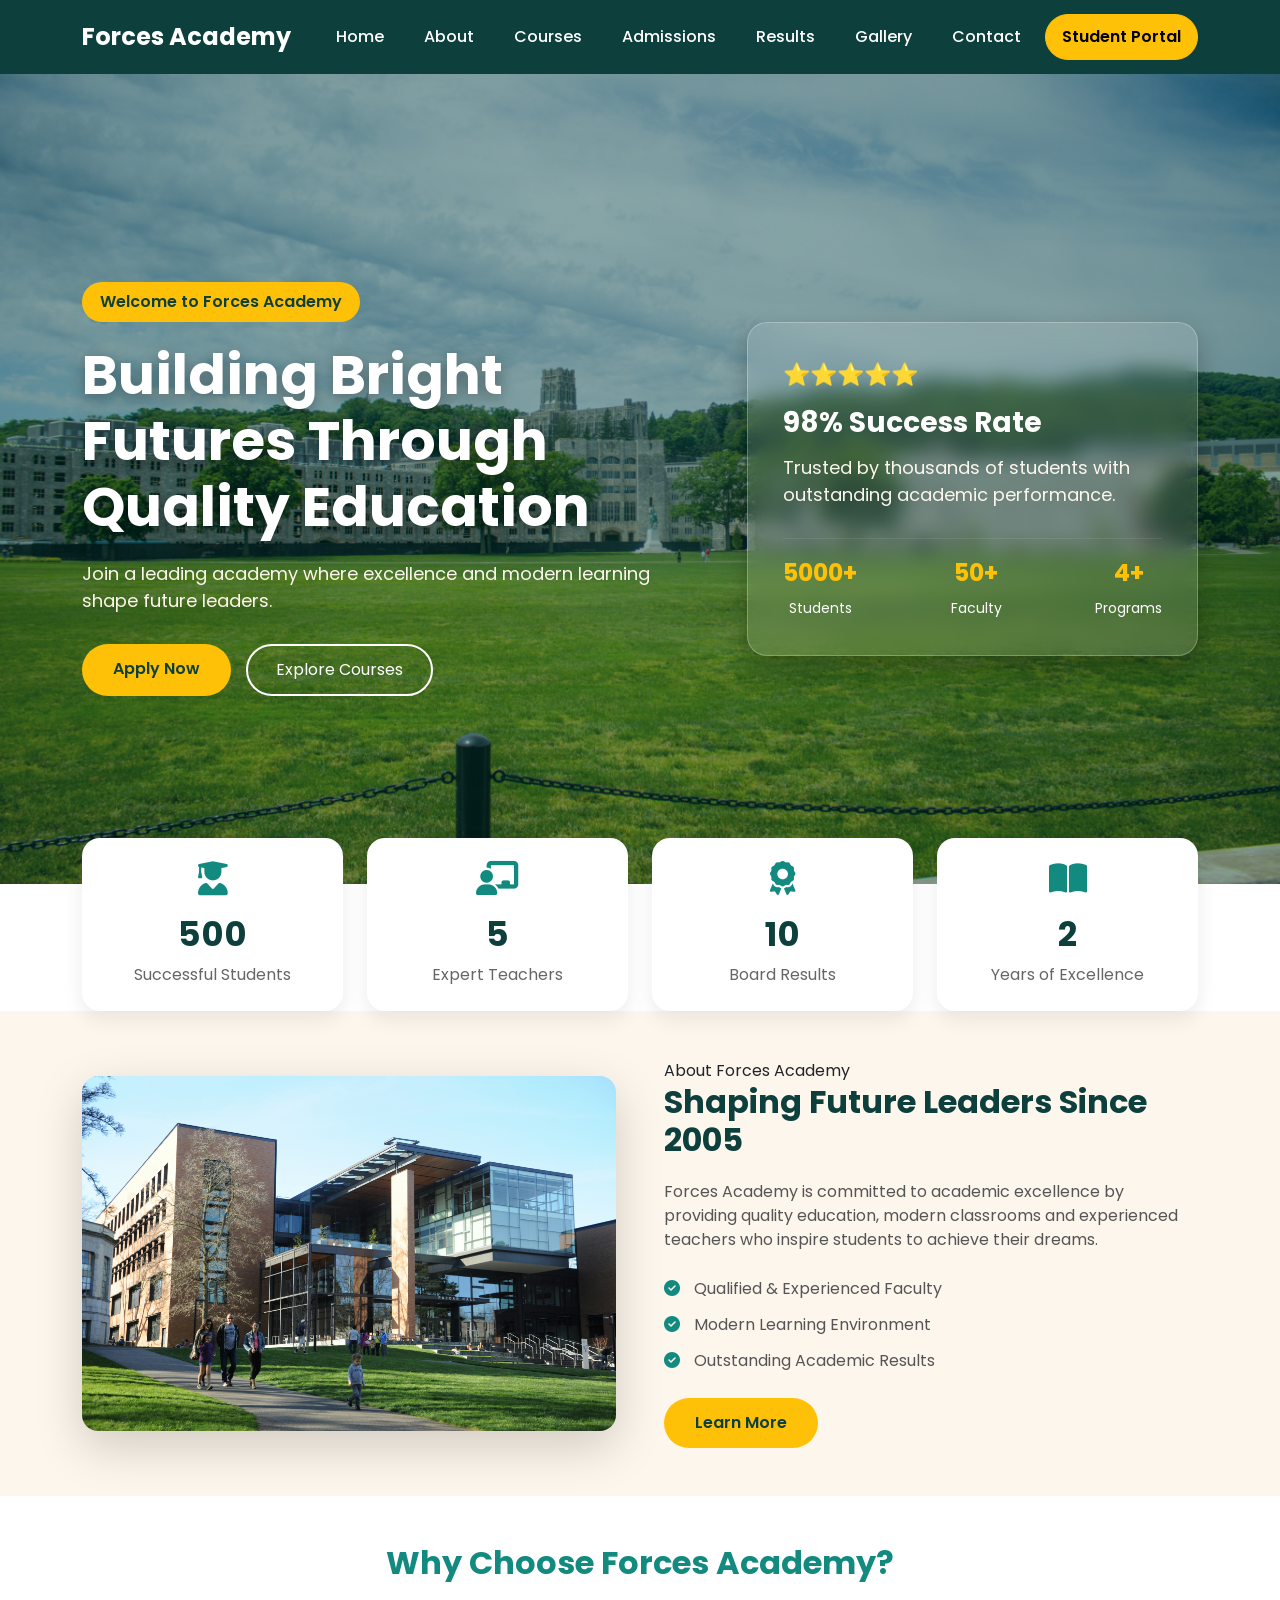
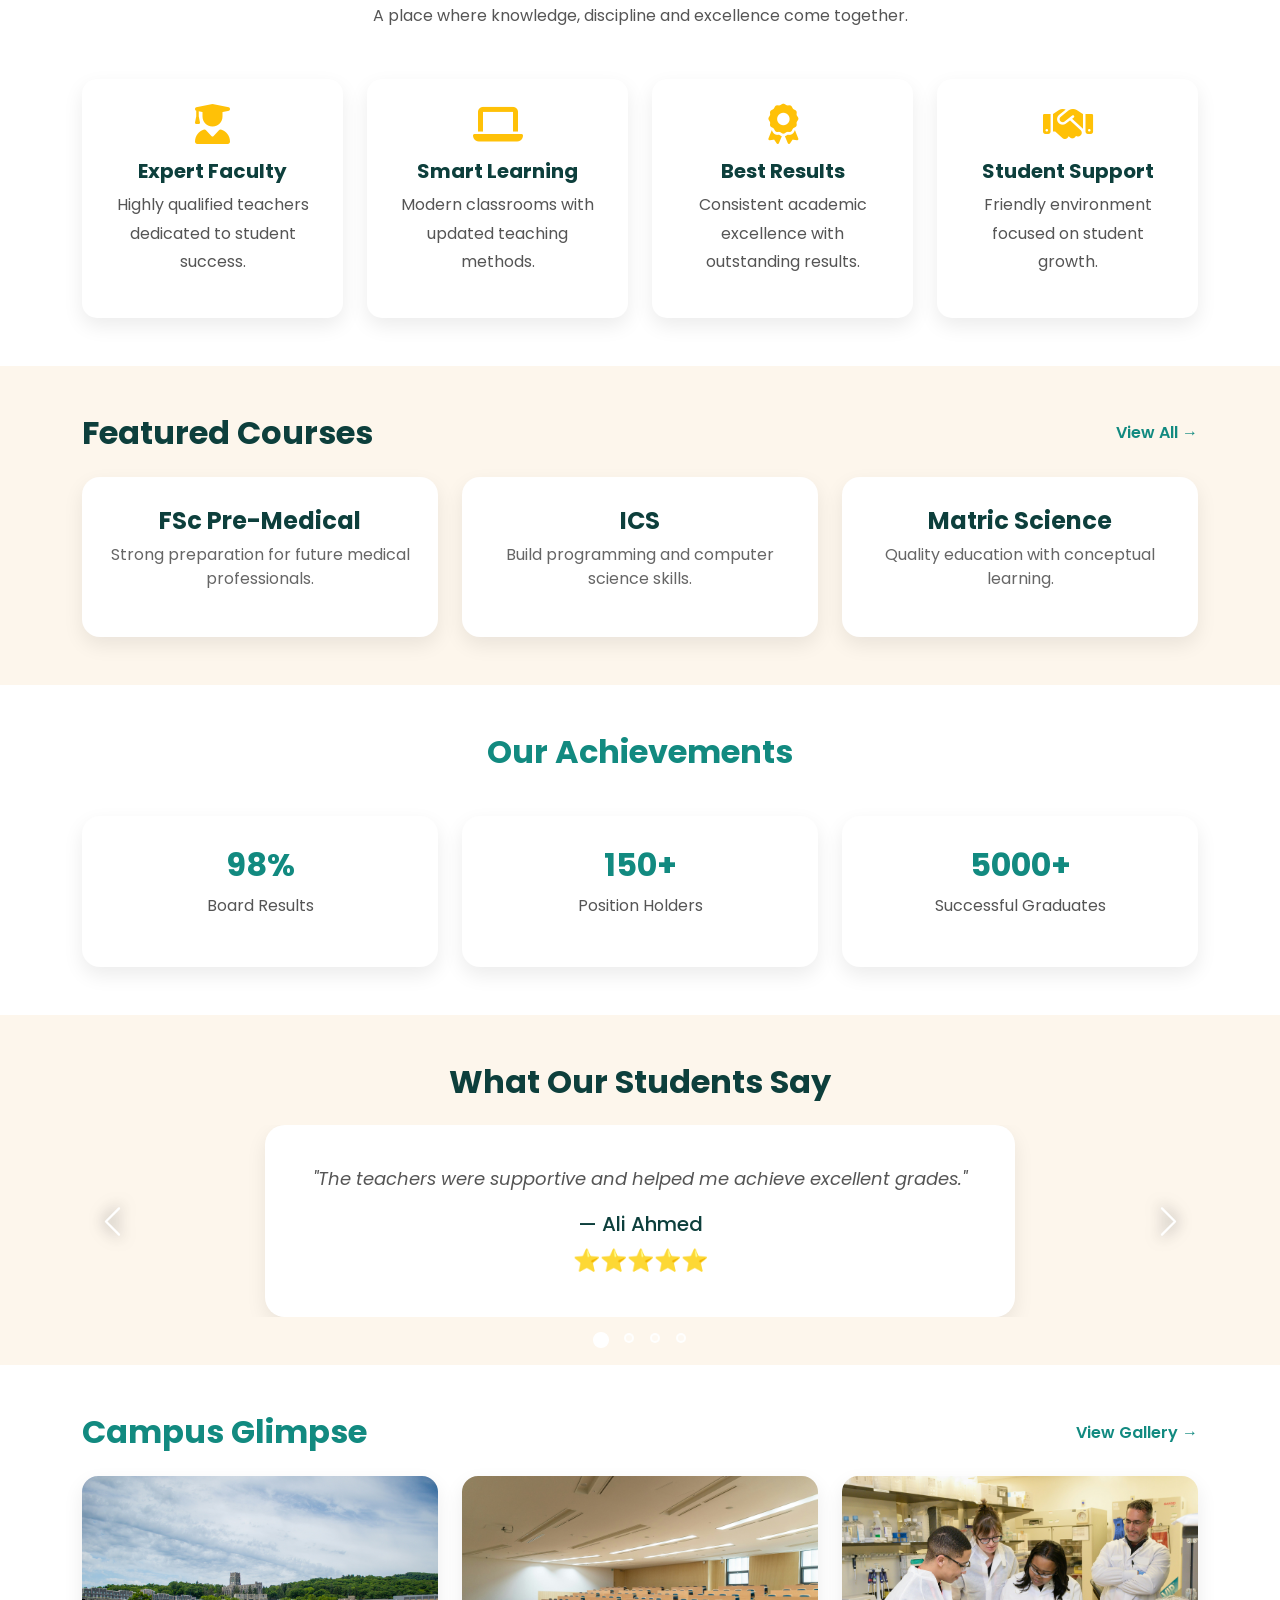
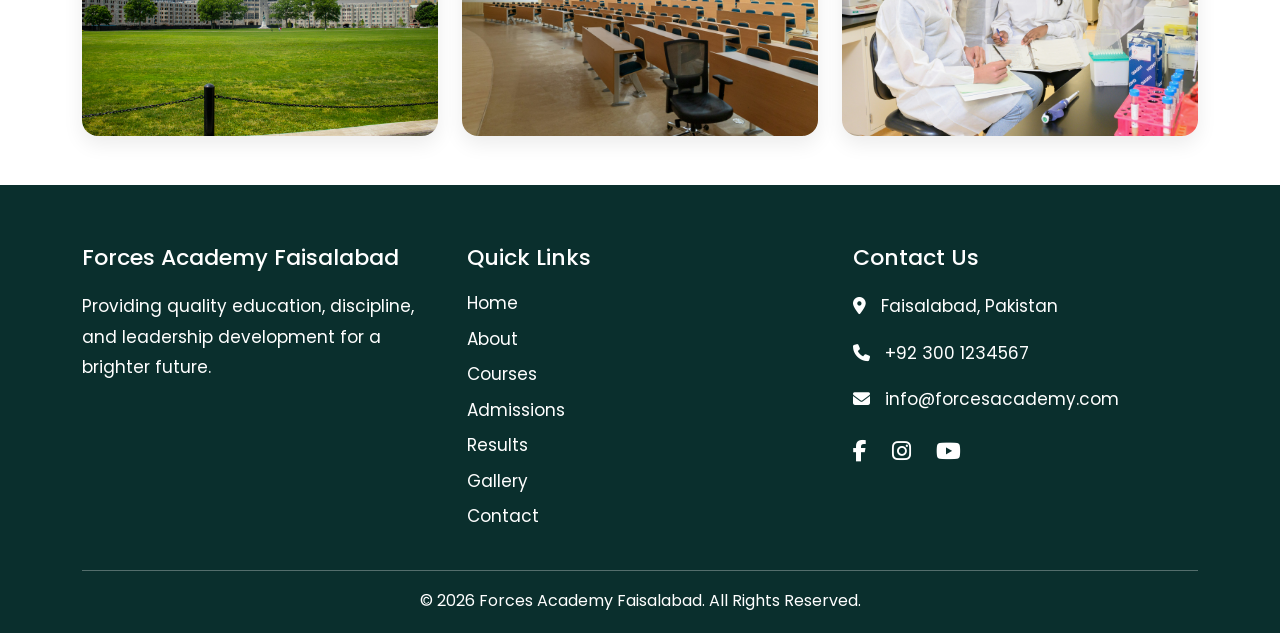
==== index.html @ fa753f09 "Added stats counter, testimonial slider and back to top button" ====
<!DOCTYPE html>
<html lang="en">

<head>

<meta charset="UTF-8">

<meta name="viewport" content="width=device-width, initial-scale=1.0">

<title>Forces Academy</title>
<link href="https://cdn.jsdelivr.net/npm/bootstrap@5.3.7/dist/css/bootstrap.min.css" rel="stylesheet">
<link rel="stylesheet" href="css/style.css">

<link rel="preconnect" href="https://fonts.googleapis.com">

<link rel="preconnect" href="https://fonts.gstatic.com" crossorigin>

<link href="https://fonts.googleapis.com/css2?family=Poppins:wght@300;400;500;600;700&display=swap" rel="stylesheet">

<link rel="stylesheet" href="https://cdnjs.cloudflare.com/ajax/libs/font-awesome/6.5.2/css/all.min.css">
</head>

<body>
     
<!-- Navbar -->
<nav class="navbar navbar-expand-lg custom-navbar">

    <div class="container">

        <!-- Logo -->
        <a class="navbar-brand fw-bold" href="index.html">
            Forces Academy
        </a>

        <!-- Mobile Hamburger Button -->
        <button class="navbar-toggler" type="button"
                data-bs-toggle="collapse"
                data-bs-target="#navMenu">

            <span class="navbar-toggler-icon"></span>

        </button>

        <!-- Navigation Links -->
        <div class="collapse navbar-collapse" id="navMenu">

            <ul class="navbar-nav ms-auto align-items-lg-center gap-lg-2">

                <li class="nav-item">
                    <a class="nav-link active" href="index.html">Home</a>
                </li>

                <li class="nav-item">
                    <a class="nav-link" href="about.html">About</a>
                </li>

                <li class="nav-item">
                    <a class="nav-link" href="courses.html">Courses</a>
                </li>

                <li class="nav-item">
                    <a class="nav-link" href="admissions.html">Admissions</a>
                </li>

                <li class="nav-item">
                    <a class="nav-link" href="results.html">Results</a>
                </li>

                <li class="nav-item">
                    <a class="nav-link" href="gallery.html">Gallery</a>
                </li>

                <li class="nav-item">
                    <a class="nav-link" href="contact.html">Contact</a>
                </li>

                <!-- Student Portal Button -->
                <li class="nav-item">
                    <a class="btn btn-warning fw-semibold px-3" href="#">
                        Student Portal
                    </a>
                </li>

            </ul>

        </div>

    </div>

</nav>
   <!--=========================================
                HERO SECTION
==========================================-->

<section class="hero-section">

    <div class="banner-overlay"></div>

    <div class="container">

        <div class="row align-items-center hero-content">

            <!-- Left Content -->

            <div class="col-lg-7">

                <span class="hero-tag">
                    Welcome to Forces Academy
                </span>

                <h1>
                    Building Bright Futures Through Quality Education
                </h1>

                <p>
                    Join a leading academy where excellence and modern learning shape future leaders.
                </p>

                <div class="hero-buttons">

                    <a href="admissions.html" class="btn banner-btn">
                        Apply Now
                    </a>

                    <a href="courses.html" class="btn hero-btn-outline">
                        Explore Courses
                    </a>

                </div>

            </div>


            <!-- Right Achievement Card -->

            <div class="col-lg-5">

                <div class="hero-card">

                    <div class="rating">

                        ⭐⭐⭐⭐⭐

                    </div>

                    <h3>98% Success Rate</h3>

                    <p>
                        Trusted by thousands of students with outstanding academic performance.
                    </p>

                    <hr>

                    <div class="hero-list">

                        <div>

                            <h4>5000+</h4>

                            <span>Students</span>

                        </div>

                        <div>

                            <h4>50+</h4>

                            <span>Faculty</span>

                        </div>

                        <div>

                            <h4>4+</h4>

                            <span>Programs</span>

                        </div>

                    </div>

                </div>

            </div>

        </div>

    </div>

</section>



<!--=========================================
            QUICK STATS
==========================================-->

<section class="quick-stats">

    <div class="container">

        <div class="row g-4">

            <div class="col-lg-3 col-md-6">

                <div class="stat-card">

                    <i class="fas fa-user-graduate"></i>

                    <h3 class="counter" data-target="5000">0</h3>
                    <p>Successful Students</p>

                </div>

            </div>


            <div class="col-lg-3 col-md-6">

                <div class="stat-card">

                    <i class="fas fa-chalkboard-teacher"></i>

                    <h3 class="counter" data-target="50">0</h3>

                    <p>Expert Teachers</p>

                </div>

            </div>


            <div class="col-lg-3 col-md-6">

                <div class="stat-card">

                    <i class="fas fa-award"></i>

                  <h3 class="counter" data-target="98">0</h3>

                    <p>Board Results</p>

                </div>

            </div>


            <div class="col-lg-3 col-md-6">

                <div class="stat-card">

                    <i class="fas fa-book-open"></i>

                   <h3 class="counter" data-target="20">0</h3>

                    <p>Years of Excellence </p>
                        

                </div>

            </div>

        </div>

    </div>

</section>
<!--=========================================
            ABOUT PREVIEW
==========================================-->

<section class="section-cream py-5">

<div class="container">

<div class="row align-items-center g-5">

<div class="col-lg-6">

<img src="images/about.jpg"
class="img-fluid rounded-4 shadow-lg"
alt="About Forces Academy">

</div>

<div class="col-lg-6">

<span class="section-tag">
About Forces Academy
</span>

<h2 class="section-heading">
Shaping Future Leaders Since 2005
</h2>

<p class="section-text">

Forces Academy is committed to academic excellence by providing quality education,
modern classrooms and experienced teachers who inspire students to achieve their dreams.

</p>

<ul class="home-list">

<li><i class="fas fa-check-circle"></i> Qualified & Experienced Faculty</li>

<li><i class="fas fa-check-circle"></i> Modern Learning Environment</li>

<li><i class="fas fa-check-circle"></i> Outstanding Academic Results</li>

</ul>

<a href="about.html" class="btn banner-btn">
Learn More
</a>

</div>

</div>

</div>

</section>


<!--=========================================
            WHY CHOOSE US
==========================================-->

<section class="section-light py-5">

<div class="container">

<div class="text-center mb-5">

<h2 class="section-heading">
Why Choose Forces Academy?
</h2>

<p class="section-text">
A place where knowledge, discipline and excellence come together.
</p>

</div>

<div class="row g-4">

<div class="col-lg-3 col-md-6">

<div class="feature-card">

<i class="fas fa-user-graduate"></i>

<h5>Expert Faculty</h5>

<p>Highly qualified teachers dedicated to student success.</p>

</div>

</div>


<div class="col-lg-3 col-md-6">

<div class="feature-card">

<i class="fas fa-laptop"></i>

<h5>Smart Learning</h5>

<p>Modern classrooms with updated teaching methods.</p>

</div>

</div>


<div class="col-lg-3 col-md-6">

<div class="feature-card">

<i class="fas fa-award"></i>

<h5>Best Results</h5>

<p>Consistent academic excellence with outstanding results.</p>

</div>

</div>


<div class="col-lg-3 col-md-6">

<div class="feature-card">

<i class="fas fa-handshake"></i>

<h5>Student Support</h5>

<p>Friendly environment focused on student growth.</p>

</div>

</div>

</div>

</div>

</section>


<!--=========================================
            FEATURED COURSES
==========================================-->

<section class="section-cream py-5">

<div class="container">

<div class="d-flex justify-content-between align-items-center mb-4">

<h2 class="section-heading mb-0">
Featured Courses
</h2>

<a href="courses.html" class="view-link">
View All →
</a>

</div>

<div class="row g-4">

<div class="col-md-4">

<div class="mini-course-card">

<h4>FSc Pre-Medical</h4>

<p>Strong preparation for future medical professionals.</p>

</div>

</div>

<div class="col-md-4">

<div class="mini-course-card">

<h4>ICS</h4>

<p>Build programming and computer science skills.</p>

</div>

</div>

<div class="col-md-4">

<div class="mini-course-card">

<h4>Matric Science</h4>

<p>Quality education with conceptual learning.</p>

</div>

</div>

</div>

</div>

</section>


<!--=========================================
            ACHIEVEMENTS
==========================================-->

<section class="section-light py-5">

<div class="container text-center">

<h2 class="section-heading">
Our Achievements
</h2>

<div class="row g-4 mt-3">

<div class="col-md-4">

<div class="achievement-card">

<h2>98%</h2>

<p>Board Results</p>

</div>

</div>

<div class="col-md-4">

<div class="achievement-card">

<h2>150+</h2>

<p>Position Holders</p>

</div>

</div>

<div class="col-md-4">

<div class="achievement-card">

<h2>5000+</h2>

<p>Successful Graduates</p>

</div>

</div>

</div>

</div>

</section>
<!--=========================================
            TESTIMONIAL
==========================================-->

<section class="section-cream py-5">

<div class="container text-center">

<h2 class="section-heading">
What Our Students Say
</h2>

<div id="testimonialSlider" class="carousel slide mt-4" data-bs-ride="carousel" data-bs-interval="3000">
<div class="carousel-indicators">

<button type="button"
data-bs-target="#testimonialSlider"
data-bs-slide-to="0"
class="active"></button>

<button type="button"
data-bs-target="#testimonialSlider"
data-bs-slide-to="1"></button>

<button type="button"
data-bs-target="#testimonialSlider"
data-bs-slide-to="2"></button>

<button type="button"
data-bs-target="#testimonialSlider"
data-bs-slide-to="3"></button>

</div>
<div class="carousel-inner">

<!-- Student 1 -->

<div class="carousel-item active">

<div class="testimonial-box">

<p>
"The teachers were supportive and helped me achieve excellent grades."
</p>

<h5>— Ali Ahmed</h5>

<div class="rating">
⭐⭐⭐⭐⭐
</div>

</div>

</div>

<!-- Student 2 -->

<div class="carousel-item">

<div class="testimonial-box">

<p>
"The learning environment is modern and motivating."

<h5>— Ayesha Khan</h5>

<div class="rating">
⭐⭐⭐⭐⭐
</div>

</div>

</div>

<!-- Student 3 -->

<div class="carousel-item">

<div class="testimonial-box">

<p>
"Forces Academy gave me confidence to achieve my goals."
<h5>— Hamza Ali</h5>

<div class="rating">
⭐⭐⭐⭐⭐
</div>

</div>

</div>

<!-- Student 4 -->

<div class="carousel-item">

<div class="testimonial-box">

<p>
"The teachers always encouraged me to work hard. I achieved excellent marks because of their guidance."
</p>

<h5>— Sara Malik</h5>

<div class="rating">
⭐⭐⭐⭐⭐
</div>

</div>

</div>

</div>

<!-- Previous Button -->

<button class="carousel-control-prev"
type="button"
data-bs-target="#testimonialSlider"
data-bs-slide="prev">

<span class="carousel-control-prev-icon"></span>

</button>

<!-- Next Button -->

<button class="carousel-control-next"
type="button"
data-bs-target="#testimonialSlider"
data-bs-slide="next">

<span class="carousel-control-next-icon"></span>

</button>

</div>

</div>

</section>
<!--=========================================
            GALLERY PREVIEW
==========================================-->

<section class="section-light py-5">

<div class="container">

<div class="d-flex justify-content-between align-items-center mb-4">

<h2 class="section-heading mb-0">
Campus Glimpse
</h2>

<a href="gallery.html" class="view-link">
View Gallery →
</a>

</div>

<div class="row g-4">

<div class="col-md-4">

<img src="images/gallery1.jpg"
class="img-fluid gallery-preview rounded-4"
alt="Gallery">

</div>

<div class="col-md-4">

<img src="images/gallery2.jpg"
class="img-fluid gallery-preview rounded-4"
alt="Gallery">

</div>

<div class="col-md-4">

<img src="images/gallery3.jpg"
class="img-fluid gallery-preview rounded-4"
alt="Gallery">

</div>

</div>

</div>

</section>
<!--=========================================
        BACK TO TOP BUTTON
==========================================-->

<button id="backToTop" title="Go to Top">

<i class="fas fa-chevron-up"></i>

</button>
<!-- Footer -->
<footer class="site-footer">
  <div class="container">

    <div class="footer-content">

      <!-- About -->
      <div class="footer-col">

        <h3>Forces Academy Faisalabad</h3>

        <p>
          Providing quality education, discipline, and leadership development
          for a brighter future.
        </p>

      </div>

      <!-- Quick Links -->
      <div class="footer-col">

        <h3>Quick Links</h3>

        <ul class="footer-links">

          <li><a href="index.html">Home</a></li>

          <li><a href="about.html">About</a></li>

          <li><a href="courses.html">Courses</a></li>

          <li><a href="admissions.html">Admissions</a></li>

          <li><a href="results.html">Results</a></li>

          <li><a href="gallery.html">Gallery</a></li>

          <li><a href="contact.html">Contact</a></li>

        </ul>

      </div>

      <!-- Contact -->
      <div class="footer-col">

        <h3>Contact Us</h3>

        <p>
          <i class="fas fa-map-marker-alt"></i>
          Faisalabad, Pakistan
        </p>

        <p>
          <i class="fas fa-phone"></i>
          +92 300 1234567
        </p>

        <p>
          <i class="fas fa-envelope"></i>
          info@forcesacademy.com
        </p>

        <div class="social-links">

          <!-- Facebook -->
          <a href="https://www.facebook.com/forcesacademyfaisalabad"
             target="_blank"
             aria-label="Facebook">

             <i class="fab fa-facebook-f"></i>

          </a>

          <!-- Instagram -->
          <a href="https://www.instagram.com/forcesacademyfaisalabad"
             target="_blank"
             aria-label="Instagram">

             <i class="fab fa-instagram"></i>

          </a>

          <!-- YouTube -->
          <a href="https://www.youtube.com/@forcesacademyfaisalabad"
             target="_blank"
             aria-label="YouTube">

             <i class="fab fa-youtube"></i>

          </a>

        </div>

      </div>

    </div>

    <div class="footer-bottom">

      <p>&copy; 2026 Forces Academy Faisalabad. All Rights Reserved.</p>

    </div>

  </div>
</footer>

<script src="https://cdn.jsdelivr.net/npm/bootstrap@5.3.7/dist/js/bootstrap.bundle.min.js"></script>
<script src="js/main.js"></script>

</body>

</html>
---- css/style.css ----
*{
    margin:0;
    padding:0;
    box-sizing:border-box;
}

body{
    font-family:'Poppins',sans-serif;
}
.btn-warning{
    border-radius:30px;
    padding:10px 25px;
}

.btn-outline-light{
    border-radius:30px;
    padding:10px 25px;
}

/* Navbar */

.custom-navbar{
    background-color: #0d3f3c;
    padding: 14px 0;
    
}

.custom-navbar .navbar-brand{
    color: #ffffff;
    font-weight: 700;
    font-size: 24px;   
}

.custom-navbar .navbar-brand:hover{
    color: #ffffff;
}

.custom-navbar .navbar-nav{
    gap: 9px;   /* links ke darmiyan controlled gap */
}

.custom-navbar .nav-link{
    color: #ffffff !important;
    font-size: 1rem;
    font-weight: 500;
    margin: 0 8px;
}
.custom-navbar .nav-link:hover{
    color: #ffc107 !important;
}

.portal-btn{
    background-color: #ffc107;
    color: #000;
    font-weight: 600;
    padding: 10px 22px;
    border-radius: 30px;
    text-decoration: none;
    margin-left: 18px;
    display: inline-block;
}

.portal-btn:hover{
    background-color: #e0a800;
    color: #000;
}
/*=========================================
            HERO SECTION
=========================================*/

.hero-section{
    position:relative;
   background: url("../images/banner.jpg") center center/cover no-repeat;
    min-height:90vh;
    display:flex;
    align-items:center;
    overflow:hidden;
    animation:heroZoom 18s ease-in-out infinite alternate;
}

.hero-content{
    position:relative;
    z-index:2;
    padding:120px 0 100px;
}

.hero-tag{
    display:inline-block;
    background:#FFC107;
    color:#0D3F3C;
    padding:8px 18px;
    border-radius:30px;
    font-weight:600;
    margin-bottom:20px;
}

.hero-section h1{
    color:#fff;
    font-size:55px;
    font-weight:700;
    line-height:1.2;
    margin-bottom:20px;
    text-shadow:0 4px 15px rgba(0,0,0,.35);
}

.hero-section p{
    color:#FDF6EC;
    font-size:18px;
    margin-bottom:30px;
    max-width:600px;
}

.hero-buttons{
    display:flex;
    gap:15px;
    flex-wrap:wrap;
}

.hero-btn-outline{
    border:2px solid #fff;
    color:#fff;
    padding:12px 28px;
    border-radius:30px;
    text-decoration:none;
    transition:.3s;
}

.hero-btn-outline:hover{
    background:#fff;
    color:#0D3F3C;
    transform:translateY(-3px);
}



/*=========================================
            HERO CARD
=========================================*/

.hero-card{
    background:rgba(255,255,255,.12);
    backdrop-filter:blur(10px);
    border:1px solid rgba(255,255,255,.25);
    border-radius:20px;
    padding:35px;
    color:#fff;
    box-shadow:0 10px 25px rgba(0,0,0,.25);
    animation:floatCard 4s ease-in-out infinite;
}

.hero-card h3{
    margin:15px 0;
    font-weight:700;
}

.hero-card hr{
    border-color:rgba(255,255,255,.3);
}

.hero-list{
    display:flex;
    justify-content:space-between;
    text-align:center;
    margin-top:20px;
}

.hero-list h4{
    color:#FFC107;
    font-weight:700;
}

.hero-list span{
    font-size:14px;
}


/*=========================================
            QUICK STATS
=========================================*/

.quick-stats{
    margin-top:-70px;
    position:relative;
    z-index:10;
}

.stat-card{
    background:#fff;
    padding:24px;
    border-radius:18px;
    text-align:center;
    box-shadow:0 8px 20px rgba(0,0,0,.08);
    transition:.3s;
    height:100%;
}

.stat-card:hover{
    background:#0D3F3C;
    transform:translateY(-10px) scale(1.03);
    box-shadow:0 18px 35px rgba(0,0,0,.18);
}

.stat-card i{
    font-size:34px;
    color:#128A80;
    margin-bottom:18px;
    transition:.4s;
}
.stat-card h3{
    color:#0D3F3C;
    font-weight:700;
}

.stat-card p{
    color:#666;
    margin:0;
}

.stat-card:hover i,
.stat-card:hover h3,
.stat-card:hover p{
    color:#fff;
}

.stat-card:hover i{
   transform:translateY(-6px);
}

.stat-card h3{
    font-size:34px;
    font-weight:700;
    transition:.3s;
}

.stat-card p{
    font-size:16px;
    margin:0;
}
/*=========================================
            HOME LIST
=========================================*/

.home-list{
    list-style:none;
    padding:0;
    margin:25px 0;
}

.home-list li{
    margin-bottom:12px;
    color:#555;
}

.home-list i{
    color:#128A80;
    margin-right:10px;
}


/*=========================================
            FEATURE CARD
=========================================*/

.feature-card,
.mini-course-card,
.achievement-card{
    background:#fff;
    padding:30px 25px;
    border-radius:18px;
    text-align:center;
    box-shadow:0 8px 20px rgba(0,0,0,.08);
    transition:.3s;
    height:100%;
}

.feature-card:hover,
.mini-course-card:hover,
.achievement-card:hover{
    background:#0D3F3C;
    transform:translateY(-8px);
}

.feature-card i{
    font-size:40px;
    color:#128A80;
    margin-bottom:15px;
}

.feature-card h5,
.mini-course-card h4,
.achievement-card h2{
    color:#0D3F3C;
    font-weight:700;
}

.feature-card p,
.mini-course-card p,
.achievement-card p{
    color:#666;
}

.feature-card:hover i,
.feature-card:hover h5,
.feature-card:hover p,
.mini-course-card:hover h4,
.mini-course-card:hover p,
.achievement-card:hover h2,
.achievement-card:hover p{
    color:#fff;
}


/*=========================================
            TESTIMONIAL
=========================================*/

.testimonial-box{
    background:#fff;
    max-width:750px;
    margin:auto;
    padding:40px;
    border-radius:20px;
    box-shadow:0 8px 20px rgba(0,0,0,.08);
}

.testimonial-box p{
    font-size:18px;
    color:#555;
    font-style:italic;
}

.testimonial-box h5{
    color:#0D3F3C;
    margin-top:20px;
}

.rating{
    color:#FFC107;
    font-size:22px;
}
.testimonial-slider{
     position:relative;
    padding-bottom:60px;
}
/* Left & Right Arrow Buttons */
.carousel-control-prev,
.carousel-control-next{
    width: 60px;
    opacity: 1;
}

/* Arrow Icons */
.carousel-control-prev-icon,
.carousel-control-next-icon{

    width: 35px;
    height: 35px;

    filter:
        brightness(0) invert(1)
        drop-shadow(0 0 8px rgba(0,0,0,.7))
        drop-shadow(0 0 15px rgba(255,255,255,.4));

    background-size: 100% 100%;
}
/*=========================================
        CUSTOM TESTIMONIAL ARROWS
=========================================*/

.custom-arrow{

    font-size:42px;
    color:#ffffff;
    font-weight:900;

    text-shadow:
        0 0 8px rgba(255,255,255,.8),
        0 0 18px rgba(255,255,255,.6),
        0 0 30px rgba(255,255,255,.3);

    transition:.3s ease;

}

.carousel-control-prev:hover .custom-arrow,
.carousel-control-next:hover .custom-arrow{

    color:#FFC107;

    text-shadow:
        0 0 10px rgba(255,193,7,.8),
        0 0 22px rgba(255,193,7,.6),
        0 0 35px rgba(255,193,7,.4);

    transform:scale(1.15);

}
/*==============================
    TESTIMONIAL INDICATORS
==============================*/

.carousel-indicators{
    position:absolute;
    bottom:-30px;
    left:50%;
    transform:translateX(-50%);
    margin:0;
}

.carousel-indicators [data-bs-target]{

 width:6px !important;
height:6px !important;
flex:0 0 6px;

    margin:0 8px !important;

    border-radius:50% !important;

    background:rgba(255,255,255,.35) !important;

    border:2px solid rgba(255,255,255,.9);

    opacity:1;

    transition:.3s ease;

}

.carousel-indicators .active{

    width:10px !important;
    height:10px !important;

    flex:0 0 10px;

    background:#ffffff !important;

    border:2px solid #ffffff;

    transform:scale(1.15);

}
/*=========================================
            GALLERY PREVIEW
=========================================*/

.gallery-preview{
    width:100%;
    height:260px;
    object-fit:cover;
    transition:.4s;
    box-shadow:0 8px 20px rgba(0,0,0,.08);
}

.gallery-preview:hover{
    transform:scale(1.05);
}


/*=========================================
            LINKS
=========================================*/

.view-link{
    color:#128A80;
    font-weight:600;
    text-decoration:none;
}

.view-link:hover{
    color:#0D3F3C;
}


/*=========================================
            RESPONSIVE
=========================================*/

@media(max-width:991px){

.hero-section{
    text-align:center;
}

.hero-section h1{
    font-size:40px;
}

.hero-card{
    margin-top:40px;
}

.quick-stats{
    margin-top:40px;
}

.hero-list{
    gap:20px;
}

}

@media(max-width:768px){

.hero-section h1{
    font-size:32px;
}

.hero-section p{
    font-size:16px;
}

.hero-buttons{
    justify-content:center;
}

.hero-list{
    flex-direction:column;
    gap:15px;
}

.testimonial-box{
    padding:25px;
}
}
@keyframes heroZoom{

0%{
    background-size:100%;
}

100%{
    background-size:110%;
}

}
@keyframes floatCard{

0%{
    transform:translateY(0);
}

50%{
    transform:translateY(-12px);
}

100%{
    transform:translateY(0);
}

}
/* =====================================================
   ABOUT PAGE CSS
===================================================== */

/* ---------- Banner ---------- */

.page-banner{
    position:relative;
    height:420px;

    background-image:
    linear-gradient(rgba(13,63,60,.65),rgba(13,63,60,.65)),
    url("../images/banner.jpg");

    background-size:cover;
    background-position:center;
    background-repeat:no-repeat;

    display:flex;
    justify-content:center;
    align-items:center;
    text-align:center;

}

.banner-overlay{
    position:absolute;
    inset:0;
    background:rgba(3,67,62,.40);
}

.banner-content{
    position:relative;
    z-index:1;
    color:#fff;
}

.banner-content h1{
    font-size:58px;
    font-weight:700;
}

.banner-content p{
    font-size:20px;
    margin:15px auto 30px;
    max-width:650px;
}

.banner-btn{
    background:#FFC107;
    color:#0D3F3C;
    font-weight:600;
    padding:12px 35px;
    border-radius:30px;
}

.banner-btn:hover{
    background:#e6ac00;
    color:#fff;
    transform:translateY(-3px);
box-shadow:0 10px 20px rgba(0,0,0,.25);
}

/* ---------- Sections ---------- */

.section-light{
    background:#fff;
    padding:80px 0;
}

.section-grey{
    background:#FDF6EC;
    padding:80px 0;
}

.section-heading{
    color:#0D3F3C;
    font-weight:700;
    margin-bottom:20px;
}

.section-light p,
.section-grey p{
    color:#555;
    line-height:1.8;
}

/* ---------- Cards ---------- */

.info-card,
.team-card,
.feature-card{

    background:#fff;

    border-radius:15px;

    padding:25px;

    box-shadow:0 8px 20px rgba(0,0,0,.08);

    text-align:center;

    transition:.3s;

    height:100%;
}

.info-card:hover,
.team-card:hover,
.feature-card:hover{

    transform:translateY(-8px);

}

/* ---------- Leadership ---------- */

/* ===== Leadership Team Images ===== */

.team-card img{
    width:230px;
    height:260px;
    object-fit:cover;
    object-position:top;
    border-radius:15px;
    border:2px solid #0b4f3e;
    margin-bottom:20px;
    transition:.3s;
}

.team-card img:hover{
    transform:scale(1.03);

}

.team-card h4{

    color:#0D3F3C;

    margin-bottom:5px;

}

.team-card span{

    color:#128A80;

    font-weight:600;

}

/* ---------- Features ---------- */

.feature-card i{

    font-size:40px;

    color:#FFC107;

    margin-bottom:15px;

}

.feature-card h5{

    color:#0D3F3C;

}

/* ---------- Statistics ---------- */

.section-light h2{

    color:#128A80;

    font-weight:700;

}

/* ---------- CTA ---------- */

.cta-section{

    background:linear-gradient(135deg,#128A80,#0D3F3C);

    color:#fff;

    text-align:center;

    padding:80px 20px;

}

.cta-section h2{

    font-size:40px;

    margin-bottom:15px;

}

.cta-section p{

    color:#eee;

    margin-bottom:25px;

}

/* ---------- Responsive ---------- */

@media(max-width:768px){

.page-banner{

height:300px;

}

.banner-content h1{

font-size:38px;

}

.banner-content p{

font-size:16px;

}

.team-card img{

width:150px;

height:150px;

}

}
/*==================================================
                COURSES PAGE CSS
==================================================*/

/* Sections */

.section-light{
    background:#fff;
    padding:80px 0;
}

.section-cream{
    background:#FDF6EC;
    padding:80px 0;
}

.section-heading{
    color:#0D3F3C;
    font-weight:700;
    margin-bottom:20px;
}

.section-text{
    max-width:700px;
    margin:auto;
    color:#555;
}

/* Banner Buttons */

.banner-buttons{
    margin-top:25px;
}

.banner-btn{
    background:#FFC107;
    color:#0D3F3C;
    border-radius:30px;
    padding:12px 30px;
    font-weight:600;
}

.banner-btn:hover{
    background:#e6ac00;
    color:#fff;
}

.banner-btn-outline{
    border:2px solid #fff;
    color:#fff;
    border-radius:30px;
    padding:12px 30px;
}

.banner-btn-outline:hover{
    background:#fff;
    color:#0D3F3C;
}

/* Search */

.search-box{
    display:flex;
    gap:10px;
    max-width:650px;
    margin:auto;
}

.search-box input{
    border-radius:30px;
    padding:12px 20px;
}

.search-btn{
    background:#0D3F3C;
    color:#fff;
    border-radius:30px;
    padding:12px 30px;
}

.search-btn:hover{
    background:#128A80;
}

/* Course Cards */

.course-card{
    background:#fff;
    border-top:5px solid #128A80;
    border-radius:15px;
    padding:20px;
    box-shadow:0 10px 25px rgba(0,0,0,.08);
    transition:.3s;
    height:100%;
}

.course-card:hover{
    transform:translateY(-8px);
    box-shadow:0 15px 35px rgba(18,138,128,.25);
}

.course-card img{
    width:100%;
    height:200px;
    object-fit:cover;
    border-radius:10px;
    margin:15px 0;
    transition:.4s;
}

.course-card:hover img{
    transform:scale(1.05);
}

.course-card h4{
    color:#0D3F3C;
    font-weight:700;
}

.course-card p{
    color:#666;
}

.course-card ul{
    padding-left:18px;
    color:#555;
}

.course-card .badge{
    font-size:13px;
    padding:8px 12px;
}

.course-btn{
    width:100%;
    margin-top:10px;
    background:#128A80;
    color:#fff;
    border-radius:30px;
    font-weight:600;
}

.course-btn:hover{
    background:#0D3F3C;
    color:#fff;
}

/* Feature Cards */

.feature-card{
    background:#fff;
    padding:25px;
    border-radius:15px;
    text-align:center;
    box-shadow:0 8px 20px rgba(0,0,0,.08);
    transition:.3s;
    height:100%;
}

.feature-card:hover{
    transform:translateY(-8px);
}

.feature-card i{
    font-size:40px;
    color:#FFC107;
    margin-bottom:15px;
}

.feature-card h5{
    color:#0D3F3C;
}

/* CTA */

.cta-section{
    background:linear-gradient(135deg,#128A80,#0D3F3C);
    color:#fff;
    text-align:center;
    padding:80px 20px;
}

.cta-section h2{
    font-weight:700;
}

.cta-section p{
    margin:20px auto;
    max-width:650px;
    color:#f5f5f5;
}

/* Responsive */

@media(max-width:768px){

.search-box{
    flex-direction:column;
}

.search-btn{
    width:100%;
}

.banner-btn,
.banner-btn-outline{
    width:100%;
    margin-top:10px;
}
.course-card img{
    height:180px;
}

}

/* =========================================
           ADMISSIONS PAGE CSS
========================================= */
/*How To Apply*/

.apply-step{

background:#fff;
padding:25px;
border-radius:20px;
text-align:center;
border-bottom:5px solid #128A80;
box-shadow:0 10px 25px rgba(0,0,0,.08);
transition:.3s;
}
.apply-step:hover{
transform:translateY(-8px);
background:#0D3F3C;
color:white;

}
.apply-step h3{
font-size:40px;
color:#FFC107;
font-weight:700;

}

.apply-step h5{
color:#0D3F3C;
font-weight:700;

}

.apply-step:hover h5{
color:#FFC107;
}
/* Admission Cards */

.admission-card{
    background:#fff;
    padding:25px;
    border-radius:15px;
    border-left:5px solid #128A80;
    box-shadow:0 8px 20px rgba(0,0,0,.08);
    height:100%;
    transition:.3s;
}

.admission-card:hover{
    transform:translateY(-7px);
    box-shadow:0 12px 25px rgba(18,138,128,.25);
}

.admission-card h4{
    color:#0D3F3C;
    font-weight:700;
}

.admission-card p{
    color:#666;
}

.admission-card span{
    display:inline-block;
    background:#FFC107;
    color:#0D3F3C;
    padding:7px 15px;
    border-radius:20px;
    font-weight:600;
    margin-top:10px;
}

/* Documents */

.documents-box{

background:#0D3F3C;

padding:35px;

border-radius:20px;

box-shadow:0 10px 25px rgba(0,0,0,.15);

max-width:650px;

margin:auto;

}

.documents-box li{

color:white;

font-size:18px;

padding:15px;

border-bottom:1px solid rgba(255,255,255,.2);

}
.documents-box li:last-child{

border:none;

}

/* Fee Table */
.table{
    background:#fff;
    border-radius:12px;
    overflow:hidden;
}

.table th{
    background:#0D3F3C;
    color:#fff;
}

.table td{
    padding:15px;
}

.table tr:hover{
    background:#FDF6EC;
}
.scholarship{
    display:block;
    width:max-content;
    margin:25px auto 0;
    background:#128A80;
    color:#fff;
    padding:10px 25px;
    border-radius:30px;
    font-weight:600;
}

/* Timeline */

.timeline-box{
    display:flex;
    justify-content:center;
    gap:25px;
    margin-top:40px;
    flex-wrap:wrap;
}
.timeline-box div{
    background:#fff;
    width:250px;
    padding:25px;
    text-align:center;
    border-radius:15px;
    border-top:5px solid #FFC107;
    box-shadow:0 8px 20px rgba(0,0,0,.08);
}

.timeline-box h5{
    color:#0D3F3C;
    font-weight:700;
}

/* FAQ */

.accordion-button{
    font-weight:600;
    color:#0D3F3C;
    background:#fff;
}

.accordion-button:not(.collapsed){
    background:#FDF6EC;
    color:#0D3F3C;
}
/* CTA */

.cta-section{
    background:linear-gradient(135deg,#128A80,#0D3F3C);
    color:white;
    padding:70px 20px;
    text-align:center;
}

.cta-section h2{
    font-weight:700;
}


/* Mobile */

@media(max-width:768px){

.timeline-box div{
    width:100%;
}

.documents-box{
    padding:20px;
}

}
/*=========================================
            RESULTS PAGE CSS
=========================================*/

/* ---------- Result Search ---------- */

.result-search-card{
    background:#fff;
    max-width:900px;
    margin:auto;
    padding:40px;
    border-radius:20px;
    box-shadow:0 10px 25px rgba(0,0,0,.08);
}

.result-search-card input,
.result-search-card select{
    height:50px;
    border-radius:10px;
}

.result-search-card button{
    min-width:220px;
}
/* ---------- Result Cards ---------- */

.result-card{
    background:#fff;
    border-top:5px solid #128A80;
    border-radius:15px;
    padding:30px;
    text-align:center;
    box-shadow:0 8px 20px rgba(0,0,0,.08);
    transition:.3s;
    height:100%;
}

.result-card:hover{
    transform:translateY(-8px);
    box-shadow:0 12px 28px rgba(18,138,128,.25);
}

.result-card h3{
    color:#128A80;
    font-size:45px;
    font-weight:700;
}

.result-card h5{
    color:#0D3F3C;
    margin:15px 0;
}

.result-card span{
    display:inline-block;
    margin-top:12px;
    background:#FFC107;
    color:#0D3F3C;
    padding:8px 18px;
    border-radius:20px;
    font-weight:600;
}


/*============== Result Table ==============*/

.result-table{
    background:#FDF6EC;
    border-radius:15px;
    overflow:hidden;
    box-shadow:0 8px 20px rgba(0,0,0,.08);
}

/* Table Header */
.result-table thead{
    background:#0D3F3C;
}

.result-table thead th{
    background:#0D3F3C;
    color:#ffffff;
    padding:15px;
    vertical-align:middle;
    border:none;
}

/* Table Body */
.result-table tbody td{
    background:#FDF6EC;
    padding:15px;
    vertical-align:middle;
}

.result-table tbody tr{
    background:#FDF6EC;
}

.result-table tbody tr:hover{
    background:#F8EEDB;
}
.status{
    padding:6px 15px;
    border-radius:20px;
    color:#fff;
    font-size:14px;
    font-weight:600;
}

.pass{
    background:#128A80;
}

/* ---------- Top Performers ---------- */

.topper-card{
    background:#fff;
    border-radius:18px;
    padding:30px;
    text-align:center;
    box-shadow:0 10px 25px rgba(0,0,0,.08);
    transition:.3s;
    height:100%;
}

.topper-card:hover{
    transform:translateY(-8px);
}

.topper-card img{
    width:170px;
    height:170px;
    object-fit:cover;
    object-position:top;
    border-radius:15px;
    border:4px solid #128A80;
    margin-bottom:20px;
}

.topper-card h4{
    color:#0D3F3C;
    font-weight:700;
}

.topper-card span{
    color:#666;
}

.topper-card h3{
    margin-top:15px;
    color:#FFC107;
    font-size:35px;
}


/* ---------- Statistics ---------- */

.stats-card{
    background:#0D3F3C;
    color:#fff;
    border-radius:15px;
    padding:30px;
    text-align:center;
    transition:.3s;
    height:100%;
}

.stats-card:hover{
    background:#128A80;
    transform:translateY(-8px);
}

.stats-card h2{
    color:#FFC107;
    font-size:42px;
    font-weight:700;
}

.stats-card p{
    margin:0;
    color:#fff;
    font-size:18px;
}

/* ---------- Testimonials ---------- */

.testimonial-card{
    background:#fff;
    padding:30px;
    border-radius:15px;
    box-shadow:0 8px 20px rgba(0,0,0,.08);
    border-left:5px solid #FFC107;
    height:100%;
    transition:.3s;
}

.testimonial-card:hover{
    transform:translateY(-8px);
}

.testimonial-card p{
    font-style:italic;
    color:#555;
}

.testimonial-card h5{
    color:#0D3F3C;
    margin-top:20px;
    margin-bottom:5px;
}

.testimonial-card span{
    color:#128A80;
}


/* ---------- Responsive ---------- */

@media(max-width:768px){

.result-search-card{
    padding:25px;
}

.result-card,
.topper-card,
.stats-card,
.testimonial-card{
    margin-bottom:20px;
}

.topper-card img{
    width:150px;
    height:150px;
}
/*=========================================
            PRINT STYLE
=========================================*/

@media print{

.no-print{
    display:none !important;
}

}
}
/*=========================================
            GALLERY MENU
=========================================*/

.gallery-menu{
    display:flex;
    justify-content:center;
    gap:15px;
    flex-wrap:wrap;
}

.gallery-menu button{
    background:#fff;
    color:#0D3F3C;
    border:2px solid #0D3F3C;
    padding:10px 22px;
    border-radius:30px;
    font-weight:600;
    transition:.3s;
}

.gallery-menu button:hover,
.gallery-menu .active{
    background:#0D3F3C;
    color:#fff;
}


/*=========================================
            GALLERY CARD
=========================================*/

.gallery-card{
    position:relative;
    overflow:hidden;
    border-radius:18px;
    box-shadow:0 10px 20px rgba(0,0,0,.12);
}

.gallery-card img{
    width:100%;
    height:260px;
    object-fit:cover;
    transition:.5s;
}

.gallery-card:hover img{
    transform:scale(1.08);
}


/*=========================================
            IMAGE OVERLAY
=========================================*/

.gallery-overlay{
    position:absolute;
    inset:0;
    background:rgba(3,67,62,.65);
    display:flex;
    align-items:center;
    justify-content:center;
    opacity:0;
    transition:.4s;
}

.gallery-card:hover .gallery-overlay{
    opacity:1;
}

.gallery-overlay h5{
    color:#fff;
    font-size:24px;
    font-weight:700;
}


/*=========================================
            STUDENT LIFE
=========================================*/

.section-light img{
    border-radius:18px;
}

.section-light .banner-btn{
    margin-top:15px;
}
/*=========================================
            CONTACT CARDS
=========================================*/

.contact-card{
    background:#fff;
    padding:30px 20px;
    border-radius:18px;
    text-align:center;
    box-shadow:0 8px 20px rgba(0,0,0,.08);
    transition:.3s;
    height:100%;
}

.contact-card:hover{
    transform:translateY(-8px);
    background:#0D3F3C;
}

.contact-card i{
    font-size:40px;
    color:#128A80;
    margin-bottom:15px;
    transition:.3s;
}

.contact-card h4{
    color:#0D3F3C;
    font-weight:700;
    margin-bottom:10px;
}

.contact-card p{
    color:#666;
    margin:0;
}

.contact-card:hover i,
.contact-card:hover h4,
.contact-card:hover p{
    color:#fff;
}


/*=========================================
            CONTACT FORM
=========================================*/

#contact-form input,
#contact-form textarea{
    border:1px solid #ddd;
    border-radius:12px;
    padding:12px 15px;
    box-shadow:none;
}

#contact-form input:focus,
#contact-form textarea:focus{
    border-color:#128A80;
    box-shadow:0 0 8px rgba(18,138,128,.25);
}
.error{
    color:#dc3545;
    font-size:14px;
    display:block;
    margin-bottom:12px;
}

#successMessage{
    color:green;
    font-weight:600;
    margin-bottom:15px;
}

/*=========================================
            OFFICE HOURS
=========================================*/

.hours-card{
    background:#0D3F3C;
    color:#fff;
    padding:30px;
    border-radius:18px;
    text-align:center;
    transition:.3s;
    height:100%;
}

.hours-card:hover{
    background:#128A80;
    transform:translateY(-8px);
}

.hours-card h4{
    color:#FFC107;
    margin-bottom:10px;
}


/*=========================================
            WHY CONTACT US
=========================================*/

.why-card{
    background:#fff;
    padding:30px 20px;
    border-radius:18px;
    text-align:center;
    box-shadow:0 8px 20px rgba(0,0,0,.08);
    transition:.3s;
    height:100%;
}

.why-card:hover{
    transform:translateY(-8px);
    background:#0D3F3C;
}

.why-card i{
    font-size:38px;
    color:#128A80;
    margin-bottom:15px;
    transition:.3s;
}

.why-card h5{
    color:#0D3F3C;
    font-weight:700;
}

.why-card p{
    color:#666;
    margin:0;
}

.why-card:hover i,
.why-card:hover h5,
.why-card:hover p{
    color:#fff;
}


/*=========================================
                FAQ
=========================================*/

.faq-item{
    border:none;
    margin-bottom:15px;
    border-radius:12px;
    overflow:hidden;
    box-shadow:0 5px 15px rgba(0,0,0,.08);
}

.accordion-button{
    background:#fff;
    color:#0D3F3C;
    font-weight:600;
}

.accordion-button:not(.collapsed){
    background:#128A80;
    color:#fff;
}

.accordion-button:focus{
    box-shadow:none;
}

.accordion-body{
    background:#FDF6EC;
}


/*=========================================
            FOLLOW US
=========================================*/

.social-card{
    background:#fff;
    padding:30px 20px;
    border-radius:18px;
    text-align:center;
    box-shadow:0 8px 20px rgba(0,0,0,.08);
    transition:.3s;
    height:100%;
    
}

.social-card:hover{
    background:#0D3F3C;
    transform:translateY(-8px);
}

.social-card i{
    font-size:40px;
    color:#128A80;
    margin-bottom:15px;
    transition:.3s;
}

.social-card h5{
    color:#0D3F3C;
    font-weight:700;
}

.social-card p{
    color:#666;
    margin:0;
}

.social-card:hover i,
.social-card:hover h5,
.social-card:hover p{
    color:#fff;
}


/*=========================================
                CTA
=========================================*/

.cta-section{
    background:#0D3F3C;
    color:#fff;
    padding:70px 20px;
    text-align:center;
}

.cta-section h2{
    font-weight:700;
    margin-bottom:20px;
}

.cta-section p{
    max-width:700px;
    margin:0 auto 25px;
    color:#FDF6EC;
}


/*=========================================
            RESPONSIVE
=========================================*/

@media(max-width:768px){

.contact-card,
.hours-card,
.why-card,
.social-card{
    margin-bottom:20px;
}

#contact-form iframe{
    height:300px;
}

}
/*=========================================
        BACK TO TOP BUTTON
=========================================*/

#backToTop{

    position:fixed;

    right:25px;

    bottom:25px;

    width:52px;

    height:52px;

    border:none;

    border-radius:50%;

    background:#0D3F3C;

    color:#fff;

    font-size:22px;

    cursor:pointer;

    display:none;

    z-index:999;

    box-shadow:0 10px 25px rgba(0,0,0,.25);

    transition:.3s;

}

#backToTop:hover{

    background:#FFC107;

    color:#0D3F3C;

    transform:translateY(-5px);

    box-shadow:0 15px 30px rgba(0,0,0,.35);

}
/*=========================================
              FOOTER
=========================================*/

.site-footer{
    background:#0A2F2D;
    color:#fff;
    padding:60px 0 20px;
    border-top:1px solid #fff;
}

.site-footer .container{
    width:90%;
    margin:auto;
}

.footer-content{
    display:flex;
    justify-content:space-between;
    gap:40px;
    flex-wrap:wrap;
}

.footer-col{
    flex:1;
    min-width:250px;
}

.footer-col h3{
    font-size:22px;
    margin-bottom:20px;
    color:#fff;
}

.footer-col p{
    font-size:17px;
    line-height:1.8;
    color:#fff;
}

/*=========================
      QUICK LINKS
=========================*/

.footer-links{
    list-style:none;
    padding:0;
    margin:0;
}

.footer-links li{
    margin-bottom:10px;
}

.footer-links a{
    color:#fff;
    text-decoration:none;
    font-size:17px;
    transition:.3s ease;
}

.footer-links a:hover{
    color:#FFC107;
    padding-left:8px;
}

/*=========================
      CONTACT
=========================*/

.footer-col i{
    margin-right:10px;
    color:#fff;
}

/*=========================
      SOCIAL ICONS
=========================*/

.social-links{
    display:flex;
    gap:15px;
    margin-top:20px;
}

.social-links a{
    color:#128A80;
    background:transparent;
    border:none;
    font-size:22px;
    transition:.3s;
}

.social-links a:hover{
    color:#FFC107;
    transform:translateY(-5px);
}

/*=========================
      FOOTER BOTTOM
=========================*/

.footer-bottom{
    text-align:center;
    border-top:1px solid rgba(255,255,255,.3);
    margin-top:30px;
    padding-top:18px;
}

.footer-bottom p{
    margin:0;
    color:#fff;
}

/*=========================
      RESPONSIVE
=========================*/

@media(max-width:768px){

    .footer-content{
        flex-direction:column;
        gap:30px;
    }

    .footer-col{
        text-align:center;
    }

    .social-links{
        justify-content:center;
    }

}
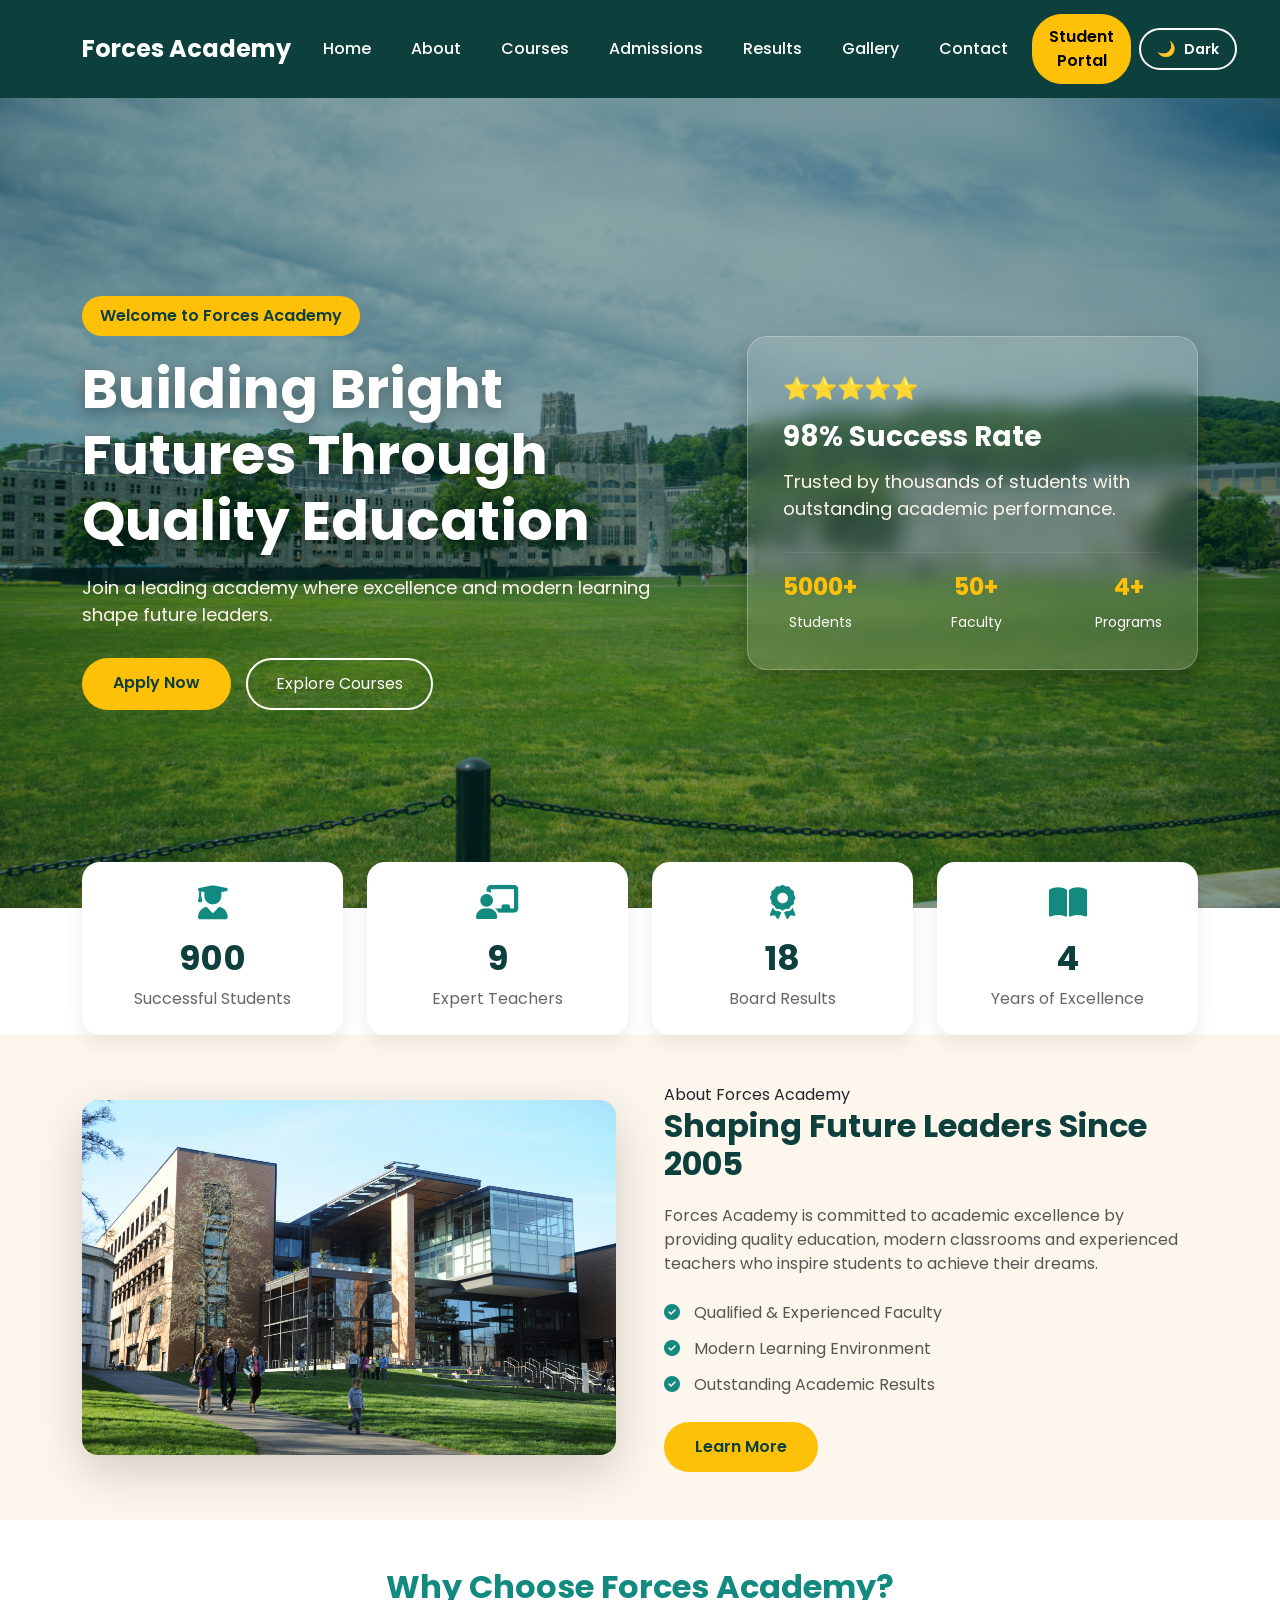
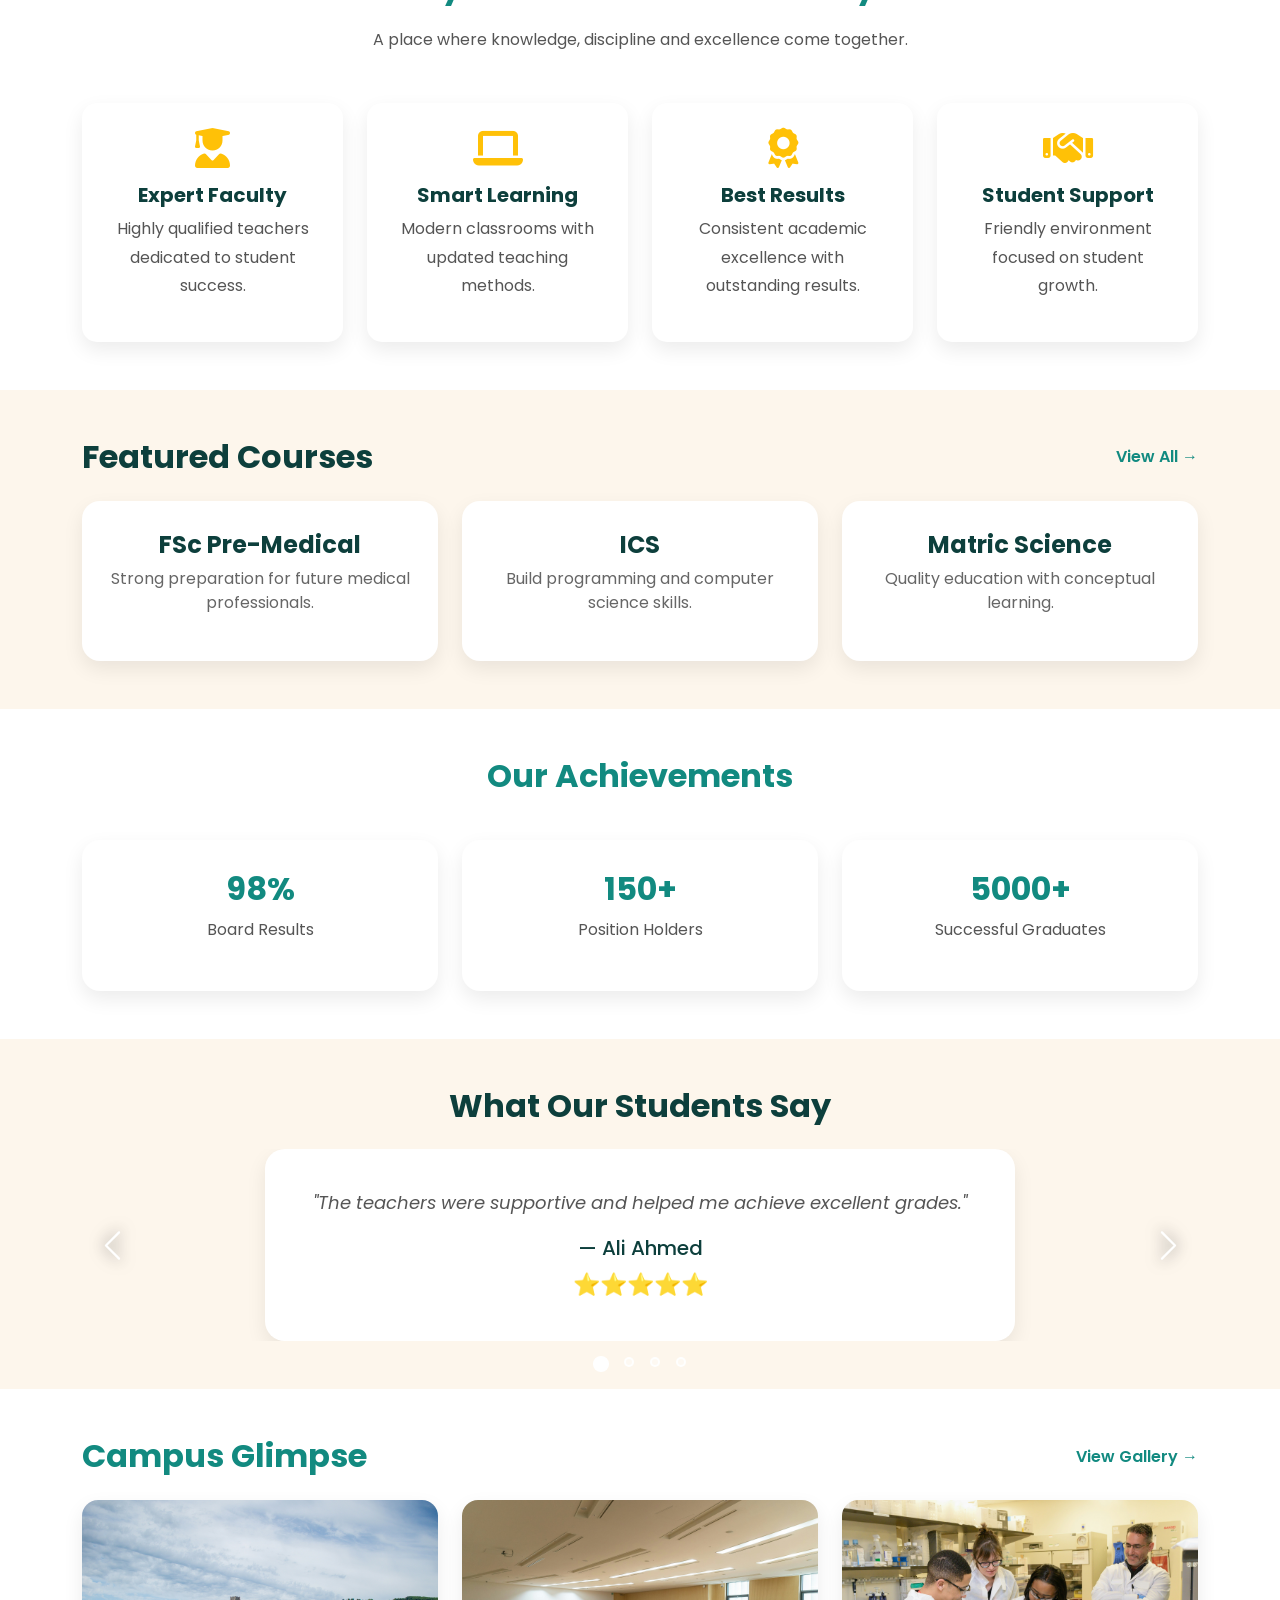
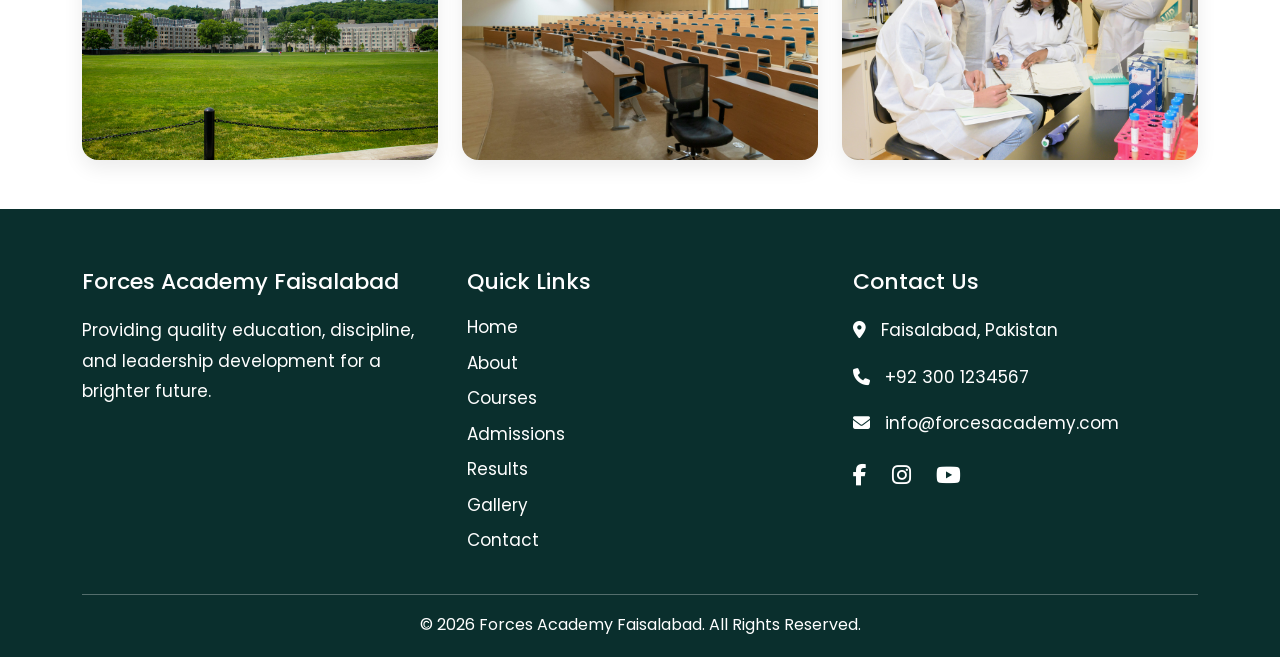
==== commit e110ab01: "creating dark mode button" ====
--- a/index.html
+++ b/index.html
@@ -33,13 +33,17 @@
         </a>
 
         <!-- Mobile Hamburger Button -->
-        <button class="navbar-toggler" type="button"
-                data-bs-toggle="collapse"
-                data-bs-target="#navMenu">
-
-            <span class="navbar-toggler-icon"></span>
-
-        </button>
+        <button class="navbar-toggler border-0 shadow-none"
+        type="button"
+        data-bs-toggle="collapse"
+        data-bs-target="#navMenu"
+        aria-controls="navMenu"
+        aria-expanded="false"
+        aria-label="Toggle navigation">
+
+    <i class="fas fa-bars text-white fs-3"></i>
+
+</button>
 
         <!-- Navigation Links -->
         <div class="collapse navbar-collapse" id="navMenu">
@@ -74,12 +78,20 @@
                     <a class="nav-link" href="contact.html">Contact</a>
                 </li>
 
-                <!-- Student Portal Button -->
-                <li class="nav-item">
-                    <a class="btn btn-warning fw-semibold px-3" href="#">
-                        Student Portal
-                    </a>
-                </li>
+               <li class="nav-item d-flex align-items-center">
+
+    <!-- Student Portal -->
+    <a class="btn btn-warning fw-semibold px-3 me-2" href="#">
+        Student Portal
+    </a>
+
+    <!-- Theme Toggle -->
+    <button id="themeToggle" class="theme-btn" title="Toggle Theme">
+        🌙
+        <span class="theme-text">Dark</span>
+    </button>
+
+</li>
 
             </ul>
 
@@ -87,7 +99,8 @@
 
     </div>
 
-</nav>
+</nav> 
+
    <!--=========================================
                 HERO SECTION
 ==========================================-->
--- a/css/style.css
+++ b/css/style.css
@@ -64,24 +64,135 @@
     background-color: #e0a800;
     color: #000;
 }
-/*=========================================
-            HERO SECTION
-=========================================*/
-
-.hero-section{
-    position:relative;
-   background: url("../images/banner.jpg") center center/cover no-repeat;
-    min-height:90vh;
+/*=========================
+      MOBILE NAVBAR
+==========================*/
+
+.navbar-toggler{
+    outline:none;
+    box-shadow:none !important;
+}
+
+.navbar-toggler:focus{
+    box-shadow:none !important;
+}
+
+@media (max-width:991px){
+
+    .custom-navbar .navbar-collapse{
+
+        background:#0D3F3C;
+
+        margin-top:15px;
+
+        border-radius:15px;
+
+        padding:20px;
+
+        text-align:center;
+
+    }
+
+    .custom-navbar .navbar-nav{
+
+        gap:0;
+
+    }
+
+    .custom-navbar .nav-item{
+
+        margin:8px 0;
+
+    }
+
+    .portal-btn,
+    .btn-warning{
+
+        width:100%;
+
+        margin-top:10px;
+
+    }
+
+} 
+/*=========================================
+           DARKMODE THEME BUTTON
+=========================================*/
+
+.theme-btn{
+
     display:flex;
     align-items:center;
-    overflow:hidden;
-    animation:heroZoom 18s ease-in-out infinite alternate;
+    gap:8px;
+
+    background:transparent;
+
+    color:#fff;
+
+    border:2px solid #fff;
+
+    border-radius:30px;
+
+    padding:8px 16px;
+
+    font-size:15px;
+
+    font-weight:600;
+
+    cursor:pointer;
+
+    transition:.3s;
+
+}
+
+.theme-btn:hover{
+
+    background:#fff;
+
+    color:#0D3F3C;
+
+}
+
+.theme-btn .theme-text{
+
+    font-size:14px;
+
+}
+
+/* Mobile */
+
+@media(max-width:991px){
+
+.theme-btn{
+
+    margin-top:10px;
+
+    width:fit-content;
+
+}
+
+}
+
+
+
+/*=========================================
+            HERO SECTION
+=========================================*/
+
+.hero-section{
+    position: relative;
+    background: url("../images/banner.jpg") center center/cover no-repeat;
+    min-height: 90vh;
+    display: flex;
+    align-items: center;
+    overflow: hidden;
+    padding: 80px 0;
 }
 
 .hero-content{
-    position:relative;
-    z-index:2;
-    padding:120px 0 100px;
+    position: relative;
+    z-index: 2;
+    padding: 40px 0;
 }
 
 .hero-tag{
@@ -665,8 +776,6 @@
     transform:translateY(-8px);
 
 }
-
-/* ---------- Leadership ---------- */
 
 /* ===== Leadership Team Images ===== */
 
@@ -1490,6 +1599,7 @@
     overflow:hidden;
     border-radius:18px;
     box-shadow:0 10px 20px rgba(0,0,0,.12);
+      cursor:pointer;
 }
 
 .gallery-card img{
@@ -1517,6 +1627,7 @@
     justify-content:center;
     opacity:0;
     transition:.4s;
+      pointer-events:none;
 }
 
 .gallery-card:hover .gallery-overlay{
@@ -1540,6 +1651,60 @@
 
 .section-light .banner-btn{
     margin-top:15px;
+}
+/*=========================================
+            IMAGE POPUP
+=========================================*/
+
+.image-popup{
+    display:none;
+    position:fixed;
+    top:0;
+    left:0;
+    width:100%;
+    height:100%;
+    background:rgba(0,0,0,.92);
+    justify-content:center;
+    align-items:center;
+    z-index:9999;
+}
+
+.image-popup img{
+    max-width:90%;
+    max-height:90%;
+    border-radius:15px;
+    box-shadow:0 15px 40px rgba(0,0,0,.5);
+    animation:zoomIn .3s ease;
+}
+
+.close-popup{
+    position:absolute;
+    top:20px;
+    right:35px;
+    color:#fff;
+    font-size:45px;
+    font-weight:bold;
+    cursor:pointer;
+    transition:.3s;
+}
+
+.close-popup:hover{
+    color:#ffd54f;
+    transform:scale(1.1);
+}
+
+@keyframes zoomIn{
+
+from{
+    transform:scale(.8);
+    opacity:0;
+}
+
+to{
+    transform:scale(1);
+    opacity:1;
+}
+
 }
 /*=========================================
             CONTACT CARDS
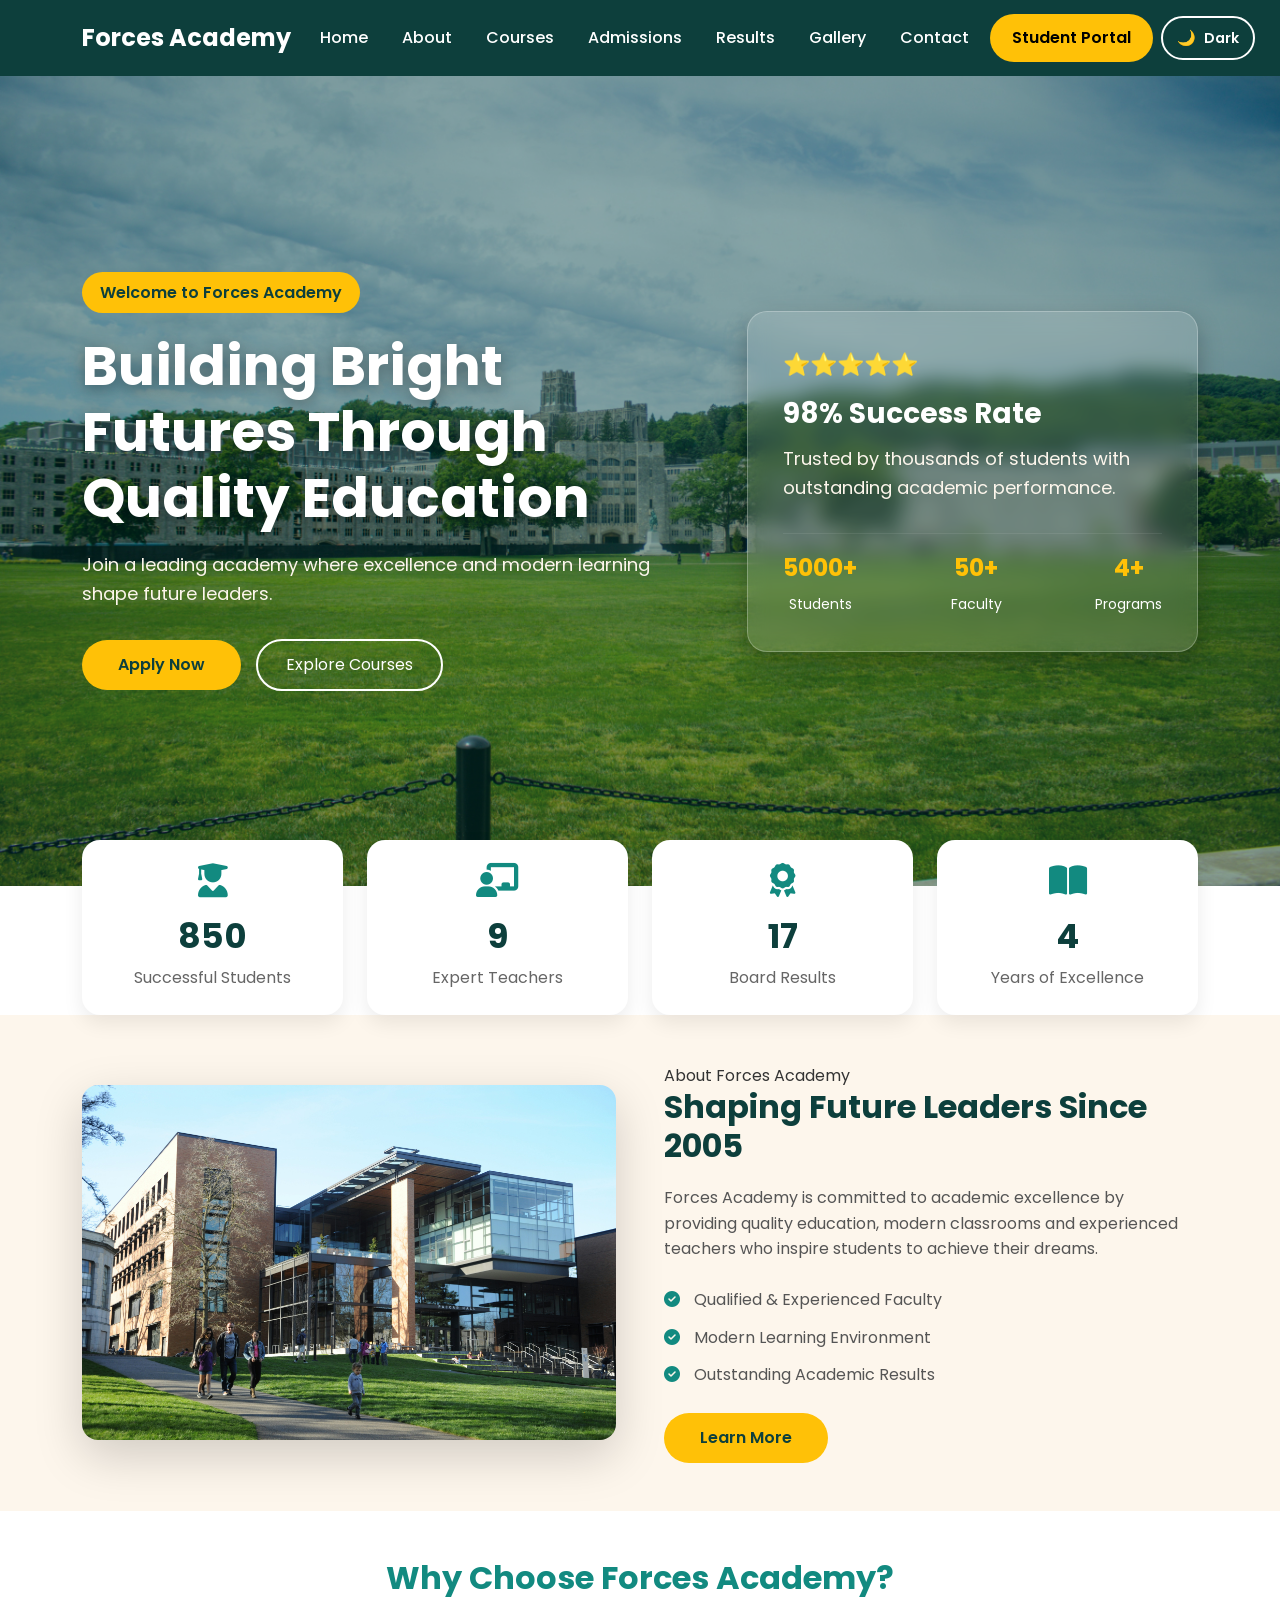
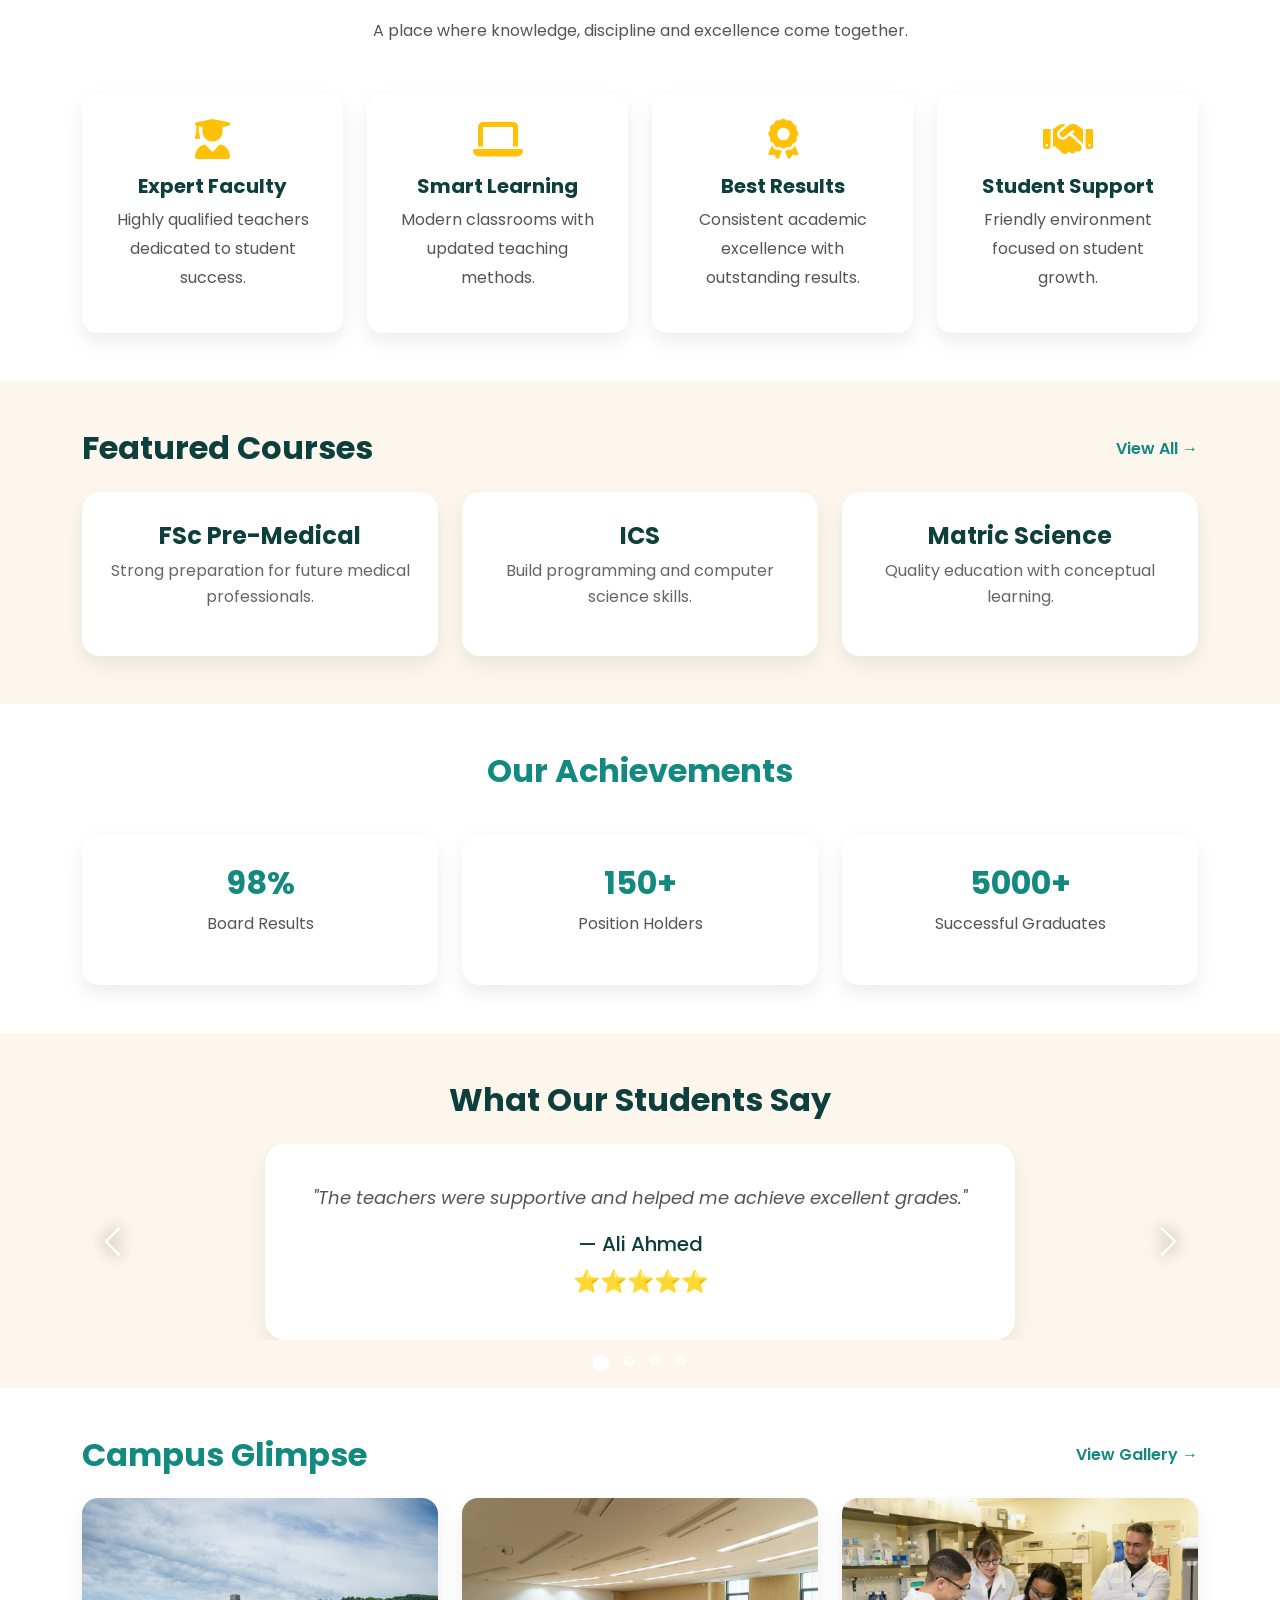
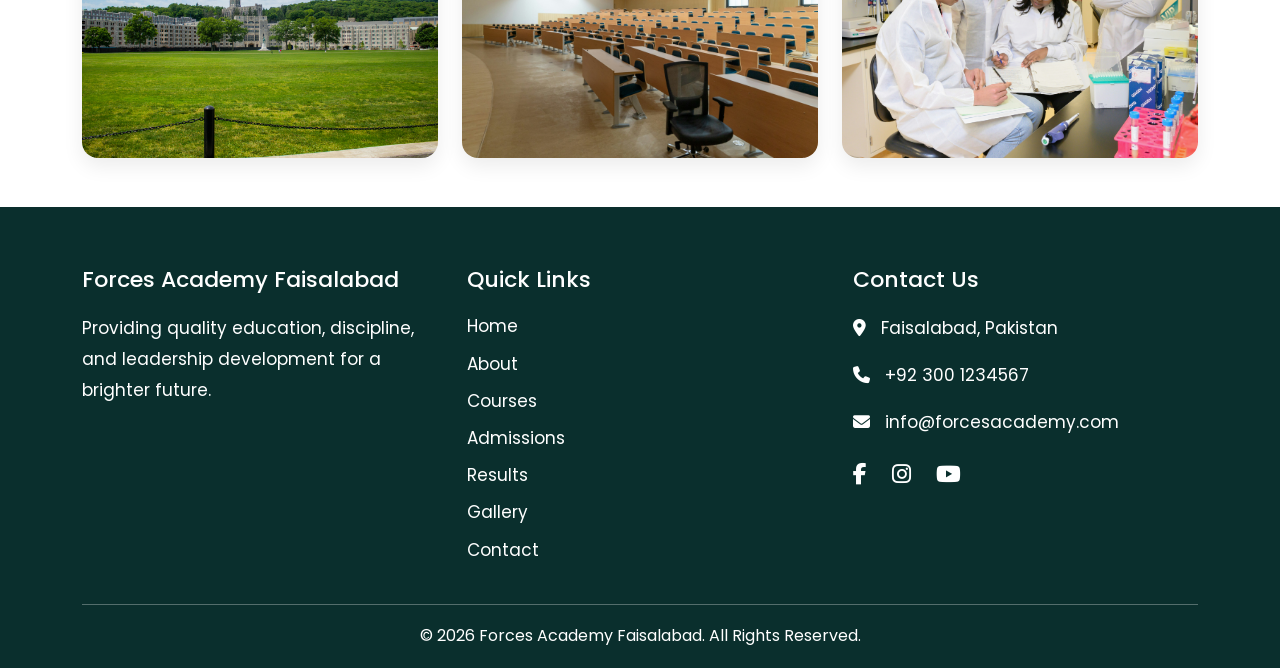
==== commit 033bd2c5: "Improve dark mode styling and fix UI consistency" ====
--- a/index.html
+++ b/index.html
@@ -81,7 +81,7 @@
                <li class="nav-item d-flex align-items-center">
 
     <!-- Student Portal -->
-    <a class="btn btn-warning fw-semibold px-3 me-2" href="#">
+    <a class="portal-btn me-2" href="#">
         Student Portal
     </a>
 
--- a/css/style.css
+++ b/css/style.css
@@ -4,19 +4,19 @@
     box-sizing:border-box;
 }
 
-body{
+
+    body{
     font-family:'Poppins',sans-serif;
-}
-.btn-warning{
-    border-radius:30px;
-    padding:10px 25px;
-}
-
+    background:#fff;
+    color:#333;
+    line-height:1.6;
+}
+
+.btn-warning,
 .btn-outline-light{
     border-radius:30px;
     padding:10px 25px;
 }
-
 /* Navbar */
 
 .custom-navbar{
@@ -36,33 +36,43 @@
 }
 
 .custom-navbar .navbar-nav{
-    gap: 9px;   /* links ke darmiyan controlled gap */
+    gap: 6px;   /* links ke darmiyan controlled gap */
 }
 
 .custom-navbar .nav-link{
     color: #ffffff !important;
     font-size: 1rem;
     font-weight: 500;
-    margin: 0 8px;
+    margin: 0 5px;
 }
 .custom-navbar .nav-link:hover{
     color: #ffc107 !important;
 }
 
 .portal-btn{
-    background-color: #ffc107;
-    color: #000;
-    font-weight: 600;
-    padding: 10px 22px;
-    border-radius: 30px;
-    text-decoration: none;
-    margin-left: 18px;
-    display: inline-block;
+    background:#FFC107;
+    color:#000;
+    text-decoration:none;
+    font-weight:600;
+
+    display:inline-flex;
+    align-items:center;
+    justify-content:center;
+
+    padding:10px 22px;
+    min-width:140px;
+    height:48px;
+
+    border-radius:30px;
+
+    white-space:nowrap;
+
+    transition:.3s;
 }
 
 .portal-btn:hover{
-    background-color: #e0a800;
-    color: #000;
+    background:#e0a800;
+    color:#000;
 }
 /*=========================
       MOBILE NAVBAR
@@ -104,7 +114,6 @@
         margin:8px 0;
 
     }
-
     .portal-btn,
     .btn-warning{
 
@@ -113,67 +122,35 @@
         margin-top:10px;
 
     }
-
+ /* theme*/
+.theme-btn{
+
+    margin-top:10px;
+
+    width:fit-content;
+
+}
+ /* hero*/
+.hero-section{
+    text-align:center;
+}
+
+.hero-section h1{
+    font-size:40px;
+}
+
+.hero-card{
+    margin-top:40px;
+}
+
+.quick-stats{
+    margin-top:40px;
+}
+
+.hero-list{
+    gap:20px;
+}
 } 
-/*=========================================
-           DARKMODE THEME BUTTON
-=========================================*/
-
-.theme-btn{
-
-    display:flex;
-    align-items:center;
-    gap:8px;
-
-    background:transparent;
-
-    color:#fff;
-
-    border:2px solid #fff;
-
-    border-radius:30px;
-
-    padding:8px 16px;
-
-    font-size:15px;
-
-    font-weight:600;
-
-    cursor:pointer;
-
-    transition:.3s;
-
-}
-
-.theme-btn:hover{
-
-    background:#fff;
-
-    color:#0D3F3C;
-
-}
-
-.theme-btn .theme-text{
-
-    font-size:14px;
-
-}
-
-/* Mobile */
-
-@media(max-width:991px){
-
-.theme-btn{
-
-    margin-top:10px;
-
-    width:fit-content;
-
-}
-
-}
-
-
 
 /*=========================================
             HERO SECTION
@@ -225,6 +202,7 @@
     display:flex;
     gap:15px;
     flex-wrap:wrap;
+    align-items:center;
 }
 
 .hero-btn-outline{
@@ -319,14 +297,16 @@
 }
 .stat-card h3{
     color:#0D3F3C;
+    font-size:34px;
     font-weight:700;
+     transition:.3s;
 }
 
 .stat-card p{
     color:#666;
+    font-size:16px;
     margin:0;
 }
-
 .stat-card:hover i,
 .stat-card:hover h3,
 .stat-card:hover p{
@@ -337,16 +317,7 @@
    transform:translateY(-6px);
 }
 
-.stat-card h3{
-    font-size:34px;
-    font-weight:700;
-    transition:.3s;
-}
-
-.stat-card p{
-    font-size:16px;
-    margin:0;
-}
+
 /*=========================================
             HOME LIST
 =========================================*/
@@ -587,30 +558,6 @@
 /*=========================================
             RESPONSIVE
 =========================================*/
-
-@media(max-width:991px){
-
-.hero-section{
-    text-align:center;
-}
-
-.hero-section h1{
-    font-size:40px;
-}
-
-.hero-card{
-    margin-top:40px;
-}
-
-.quick-stats{
-    margin-top:40px;
-}
-
-.hero-list{
-    gap:20px;
-}
-
-}
 
 @media(max-width:768px){
 
@@ -811,24 +758,6 @@
 
 }
 
-/* ---------- Features ---------- */
-
-.feature-card i{
-
-    font-size:40px;
-
-    color:#FFC107;
-
-    margin-bottom:15px;
-
-}
-
-.feature-card h5{
-
-    color:#0D3F3C;
-
-}
-
 /* ---------- Statistics ---------- */
 
 .section-light h2{
@@ -916,11 +845,6 @@
     padding:80px 0;
 }
 
-.section-heading{
-    color:#0D3F3C;
-    font-weight:700;
-    margin-bottom:20px;
-}
 
 .section-text{
     max-width:700px;
@@ -932,19 +856,6 @@
 
 .banner-buttons{
     margin-top:25px;
-}
-
-.banner-btn{
-    background:#FFC107;
-    color:#0D3F3C;
-    border-radius:30px;
-    padding:12px 30px;
-    font-weight:600;
-}
-
-.banner-btn:hover{
-    background:#e6ac00;
-    color:#fff;
 }
 
 .banner-btn-outline{
@@ -1073,24 +984,6 @@
     color:#0D3F3C;
 }
 
-/* CTA */
-
-.cta-section{
-    background:linear-gradient(135deg,#128A80,#0D3F3C);
-    color:#fff;
-    text-align:center;
-    padding:80px 20px;
-}
-
-.cta-section h2{
-    font-weight:700;
-}
-
-.cta-section p{
-    margin:20px auto;
-    max-width:650px;
-    color:#f5f5f5;
-}
 
 /* Responsive */
 
@@ -1289,19 +1182,6 @@
     background:#FDF6EC;
     color:#0D3F3C;
 }
-/* CTA */
-
-.cta-section{
-    background:linear-gradient(135deg,#128A80,#0D3F3C);
-    color:white;
-    padding:70px 20px;
-    text-align:center;
-}
-
-.cta-section h2{
-    font-weight:700;
-}
-
 
 /* Mobile */
 
@@ -1529,9 +1409,9 @@
 .testimonial-card span{
     color:#128A80;
 }
-
-
-/* ---------- Responsive ---------- */
+/*=========================================
+            RESPONSIVE
+=========================================*/
 
 @media(max-width:768px){
 
@@ -1550,6 +1430,9 @@
     width:150px;
     height:150px;
 }
+
+}
+
 /*=========================================
             PRINT STYLE
 =========================================*/
@@ -1560,7 +1443,6 @@
     display:none !important;
 }
 
-}
 }
 /*=========================================
             GALLERY MENU
@@ -1645,11 +1527,11 @@
             STUDENT LIFE
 =========================================*/
 
-.section-light img{
+.student-life img{
     border-radius:18px;
 }
 
-.section-light .banner-btn{
+.student-life .banner-btn{
     margin-top:15px;
 }
 /*=========================================
@@ -1859,22 +1741,6 @@
     overflow:hidden;
     box-shadow:0 5px 15px rgba(0,0,0,.08);
 }
-
-.accordion-button{
-    background:#fff;
-    color:#0D3F3C;
-    font-weight:600;
-}
-
-.accordion-button:not(.collapsed){
-    background:#128A80;
-    color:#fff;
-}
-
-.accordion-button:focus{
-    box-shadow:none;
-}
-
 .accordion-body{
     background:#FDF6EC;
 }
@@ -1922,30 +1788,6 @@
 .social-card:hover p{
     color:#fff;
 }
-
-
-/*=========================================
-                CTA
-=========================================*/
-
-.cta-section{
-    background:#0D3F3C;
-    color:#fff;
-    padding:70px 20px;
-    text-align:center;
-}
-
-.cta-section h2{
-    font-weight:700;
-    margin-bottom:20px;
-}
-
-.cta-section p{
-    max-width:700px;
-    margin:0 auto 25px;
-    color:#FDF6EC;
-}
-
 
 /*=========================================
             RESPONSIVE
@@ -2147,4 +1989,198 @@
         justify-content:center;
     }
 
+}
+/*=========================================
+           DARKMODE THEME BUTTON
+=========================================*/
+
+.theme-btn{
+
+    display:flex;
+    align-items:center;
+    gap:8px;
+
+    background:transparent;
+
+    color:#fff;
+
+    border:2px solid #fff;
+
+    border-radius:30px;
+
+    padding:8px 14px;
+
+    font-size:15px;
+
+    font-weight:600;
+
+    cursor:pointer;
+
+    transition:.3s;
+
+}
+
+.theme-btn:hover{
+
+    background:#fff;
+
+    color:#0D3F3C;
+
+}
+
+.theme-btn .theme-text{
+
+    font-size:14px;
+
+}
+/*=========================================
+            DARK MODE
+=========================================*/
+
+body.dark-mode{
+    background:#121212;
+    color:#f5f5f5;
+}
+
+/* Sections */
+body.dark-mode .section-light,
+body.dark-mode .section-grey,
+body.dark-mode .section-cream{
+    background:#1b1b1b;
+}
+
+/* Cards */
+body.dark-mode .stat-card,
+body.dark-mode .feature-card,
+body.dark-mode .about-feature-card,
+body.dark-mode .info-card,
+body.dark-mode .team-card,
+body.dark-mode .course-card,
+body.dark-mode .admission-card,
+body.dark-mode .apply-step,
+body.dark-mode .result-card,
+body.dark-mode .topper-card,
+body.dark-mode .testimonial-card,
+body.dark-mode .contact-card,
+body.dark-mode .why-card,
+body.dark-mode .social-card,
+body.dark-mode .gallery-card,
+body.dark-mode .result-search-card,
+body.dark-mode .timeline-box div,
+body.dark-mode .hours-card{
+
+background:#242424;
+color:#ffffff;
+border:1px solid #3a3a3a;
+box-shadow:0 8px 20px rgba(0,0,0,.35);
+
+}
+
+/*=========================================
+        TEXT (Except Hero Banner)
+=========================================*/
+
+body.dark-mode .section-light h1,
+body.dark-mode .section-light h2,
+body.dark-mode .section-light h3,
+body.dark-mode .section-light h4,
+body.dark-mode .section-light h5,
+body.dark-mode .section-light h6,
+body.dark-mode .section-light p,
+body.dark-mode .section-light li,
+body.dark-mode .section-light span,
+
+body.dark-mode .section-grey h1,
+body.dark-mode .section-grey h2,
+body.dark-mode .section-grey h3,
+body.dark-mode .section-grey h4,
+body.dark-mode .section-grey h5,
+body.dark-mode .section-grey h6,
+body.dark-mode .section-grey p,
+body.dark-mode .section-grey li,
+body.dark-mode .section-grey span,
+
+body.dark-mode .section-cream h1,
+body.dark-mode .section-cream h2,
+body.dark-mode .section-cream h3,
+body.dark-mode .section-cream h4,
+body.dark-mode .section-cream h5,
+body.dark-mode .section-cream h6,
+body.dark-mode .section-cream p,
+body.dark-mode .section-cream li,
+body.dark-mode .section-cream span{
+    color:#f5f5f5;
+}
+/* Forms */
+body.dark-mode input,
+body.dark-mode textarea,
+body.dark-mode select{
+    background:#2f2f2f;
+    color:#ffffff;
+    border:1px solid #555;
+}
+
+body.dark-mode input::placeholder,
+body.dark-mode textarea::placeholder{
+    color:#bdbdbd;
+}
+
+/* Tables */
+body.dark-mode table{
+    background:#242424;
+    color:#ffffff;
+}
+
+body.dark-mode td{
+    background:#242424;
+    color:#ffffff;
+}
+
+body.dark-mode tbody tr:hover{
+    background:#2f2f2f;
+}
+
+/* Accordion */
+body.dark-mode .accordion-button{
+    background:#242424;
+    color:#ffffff;
+}
+
+body.dark-mode .accordion-body{
+    background:#1f1f1f;
+    color:#dddddd;
+}
+
+/* Documents Box */
+body.dark-mode .documents-box{
+    background:#242424;
+}
+
+/* Search Box */
+body.dark-mode .search-box input{
+    background:#2f2f2f;
+    color:#fff;
+}
+
+/* Gallery Popup */
+body.dark-mode .image-popup{
+    background:rgba(0,0,0,.95);
+}
+/*=========================================
+        STAT CARD TEXT FIX
+=========================================*/
+
+body.dark-mode .stat-card i{
+    color:#128A80 !important;
+}
+
+body.dark-mode .stat-card h2,
+body.dark-mode .stat-card h3,
+body.dark-mode .stat-card h4{
+    color:#ffffff !important;
+}
+
+body.dark-mode .stat-card p,
+body.dark-mode .stat-card span{
+    color:#ffffff !important;
 }
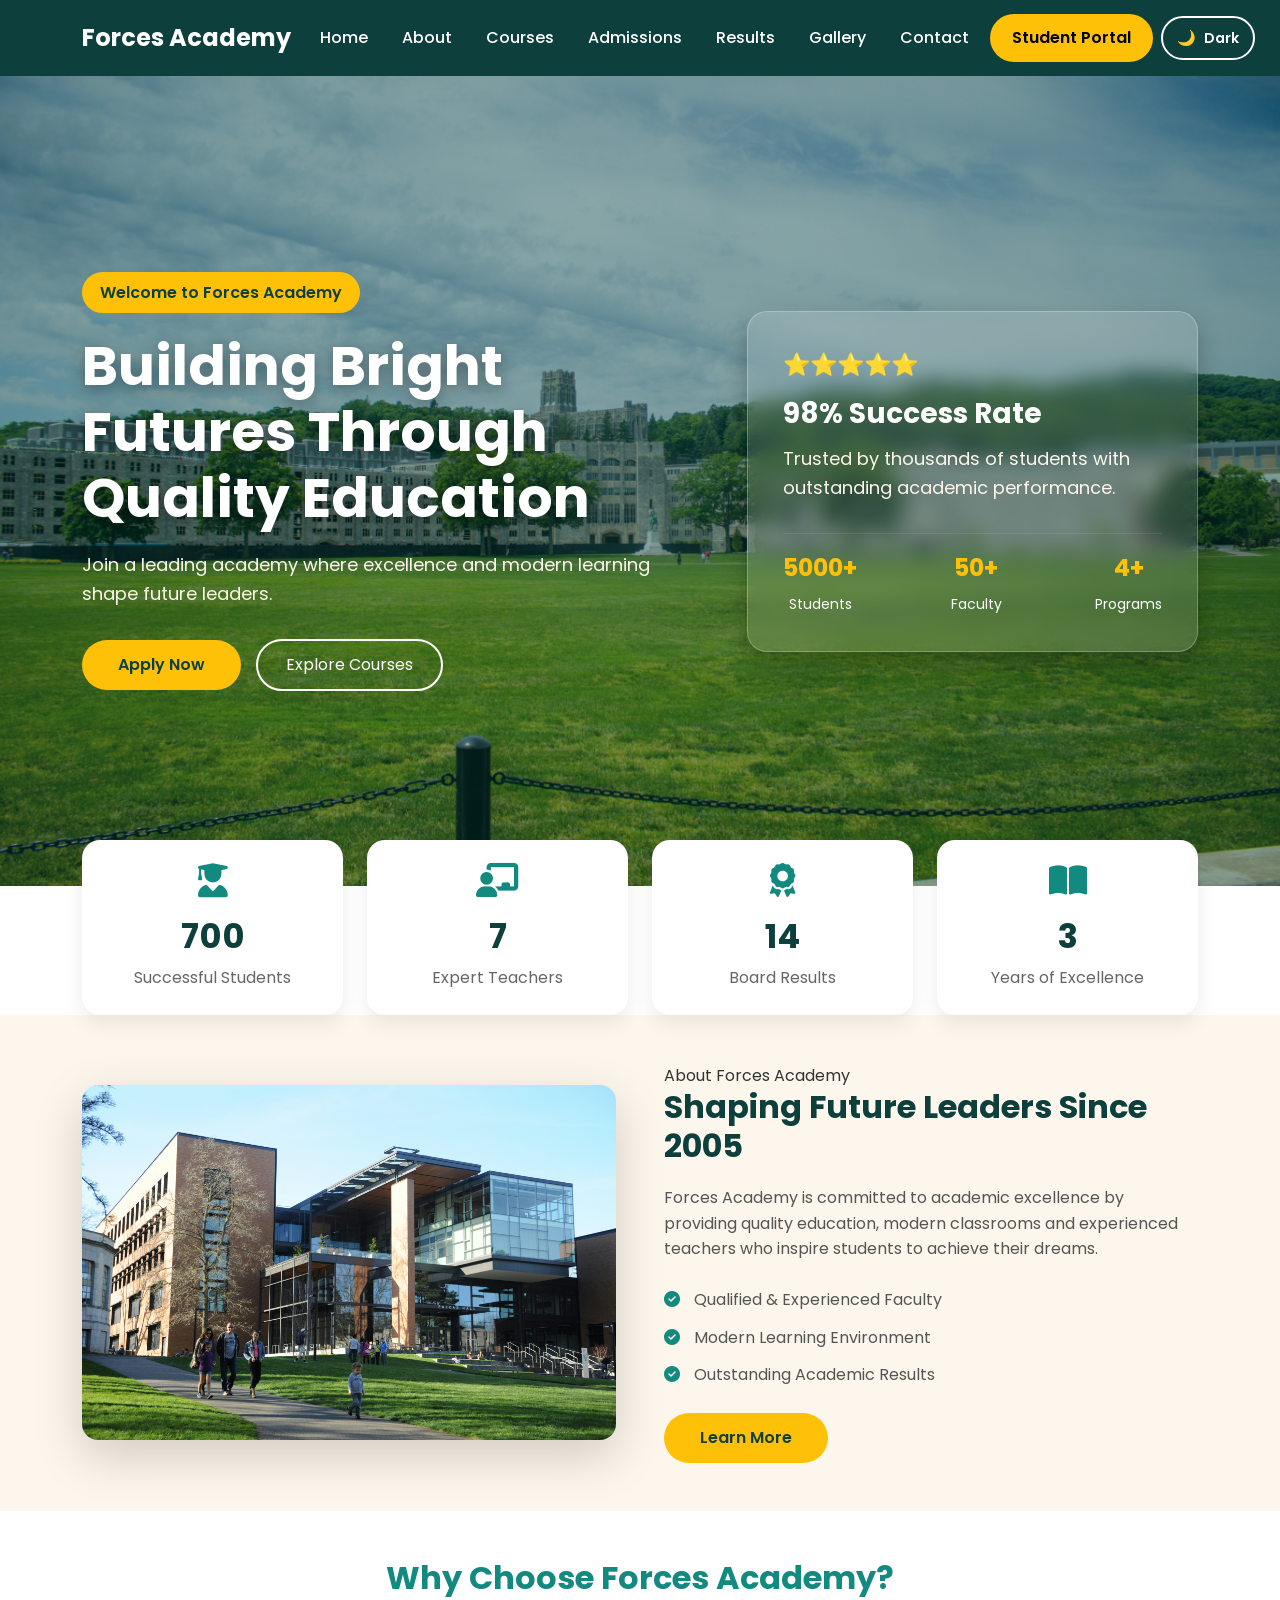
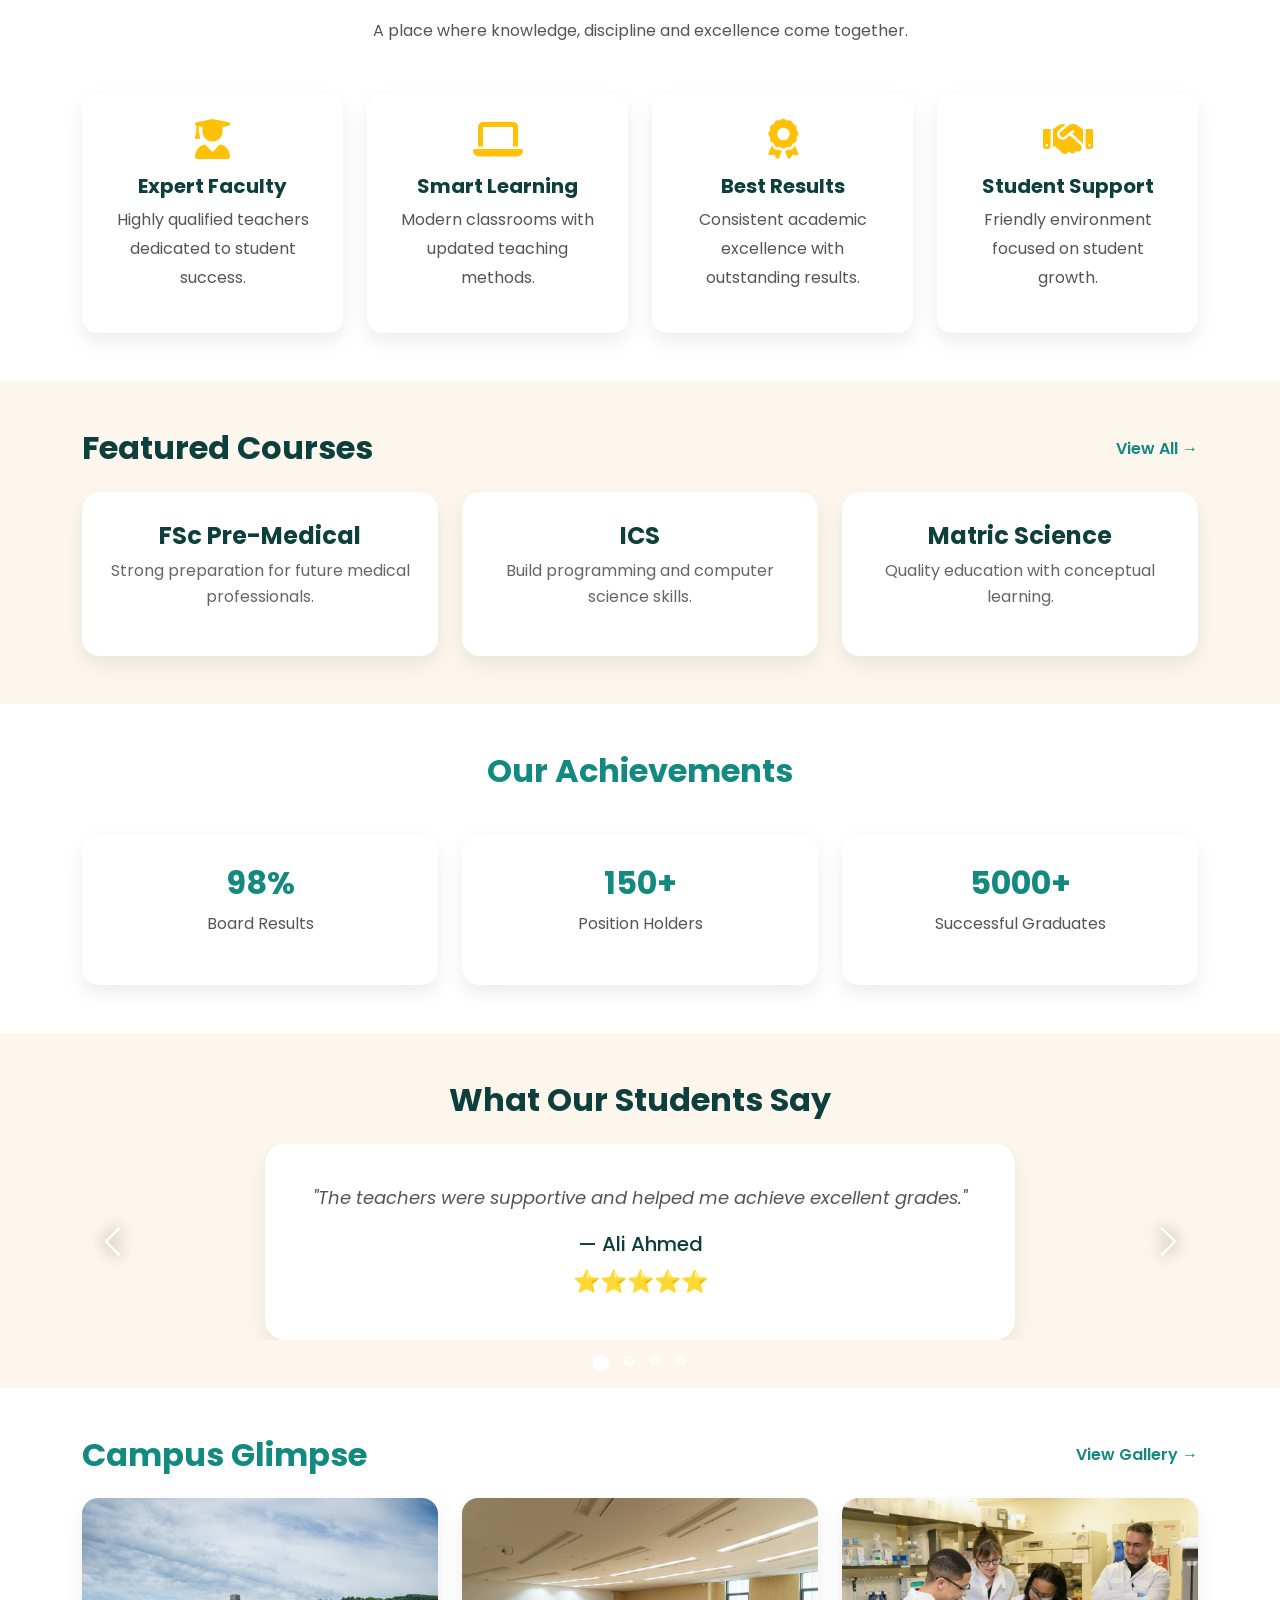
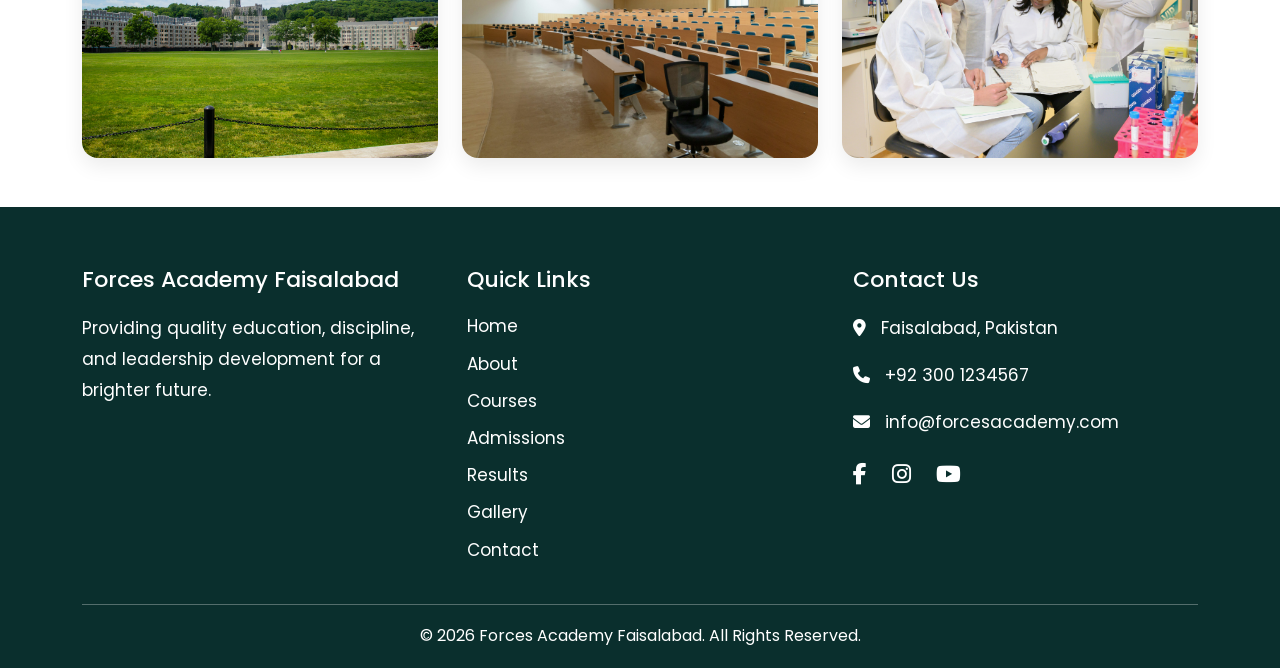
==== commit abc4639b: "Completed dark mode and homepage animations" ====
--- a/index.html
+++ b/index.html
@@ -6,6 +6,13 @@
 <meta charset="UTF-8">
 
 <meta name="viewport" content="width=device-width, initial-scale=1.0">
+<meta name="description" content="Forces Academy provides quality education with experienced faculty, modern classrooms, and excellent academic results to help students achieve success.">
+
+<meta name="keywords" content="Forces Academy, Education, School, College, FSc, ICS, Matric, Admissions, Results, Faisalabad">
+
+<meta property="og:title" content="Forces Academy | Home">
+
+<meta property="og:description" content="Building bright futures through quality education at Forces Academy.">
 
 <title>Forces Academy</title>
 <link href="https://cdn.jsdelivr.net/npm/bootstrap@5.3.7/dist/css/bootstrap.min.css" rel="stylesheet">
@@ -21,7 +28,7 @@
 </head>
 
 <body>
-     
+ 
 <!-- Navbar -->
 <nav class="navbar navbar-expand-lg custom-navbar">
 
@@ -115,7 +122,7 @@
 
             <!-- Left Content -->
 
-            <div class="col-lg-7">
+            <div class="col-lg-7 hero-left">
 
                 <span class="hero-tag">
                     Welcome to Forces Academy
@@ -216,7 +223,7 @@
 
             <div class="col-lg-3 col-md-6">
 
-                <div class="stat-card">
+                <div class="stat-card reveal">
 
                     <i class="fas fa-user-graduate"></i>
 
@@ -230,7 +237,7 @@
 
             <div class="col-lg-3 col-md-6">
 
-                <div class="stat-card">
+                <div class="stat-card reveal">
 
                     <i class="fas fa-chalkboard-teacher"></i>
 
@@ -245,7 +252,7 @@
 
             <div class="col-lg-3 col-md-6">
 
-                <div class="stat-card">
+                <div class="stat-card reveal">
 
                     <i class="fas fa-award"></i>
 
@@ -260,7 +267,7 @@
 
             <div class="col-lg-3 col-md-6">
 
-                <div class="stat-card">
+                <div class="stat-card reveal">
 
                     <i class="fas fa-book-open"></i>
 
@@ -360,7 +367,7 @@
 
 <div class="col-lg-3 col-md-6">
 
-<div class="feature-card">
+<div class="feature-card reveal">
 
 <i class="fas fa-user-graduate"></i>
 
@@ -375,7 +382,7 @@
 
 <div class="col-lg-3 col-md-6">
 
-<div class="feature-card">
+<div class="feature-card reveal">
 
 <i class="fas fa-laptop"></i>
 
@@ -390,7 +397,7 @@
 
 <div class="col-lg-3 col-md-6">
 
-<div class="feature-card">
+<div class="feature-card reveal">
 
 <i class="fas fa-award"></i>
 
@@ -405,7 +412,7 @@
 
 <div class="col-lg-3 col-md-6">
 
-<div class="feature-card">
+<div class="feature-card reveal">
 
 <i class="fas fa-handshake"></i>
 
@@ -448,7 +455,7 @@
 
 <div class="col-md-4">
 
-<div class="mini-course-card">
+<div class="mini-course-card reveal">
 
 <h4>FSc Pre-Medical</h4>
 
@@ -460,7 +467,7 @@
 
 <div class="col-md-4">
 
-<div class="mini-course-card">
+<div class="mini-course-card reveal">
 
 <h4>ICS</h4>
 
@@ -472,7 +479,7 @@
 
 <div class="col-md-4">
 
-<div class="mini-course-card">
+<div class="mini-course-card reveal">
 
 <h4>Matric Science</h4>
 
@@ -505,7 +512,7 @@
 
 <div class="col-md-4">
 
-<div class="achievement-card">
+<div class="achievement-card reveal">
 
 <h2>98%</h2>
 
@@ -517,7 +524,7 @@
 
 <div class="col-md-4">
 
-<div class="achievement-card">
+<div class="achievement-card reveal">
 
 <h2>150+</h2>
 
@@ -529,7 +536,7 @@
 
 <div class="col-md-4">
 
-<div class="achievement-card">
+<div class="achievement-card reveal">
 
 <h2>5000+</h2>
 
--- a/css/style.css
+++ b/css/style.css
@@ -2067,12 +2067,15 @@
 body.dark-mode .gallery-card,
 body.dark-mode .result-search-card,
 body.dark-mode .timeline-box div,
-body.dark-mode .hours-card{
-
-background:#242424;
-color:#ffffff;
-border:1px solid #3a3a3a;
-box-shadow:0 8px 20px rgba(0,0,0,.35);
+body.dark-mode .hours-card,
+body.dark-mode .mini-course-card,
+body.dark-mode .achievement-card,
+body.dark-mode .testimonial-box{
+
+    background:#242424;
+    color:#ffffff;
+    border:1px solid #3a3a3a;
+    box-shadow:0 8px 20px rgba(0,0,0,.35);
 
 }
 
@@ -2111,12 +2114,31 @@
 body.dark-mode .section-cream span{
     color:#f5f5f5;
 }
+
+/* Featured Courses */
+body.dark-mode .mini-course-card h4,
+body.dark-mode .mini-course-card p{
+    color:#fff !important;
+}
+
+/* Achievement */
+body.dark-mode .achievement-card h2,
+body.dark-mode .achievement-card p{
+    color:#fff !important;
+}
+
+/* Testimonial */
+body.dark-mode .testimonial-box h5,
+body.dark-mode .testimonial-box p{
+    color:#fff !important;
+}
+
 /* Forms */
 body.dark-mode input,
 body.dark-mode textarea,
 body.dark-mode select{
     background:#2f2f2f;
-    color:#ffffff;
+    color:#fff;
     border:1px solid #555;
 }
 
@@ -2126,14 +2148,10 @@
 }
 
 /* Tables */
-body.dark-mode table{
-    background:#242424;
-    color:#ffffff;
-}
-
+body.dark-mode table,
 body.dark-mode td{
     background:#242424;
-    color:#ffffff;
+    color:#fff;
 }
 
 body.dark-mode tbody tr:hover{
@@ -2143,31 +2161,26 @@
 /* Accordion */
 body.dark-mode .accordion-button{
     background:#242424;
-    color:#ffffff;
+    color:#fff;
 }
 
 body.dark-mode .accordion-body{
     background:#1f1f1f;
-    color:#dddddd;
-}
-
-/* Documents Box */
+    color:#ddd;
+}
+
+/* Documents */
 body.dark-mode .documents-box{
     background:#242424;
-}
-
-/* Search Box */
-body.dark-mode .search-box input{
-    background:#2f2f2f;
-    color:#fff;
 }
 
 /* Gallery Popup */
 body.dark-mode .image-popup{
     background:rgba(0,0,0,.95);
 }
-/*=========================================
-        STAT CARD TEXT FIX
+
+/*=========================================
+        STAT CARD FIX
 =========================================*/
 
 body.dark-mode .stat-card i{
@@ -2176,11 +2189,58 @@
 
 body.dark-mode .stat-card h2,
 body.dark-mode .stat-card h3,
-body.dark-mode .stat-card h4{
-    color:#ffffff !important;
-}
-
+body.dark-mode .stat-card h4,
 body.dark-mode .stat-card p,
 body.dark-mode .stat-card span{
-    color:#ffffff !important;
+    color:#fff !important;
+}
+/*=========================================
+        HERO PAGE LOAD ANIMATION
+=========================================*/
+
+.hero-left{
+    animation:heroFade 1s ease;
+}
+
+@keyframes heroFade{
+
+    from{
+        opacity:0;
+        transform:translateY(35px);
+    }
+
+    to{
+        opacity:1;
+        transform:translateY(0);
+    }
+
+}
+/*=========================================
+        SCROLL REVEAL
+=========================================*/
+
+.reveal{
+    opacity:0;
+    transform:translateY(50px);
+    transition:all .8s ease;
+}
+
+.reveal.active{
+    opacity:1;
+    transform:translateY(0);
+}
+/*=========================================
+      COURSE CARD STAGGER ANIMATION
+=========================================*/
+
+.delay-1{
+    transition-delay:.1s;
+}
+
+.delay-2{
+    transition-delay:.3s;
+}
+
+.delay-3{
+    transition-delay:.5s;
 }
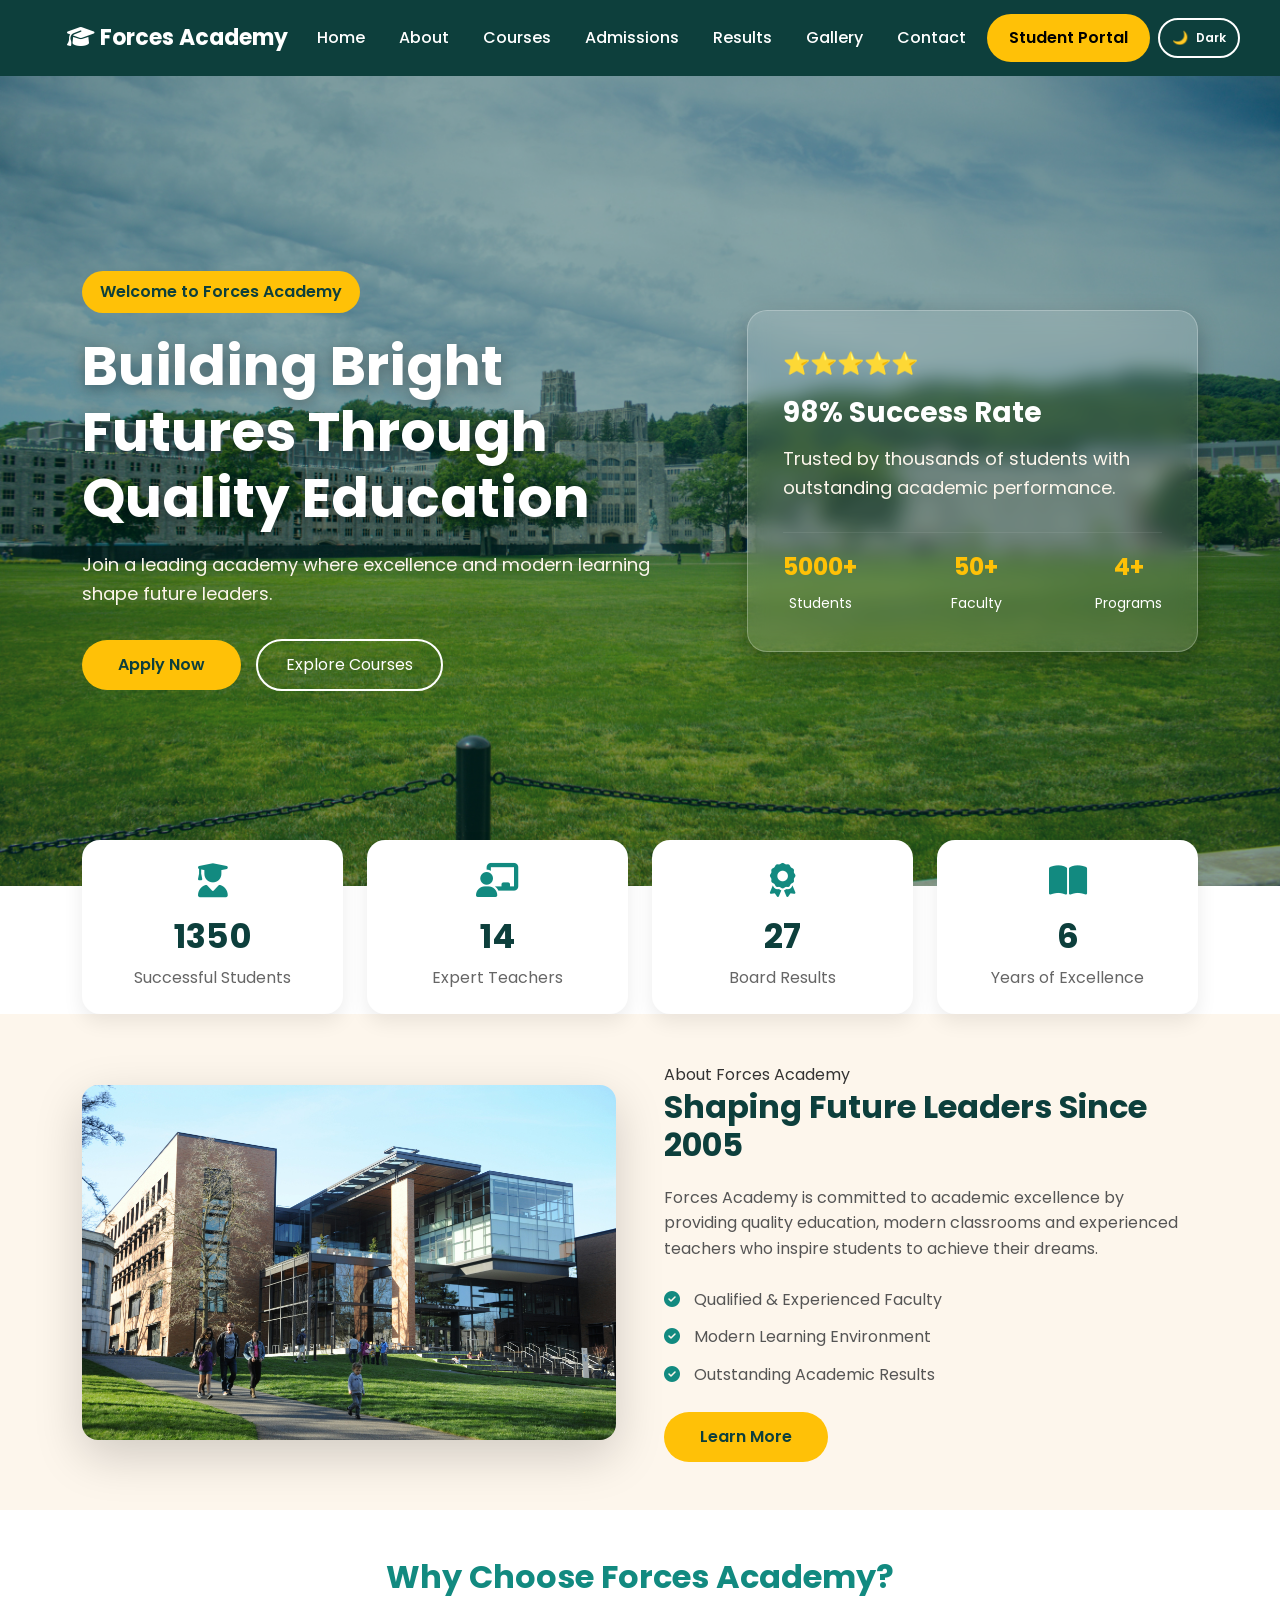
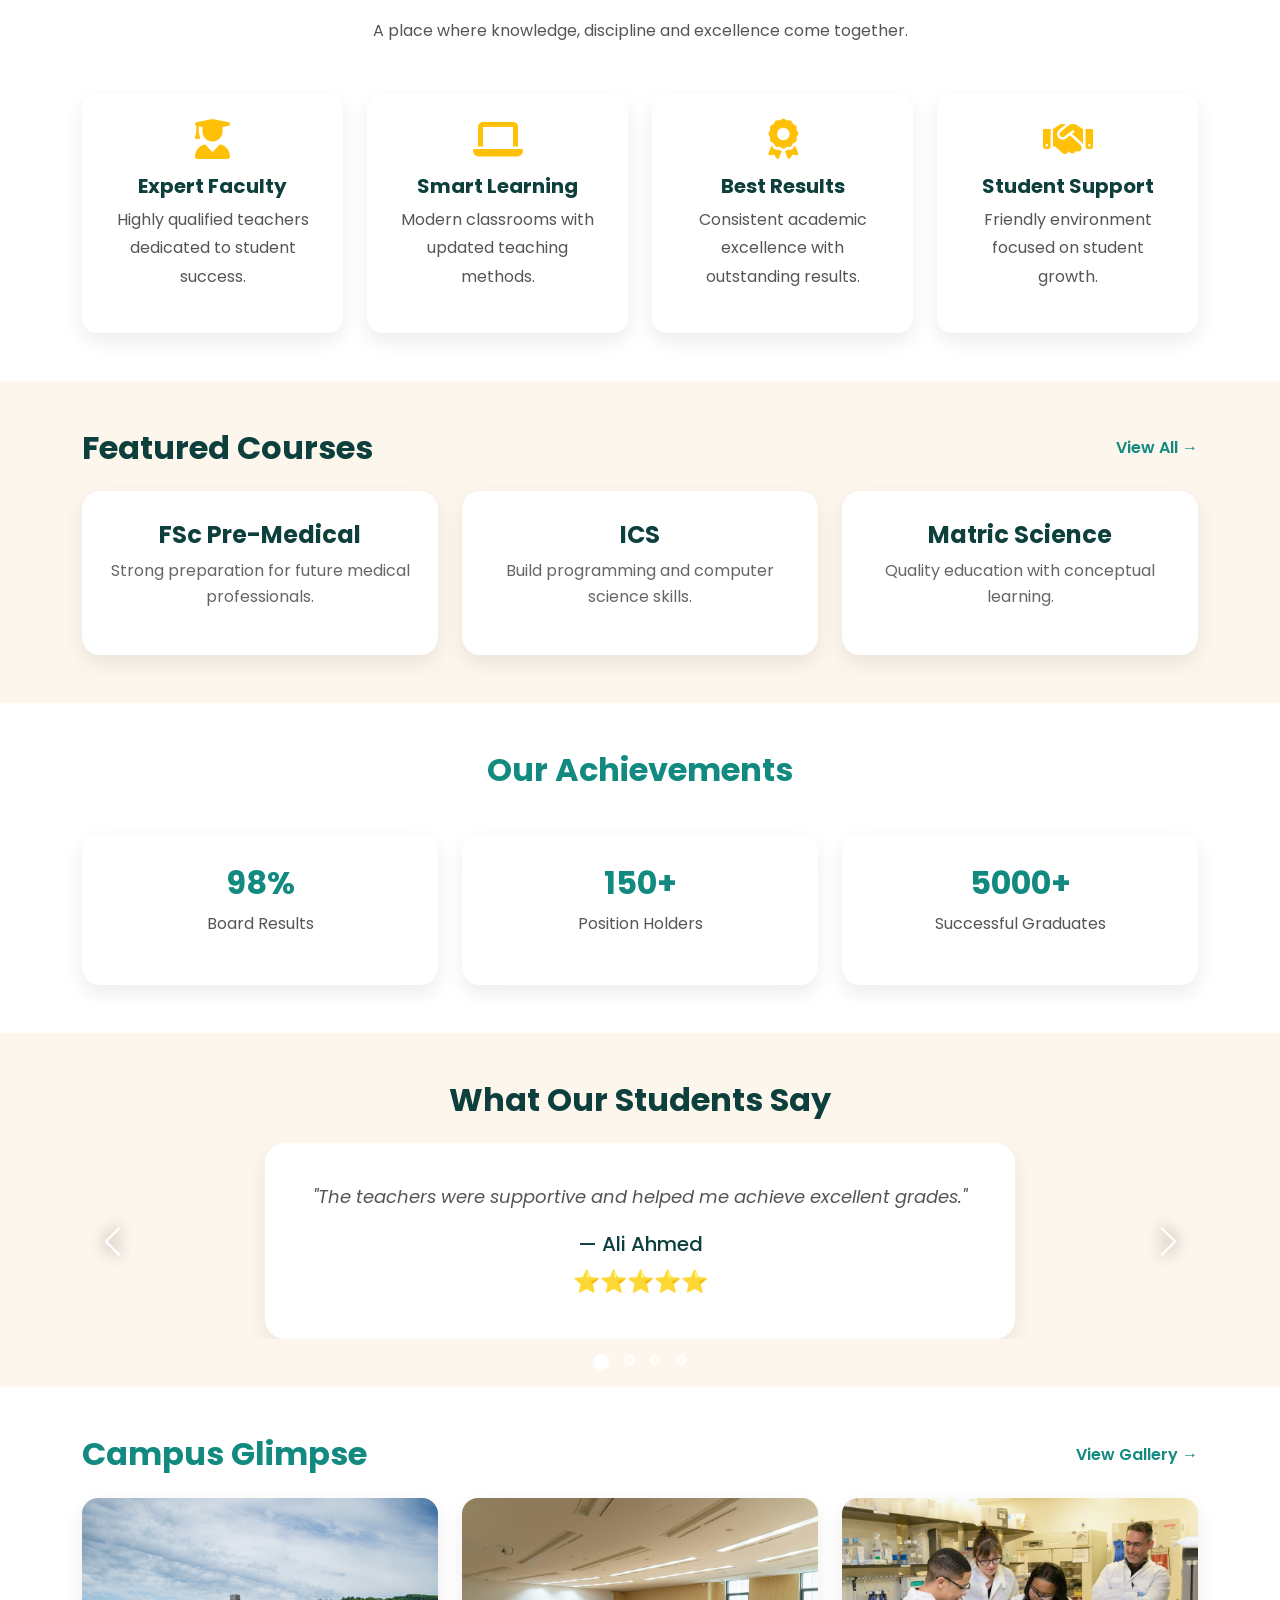
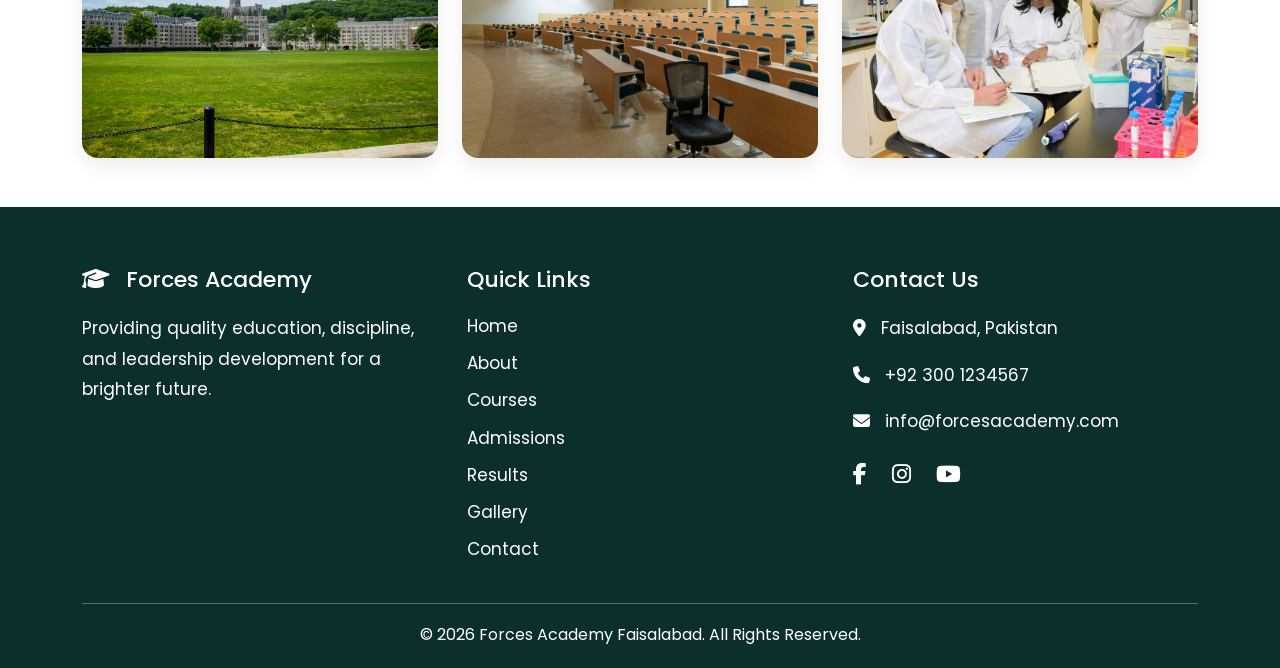
==== commit b812c630: "Completed SEO meta tags, favicon and navbar updates" ====
--- a/index.html
+++ b/index.html
@@ -6,6 +6,8 @@
 <meta charset="UTF-8">
 
 <meta name="viewport" content="width=device-width, initial-scale=1.0">
+<title>Forces Academy | Home</title>
+<link rel="icon" type="image/png" href="images/favicon.png">
 <meta name="description" content="Forces Academy provides quality education with experienced faculty, modern classrooms, and excellent academic results to help students achieve success.">
 
 <meta name="keywords" content="Forces Academy, Education, School, College, FSc, ICS, Matric, Admissions, Results, Faisalabad">
@@ -14,7 +16,6 @@
 
 <meta property="og:description" content="Building bright futures through quality education at Forces Academy.">
 
-<title>Forces Academy</title>
 <link href="https://cdn.jsdelivr.net/npm/bootstrap@5.3.7/dist/css/bootstrap.min.css" rel="stylesheet">
 <link rel="stylesheet" href="css/style.css">
 
@@ -36,8 +37,8 @@
 
         <!-- Logo -->
         <a class="navbar-brand fw-bold" href="index.html">
-            Forces Academy
-        </a>
+             <i class="fas fa-graduation-cap"></i> Forces Academy
+</a>
 
         <!-- Mobile Hamburger Button -->
         <button class="navbar-toggler border-0 shadow-none"
@@ -209,8 +210,6 @@
 
 </section>
 
-
-
 <!--=========================================
             QUICK STATS
 ==========================================-->
@@ -394,7 +393,6 @@
 
 </div>
 
-
 <div class="col-lg-3 col-md-6">
 
 <div class="feature-card reveal">
@@ -409,7 +407,6 @@
 
 </div>
 
-
 <div class="col-lg-3 col-md-6">
 
 <div class="feature-card reveal">
@@ -429,7 +426,6 @@
 </div>
 
 </section>
-
 
 <!--=========================================
             FEATURED COURSES
@@ -494,7 +490,6 @@
 </div>
 
 </section>
-
 
 <!--=========================================
             ACHIEVEMENTS
@@ -761,7 +756,7 @@
       <!-- About -->
       <div class="footer-col">
 
-        <h3>Forces Academy Faisalabad</h3>
+        <h3> <i class="fas fa-graduation-cap"></i> Forces Academy</h3>
 
         <p>
           Providing quality education, discipline, and leadership development
--- a/css/style.css
+++ b/css/style.css
@@ -22,13 +22,17 @@
 .custom-navbar{
     background-color: #0d3f3c;
     padding: 14px 0;
+    position: sticky;
+top: 0;
+z-index: 1000;
     
 }
 
 .custom-navbar .navbar-brand{
     color: #ffffff;
     font-weight: 700;
-    font-size: 24px;   
+    font-size: 22px; 
+    margin-left: -15px;  
 }
 
 .custom-navbar .navbar-brand:hover{
@@ -36,7 +40,7 @@
 }
 
 .custom-navbar .navbar-nav{
-    gap: 6px;   /* links ke darmiyan controlled gap */
+    gap: 5px;   /* links ke darmiyan controlled gap */
 }
 
 .custom-navbar .nav-link{
@@ -74,6 +78,7 @@
     background:#e0a800;
     color:#000;
 }
+
 /*=========================
       MOBILE NAVBAR
 ==========================*/
@@ -2008,9 +2013,9 @@
 
     border-radius:30px;
 
-    padding:8px 14px;
-
-    font-size:15px;
+    padding:8px 12px;
+
+    font-size:13px;
 
     font-weight:600;
 
@@ -2030,7 +2035,7 @@
 
 .theme-btn .theme-text{
 
-    font-size:14px;
+    font-size:12px;
 
 }
 /*=========================================
@@ -2229,18 +2234,3 @@
     opacity:1;
     transform:translateY(0);
 }
-/*=========================================
-      COURSE CARD STAGGER ANIMATION
-=========================================*/
-
-.delay-1{
-    transition-delay:.1s;
-}
-
-.delay-2{
-    transition-delay:.3s;
-}
-
-.delay-3{
-    transition-delay:.5s;
-}
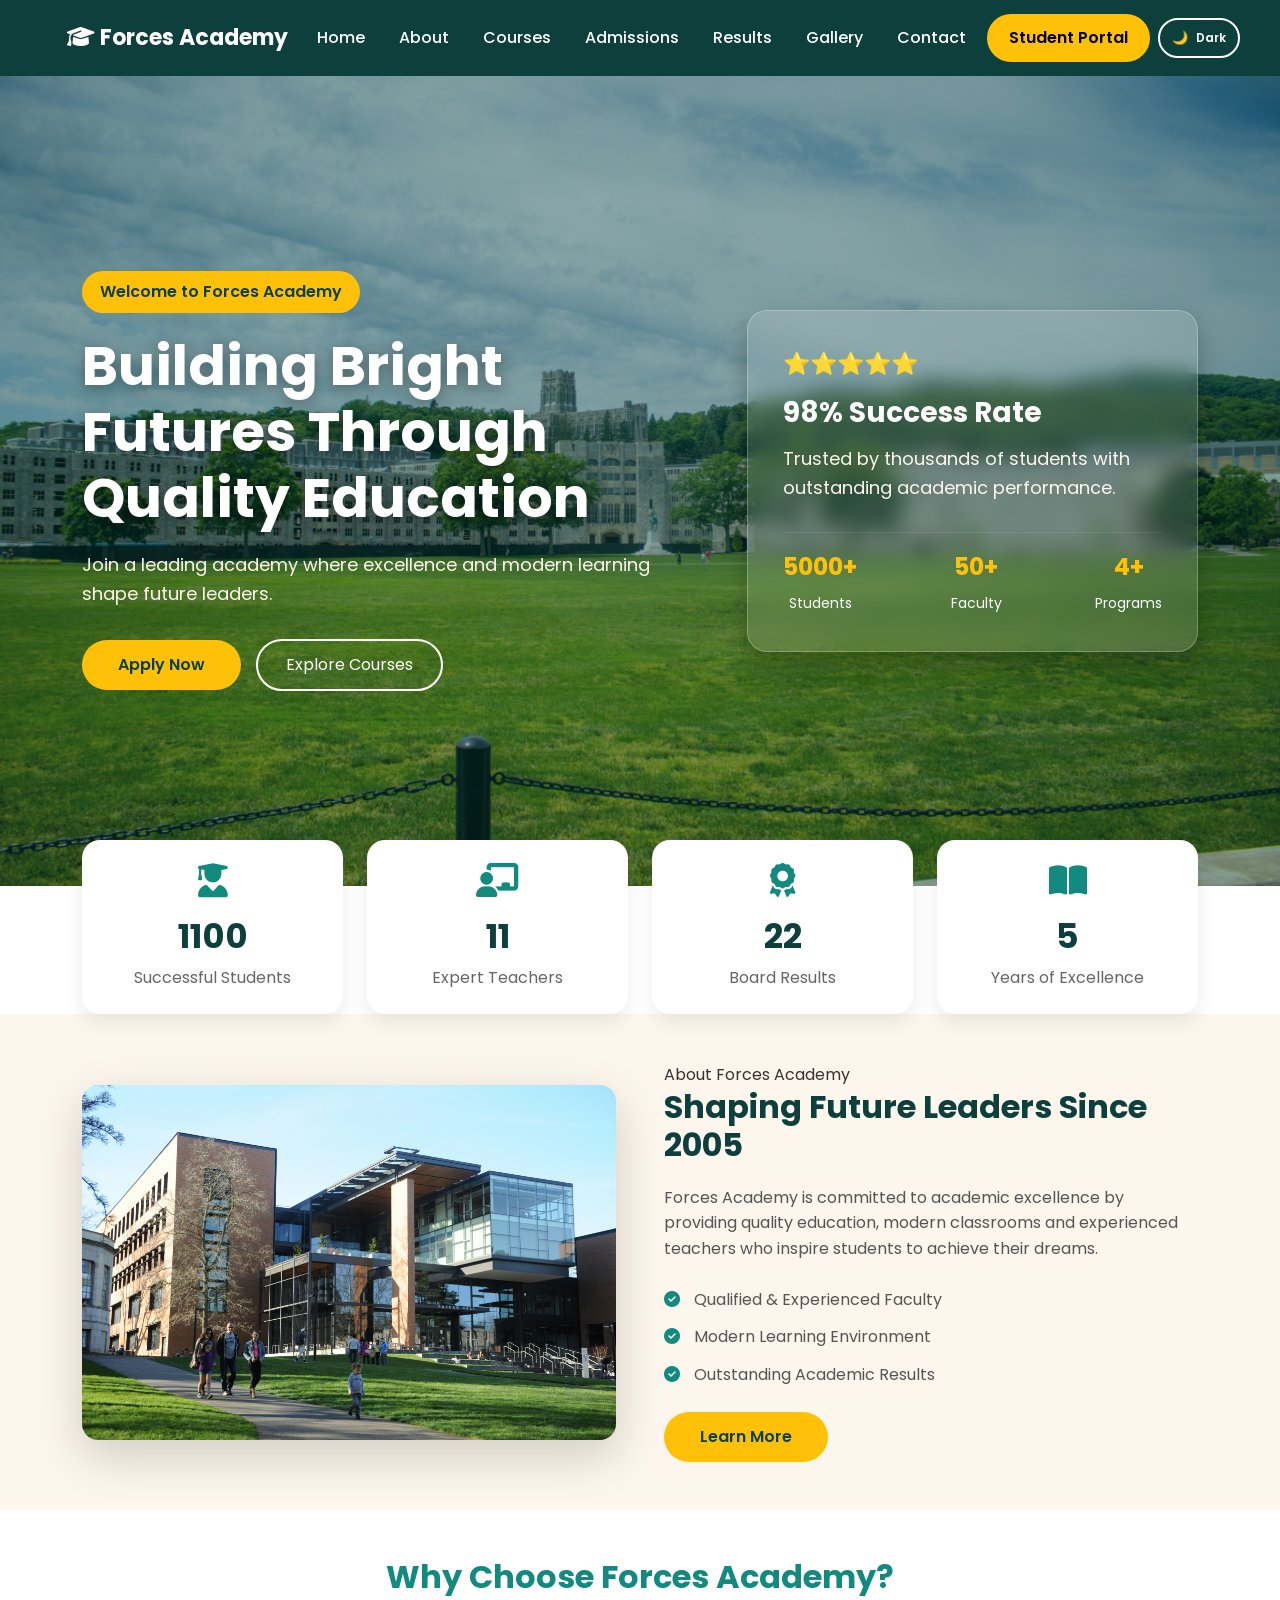
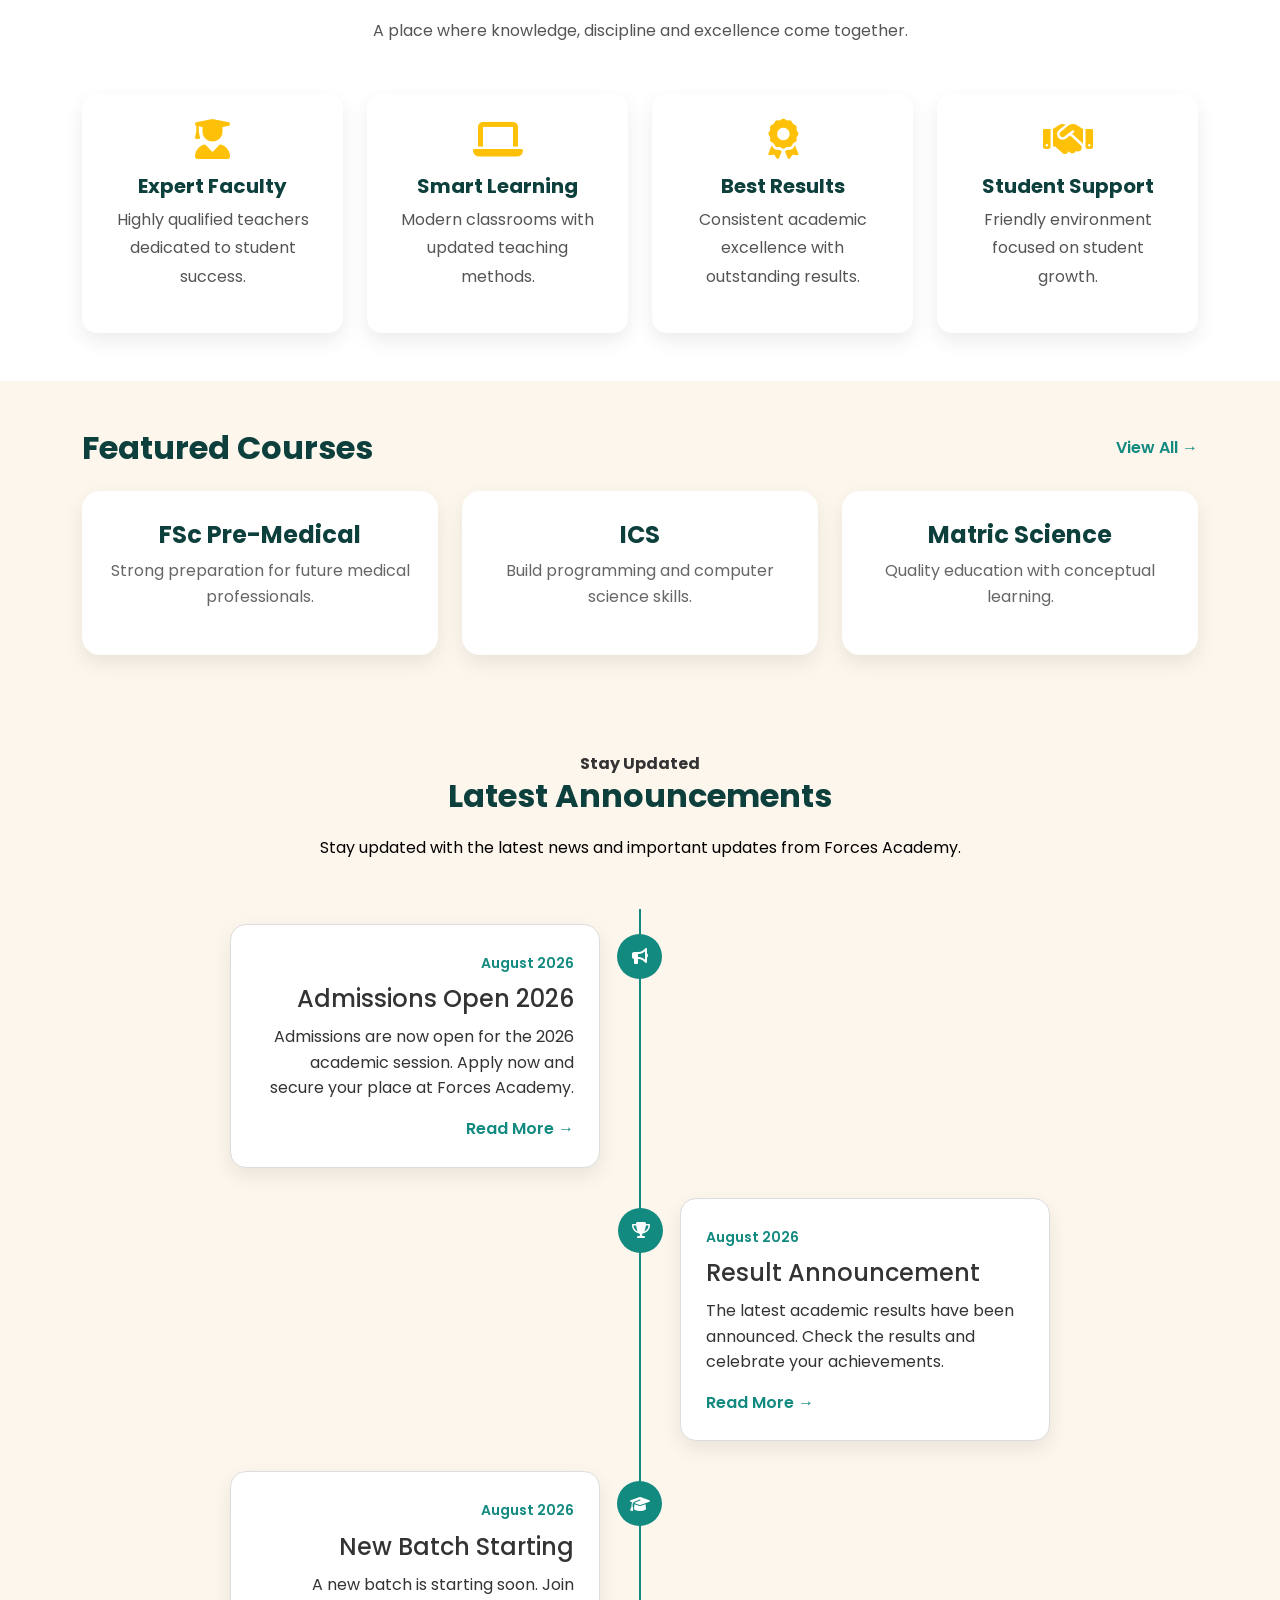
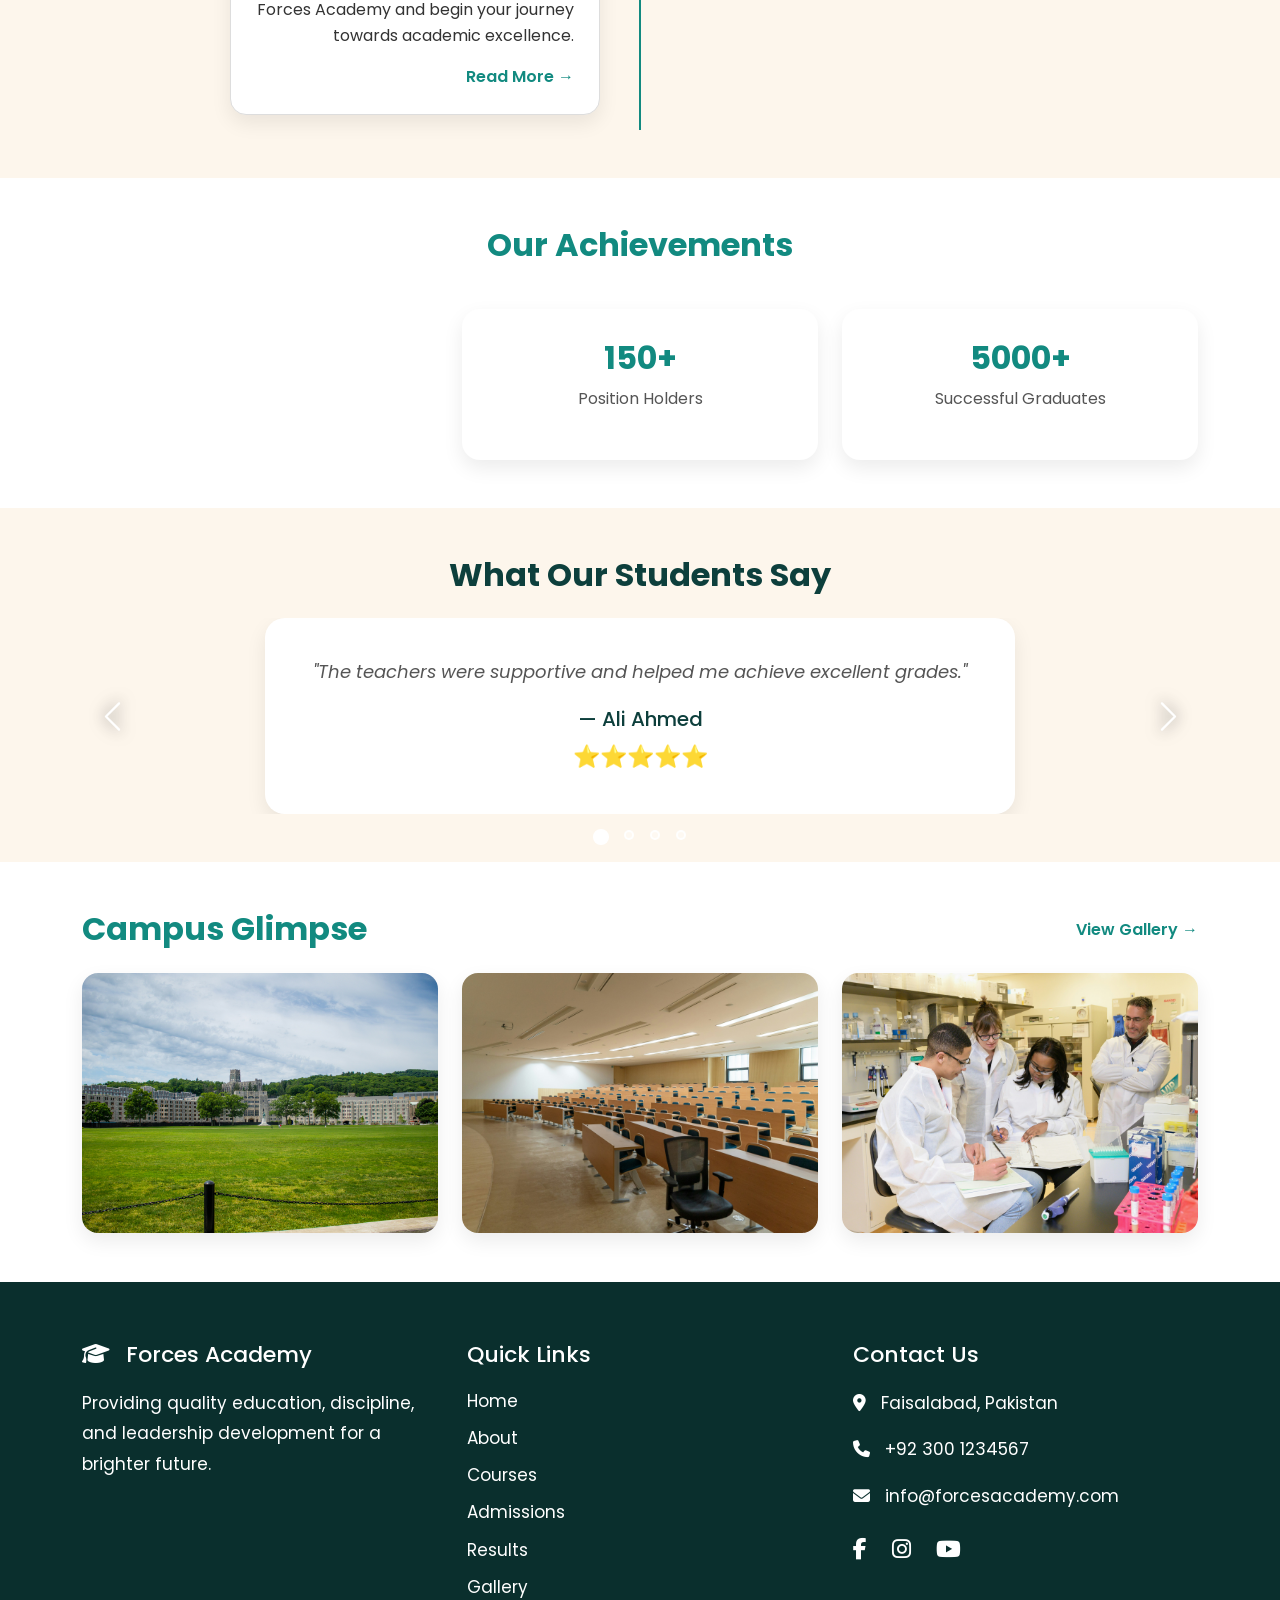
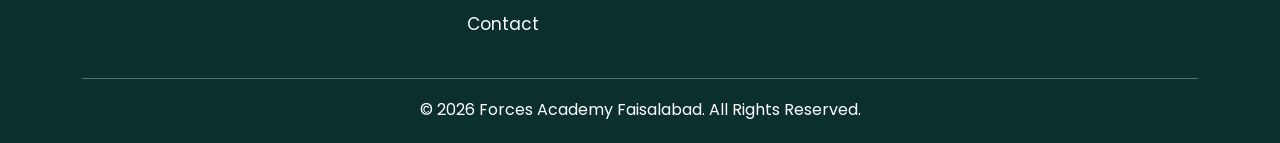
==== commit 28444a73: "Add enhanced announcements section" ====
--- a/index.html
+++ b/index.html
@@ -492,6 +492,136 @@
 </section>
 
 <!--=========================================
+        LATEST ANNOUNCEMENTS
+==========================================-->
+
+<section class="announcements-section py-5">
+
+    <div class="container">
+
+        <div class="text-center mb-5">
+
+            <span class="section-tag">
+                Stay Updated
+            </span>
+
+            <h2 class="section-heading">
+                Latest Announcements
+            </h2>
+
+            <p class="section-text">
+                Stay updated with the latest news and important updates from Forces Academy.
+            </p>
+
+        </div>
+
+
+        <div class="announcement-timeline">
+
+
+            <!-- Announcement 1 -->
+
+            <div class="announcement-item">
+
+                <div class="announcement-dot">
+                    <i class="fas fa-bullhorn"></i>
+                </div>
+
+                <div class="announcement-card">
+
+                    <span class="announcement-date">
+                        August 2026
+                    </span>
+
+                    <h4>
+                        Admissions Open 2026
+                    </h4>
+
+                    <p>
+                        Admissions are now open for the 2026 academic session.
+                        Apply now and secure your place at Forces Academy.
+                    </p>
+
+                    <a href="admissions.html">
+                        Read More <span>→</span>
+                    </a>
+
+                </div>
+
+            </div>
+
+
+            <!-- Announcement 2 -->
+
+            <div class="announcement-item">
+
+                <div class="announcement-dot">
+                    <i class="fas fa-trophy"></i>
+                </div>
+
+                <div class="announcement-card">
+
+                    <span class="announcement-date">
+                        August 2026
+                    </span>
+
+                    <h4>
+                        Result Announcement
+                    </h4>
+
+                    <p>
+                        The latest academic results have been announced.
+                        Check the results and celebrate your achievements.
+                    </p>
+
+                    <a href="results.html">
+                        Read More <span>→</span>
+                    </a>
+
+                </div>
+
+            </div>
+
+
+            <!-- Announcement 3 -->
+
+            <div class="announcement-item">
+
+                <div class="announcement-dot">
+                    <i class="fas fa-graduation-cap"></i>
+                </div>
+
+                <div class="announcement-card">
+
+                    <span class="announcement-date">
+                        August 2026
+                    </span>
+
+                    <h4>
+                        New Batch Starting
+                    </h4>
+
+                    <p>
+                        A new batch is starting soon. Join Forces Academy
+                        and begin your journey towards academic excellence.
+                    </p>
+
+                    <a href="courses.html">
+                        Read More <span>→</span>
+                    </a>
+
+                </div>
+
+            </div>
+
+
+        </div>
+
+    </div>
+
+</section>
+
+<!--=========================================
             ACHIEVEMENTS
 ==========================================-->
 
--- a/css/style.css
+++ b/css/style.css
@@ -224,9 +224,6 @@
     color:#0D3F3C;
     transform:translateY(-3px);
 }
-
-
-
 /*=========================================
             HERO CARD
 =========================================*/
@@ -395,8 +392,173 @@
 .achievement-card:hover p{
     color:#fff;
 }
-
-
+/* Announcements */
+
+.announcements-section{
+    background:#FDF6EC;
+}
+
+.announcement-timeline{
+    position:relative;
+    max-width:900px;
+    margin:auto;
+}
+
+.announcement-timeline::before{
+    content:"";
+    position:absolute;
+    left:50%;
+    top:0;
+    bottom:0;
+    width:2px;
+    background:#128A80;
+    transform:translateX(-50%);
+}
+
+.announcement-item{
+    position:relative;
+    width:50%;
+    padding:15px 40px;
+}
+
+.announcement-item:nth-child(odd){
+    left:0;
+    text-align:right;
+}
+
+.announcement-item:nth-child(even){
+    left:50%;
+}
+
+.announcement-dot{
+    position:absolute;
+    top:25px;
+    width:45px;
+    height:45px;
+    border-radius:50%;
+    background:#128A80;
+    color:#fff;
+    display:flex;
+    align-items:center;
+    justify-content:center;
+    z-index:2;
+}
+
+.announcement-item:nth-child(odd) .announcement-dot{
+    right:-22px;
+}
+
+.announcement-item:nth-child(even) .announcement-dot{
+    left:-22px;
+}
+
+.announcement-card{
+    background:#fff;
+    padding:25px;
+    border-radius:16px;
+    border:1px solid #ddd;
+    box-shadow:0 8px 20px rgba(0,0,0,.08);
+    transition:.3s;
+}
+
+.announcement-card:hover{
+    transform:translateY(-6px);
+    box-shadow:0 12px 25px rgba(0,0,0,.12);
+}
+
+.announcement-date{
+    color:#128A80;
+    font-size:14px;
+    font-weight:600;
+}
+
+.announcement-card h4{
+    margin:10px 0;
+}
+
+.announcement-card p{
+    margin-bottom:15px;
+}
+
+.announcement-card a{
+    color:#128A80;
+    font-weight:600;
+    text-decoration:none;
+}
+
+.announcement-card a span{
+    transition:.3s;
+}
+
+.announcement-card a:hover span{
+    margin-left:5px;
+}
+
+
+/* Heading */
+
+.announcements-section .section-tag{
+    font-weight:700;
+}
+
+.announcements-section .section-text{
+    color:#000000;
+}
+
+
+/* Dark Mode */
+
+body.dark-mode .announcements-section{
+    background:#1b1b1b;
+}
+
+body.dark-mode .announcement-card{
+    background:#242424;
+    color:#fff;
+    border-color:#3a3a3a;
+}
+
+body.dark-mode .announcement-card h4,
+body.dark-mode .announcement-card p{
+    color:#fff;
+}
+
+body.dark-mode .announcements-section .section-tag{
+    color:#fff;
+    font-weight:700;
+}
+
+body.dark-mode .announcements-section .section-heading{
+    color:#FFC107;
+}
+
+body.dark-mode .announcements-section .section-text{
+    color:#fff;
+}
+
+
+@media(max-width:768px){
+
+    .announcement-timeline::before{
+        left:20px;
+    }
+
+    .announcement-item,
+    .announcement-item:nth-child(even),
+    .announcement-item:nth-child(odd){
+        width:100%;
+        left:0;
+        text-align:left;
+        padding:15px 15px 15px 55px;
+    }
+
+    .announcement-item:nth-child(odd) .announcement-dot,
+    .announcement-item:nth-child(even) .announcement-dot{
+        left:-2px;
+        right:auto;
+    }
+
+}
 /*=========================================
             TESTIMONIAL
 =========================================*/
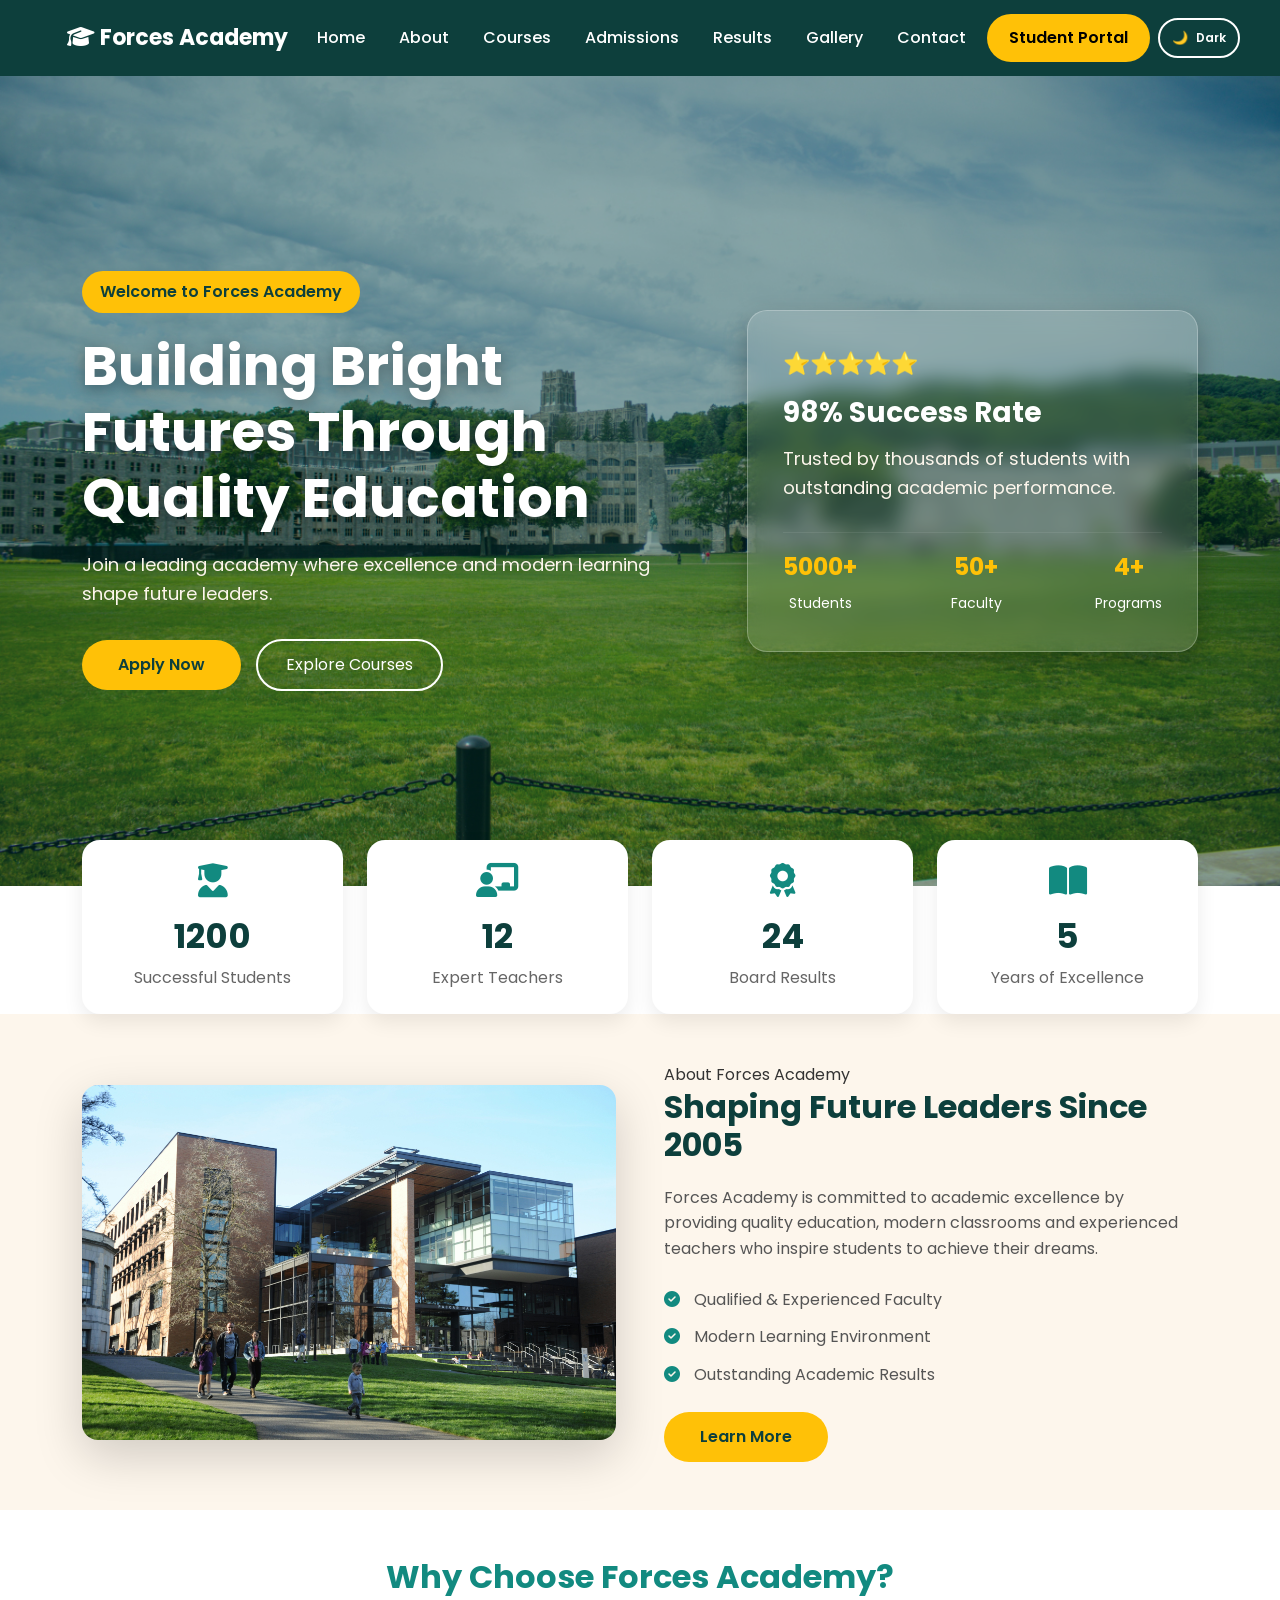
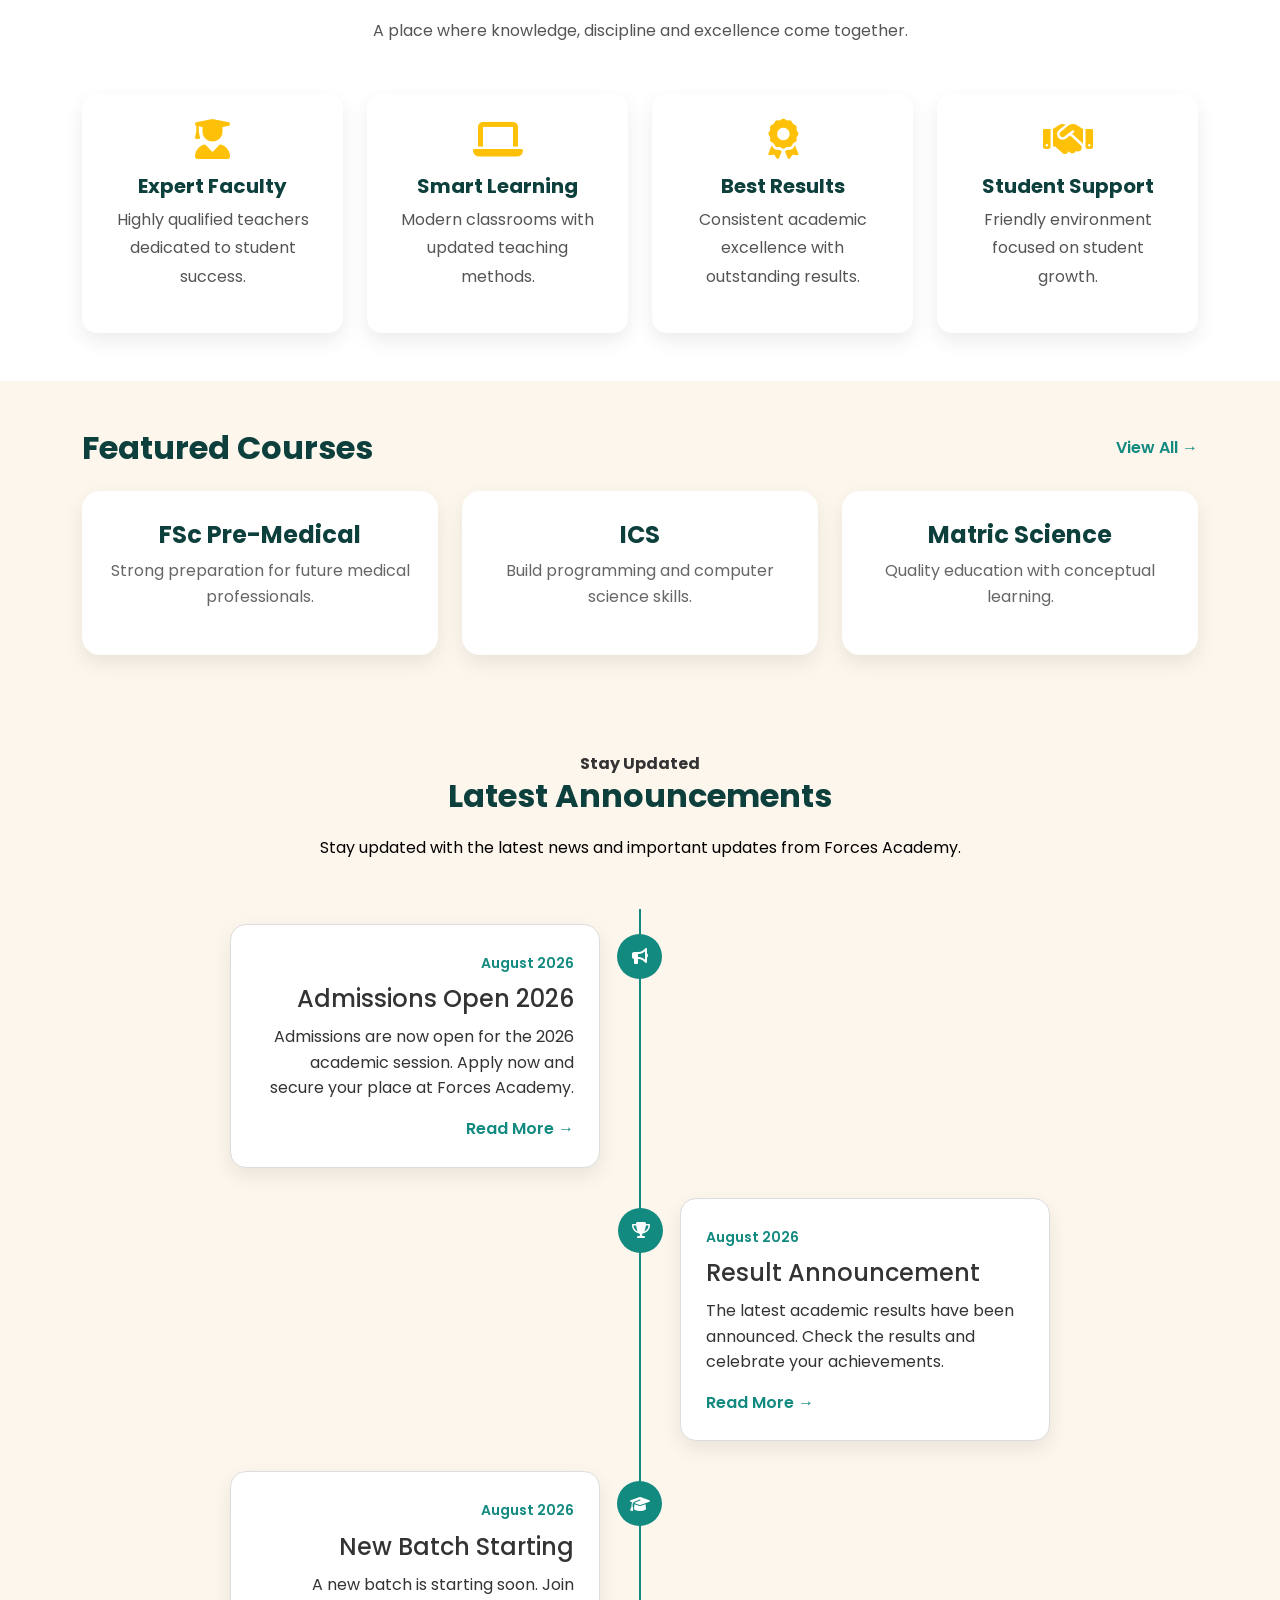
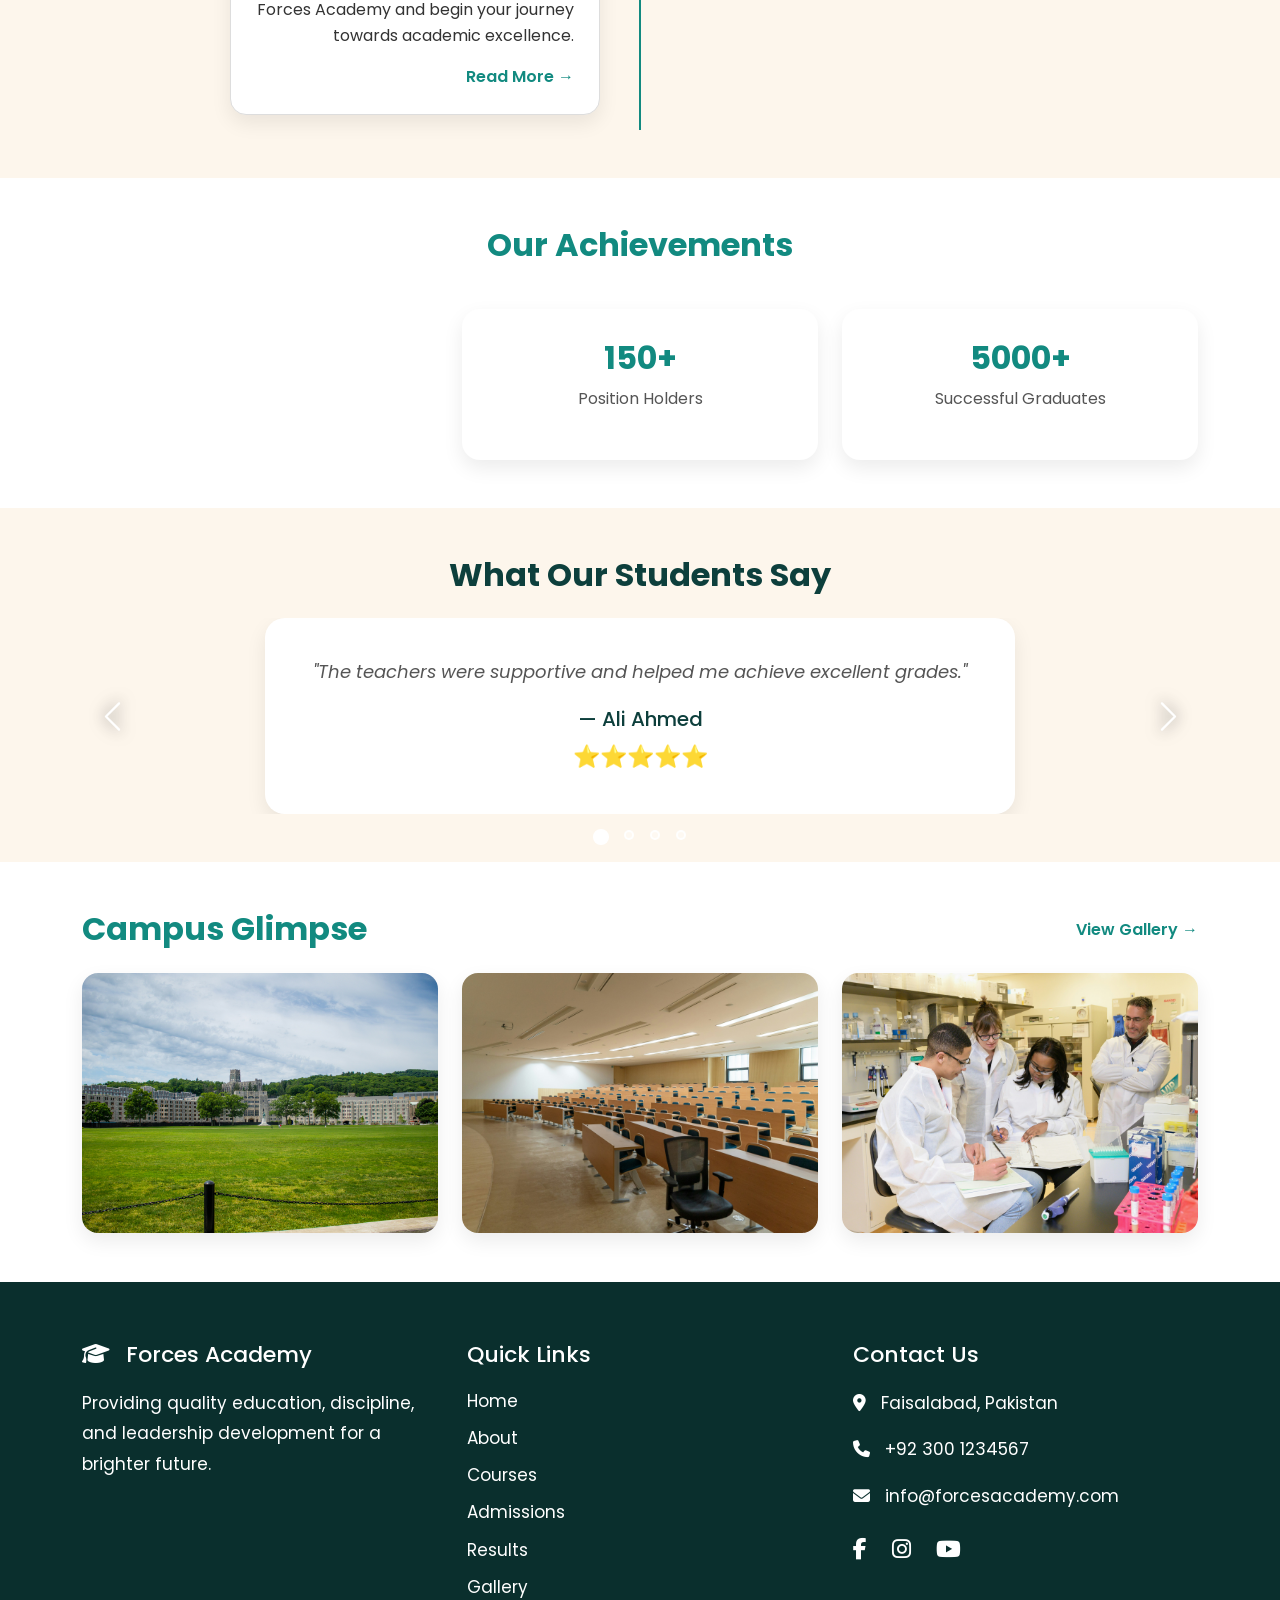
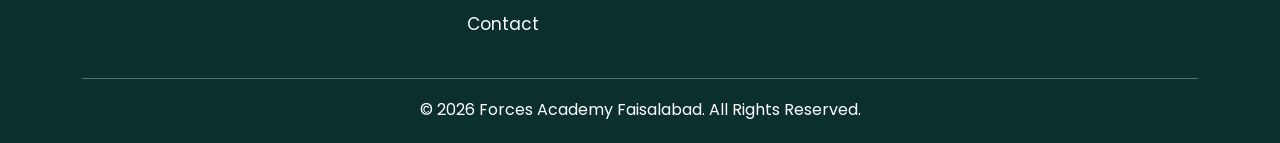
==== commit f6c39738: "Added admission application and enquiry forms and also connect  live url link to student portal" ====
--- a/index.html
+++ b/index.html
@@ -89,7 +89,7 @@
                <li class="nav-item d-flex align-items-center">
 
     <!-- Student Portal -->
-    <a class="portal-btn me-2" href="#">
+    <a class="portal-btn me-2" href="http://ramish.great-site.net/login.php">
         Student Portal
     </a>
 
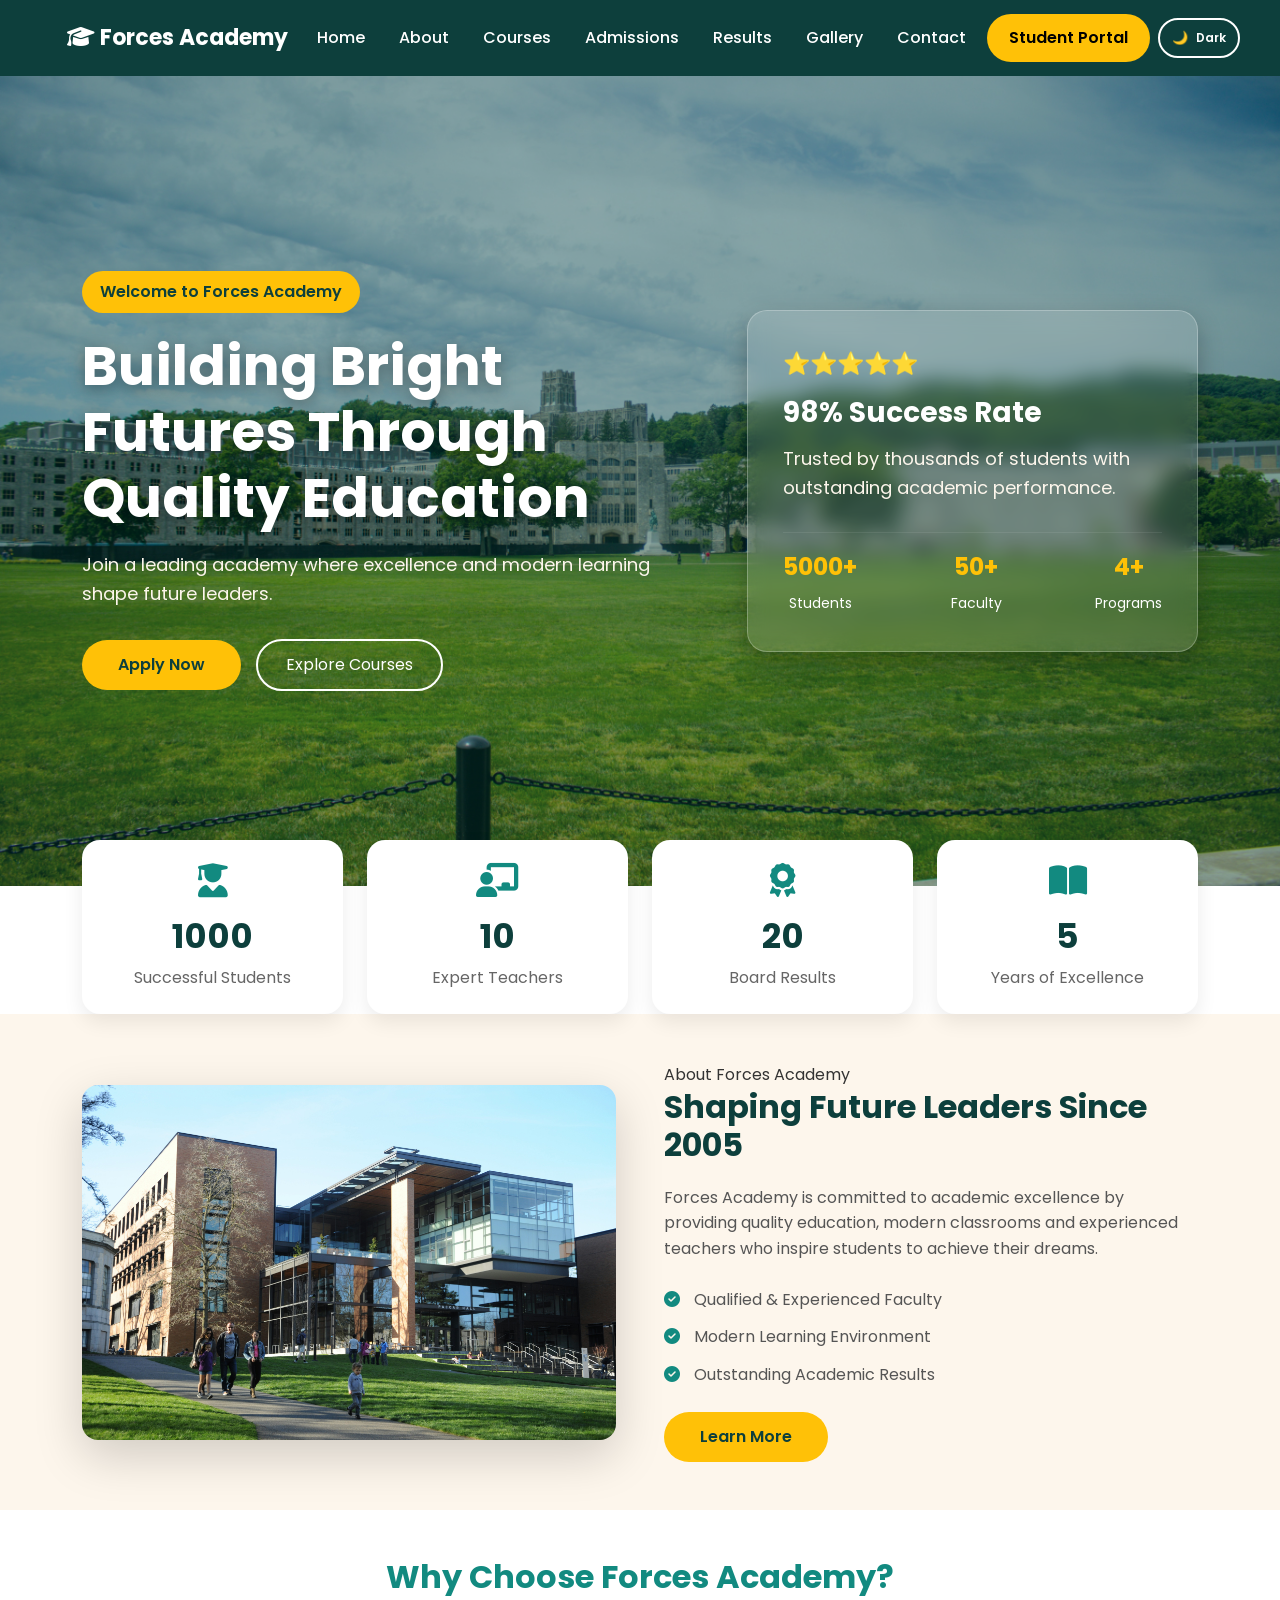
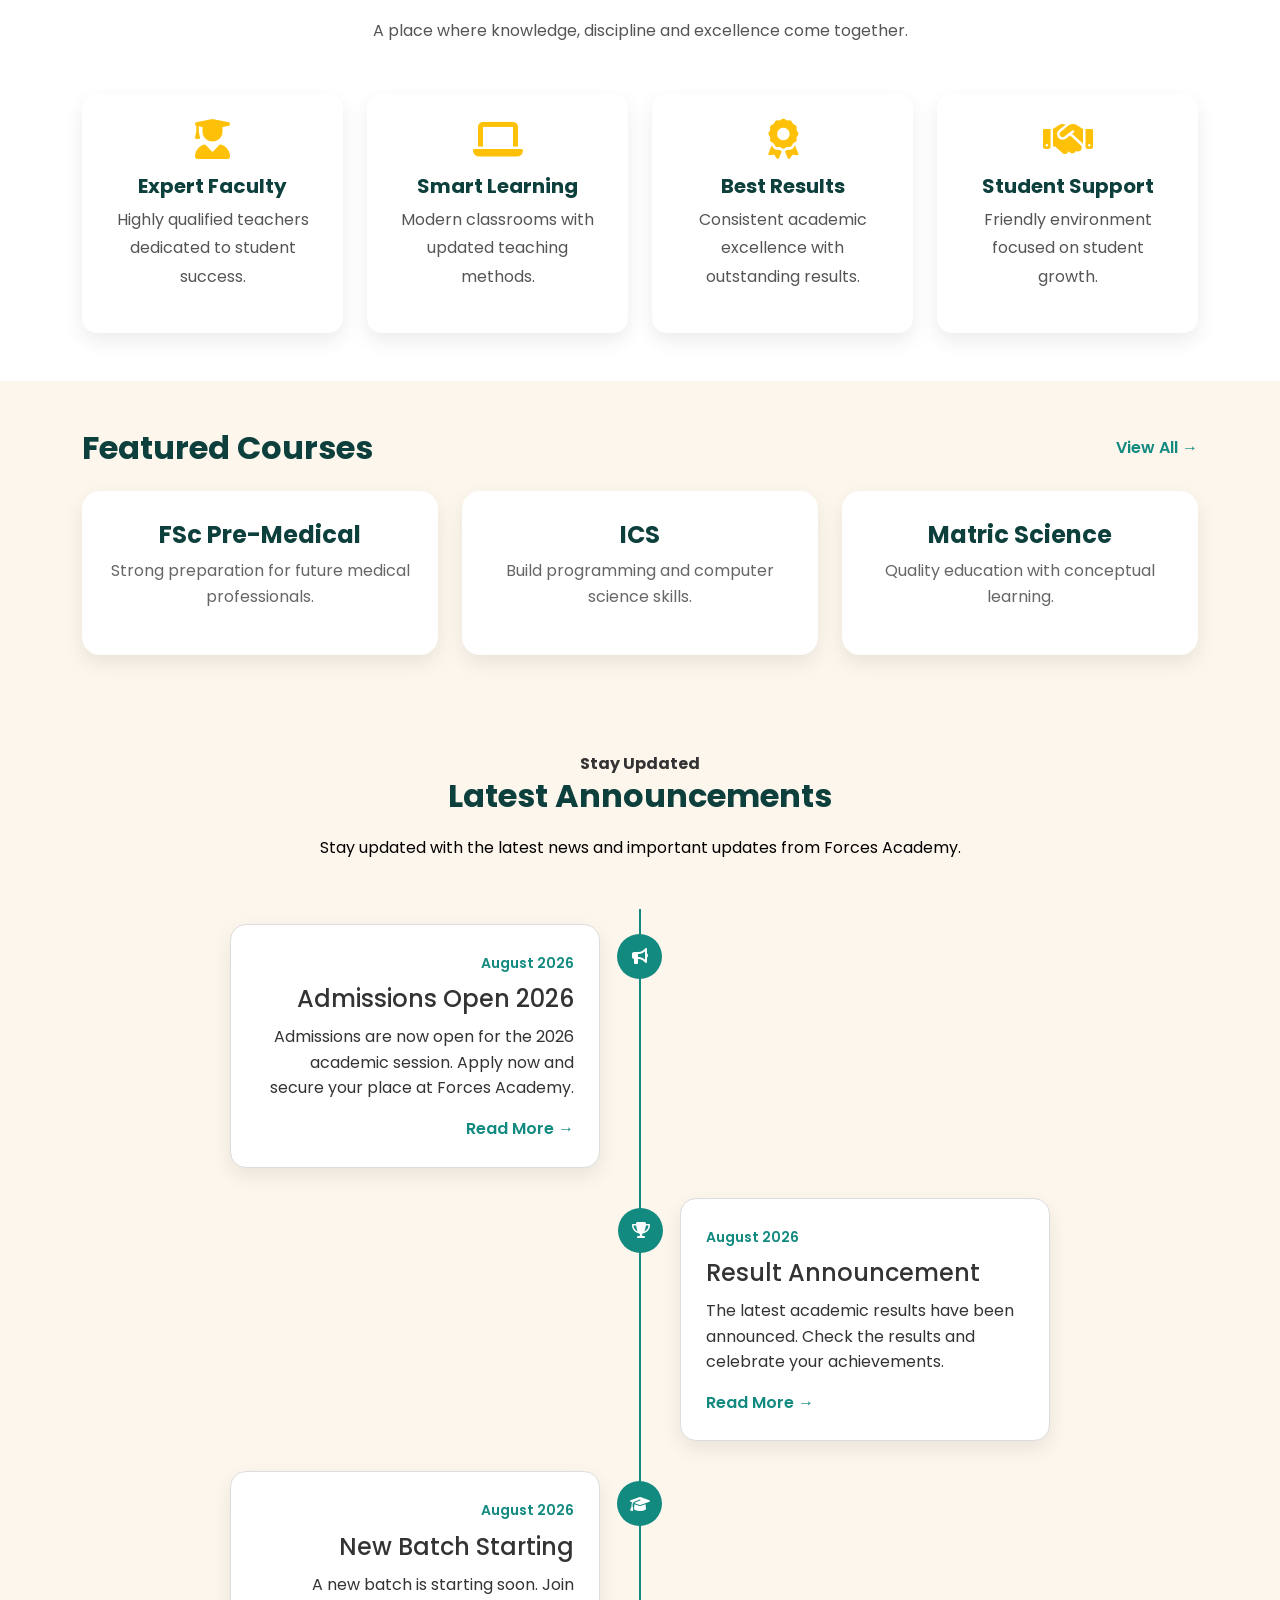
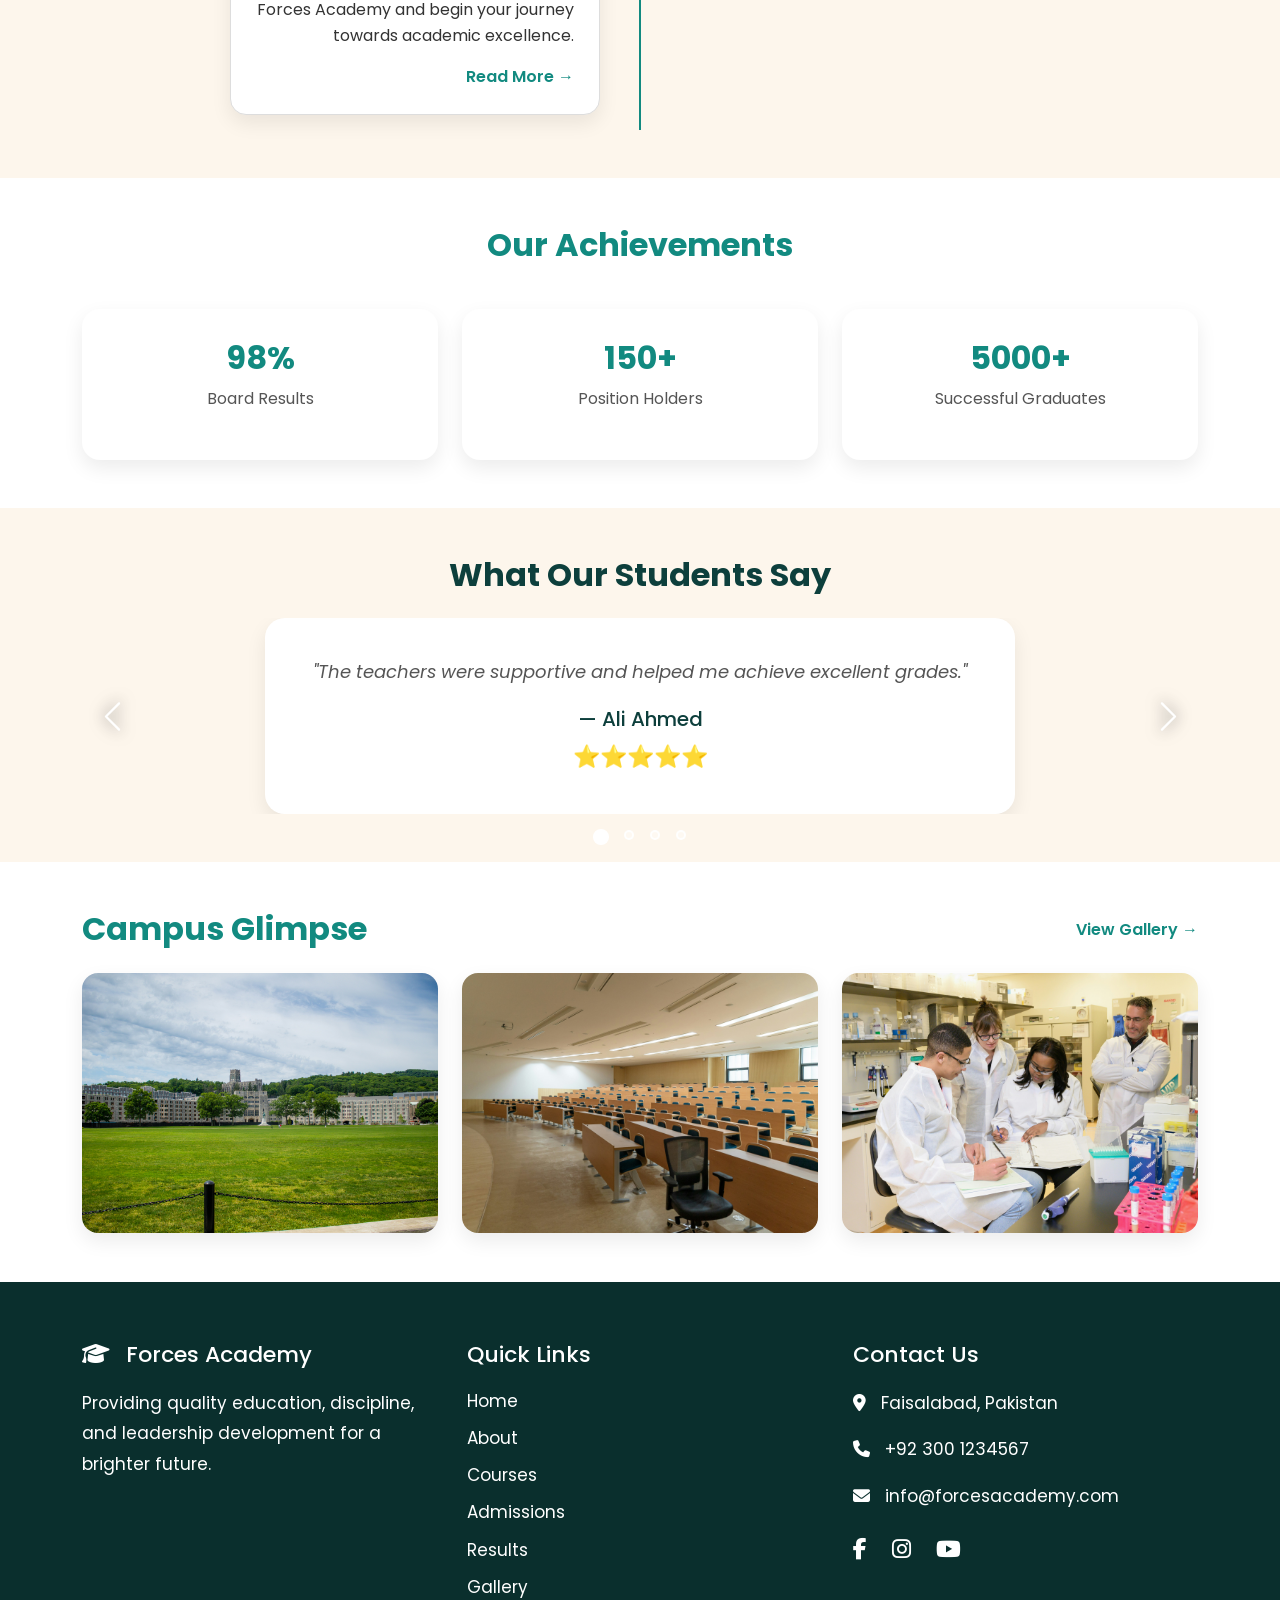
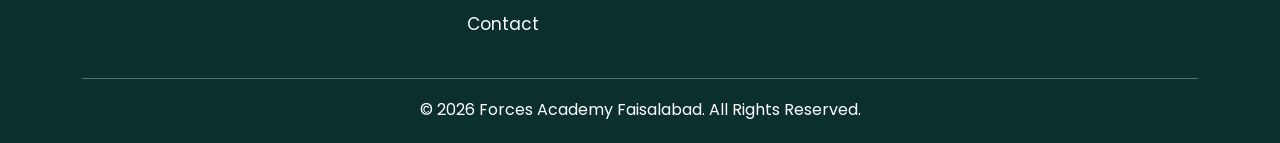
==== commit 3e8634ef: "update website pages" ====
--- a/index.html
+++ b/index.html
@@ -942,39 +942,26 @@
 
         <div class="social-links">
 
-          <!-- Facebook -->
-          <a href="https://www.facebook.com/forcesacademyfaisalabad"
-             target="_blank"
-             aria-label="Facebook">
-
-             <i class="fab fa-facebook-f"></i>
-
-          </a>
-
-          <!-- Instagram -->
-          <a href="https://www.instagram.com/forcesacademyfaisalabad"
-             target="_blank"
-             aria-label="Instagram">
-
-             <i class="fab fa-instagram"></i>
-
-          </a>
-
-          <!-- YouTube -->
-          <a href="https://www.youtube.com/@forcesacademyfaisalabad"
-             target="_blank"
-             aria-label="YouTube">
-
-             <i class="fab fa-youtube"></i>
-
-          </a>
-
-        </div>
-
-      </div>
-
-    </div>
-
+    <!-- Facebook -->
+    <a aria-label="Facebook">
+        <i class="fab fa-facebook-f"></i>
+    </a>
+
+    <!-- Instagram -->
+    <a aria-label="Instagram">
+        <i class="fab fa-instagram"></i>
+    </a>
+
+    <!-- YouTube -->
+    <a aria-label="YouTube">
+        <i class="fab fa-youtube"></i>
+    </a>
+
+</div>
+
+</div>
+
+</div>
     <div class="footer-bottom">
 
       <p>&copy; 2026 Forces Academy Faisalabad. All Rights Reserved.</p>
